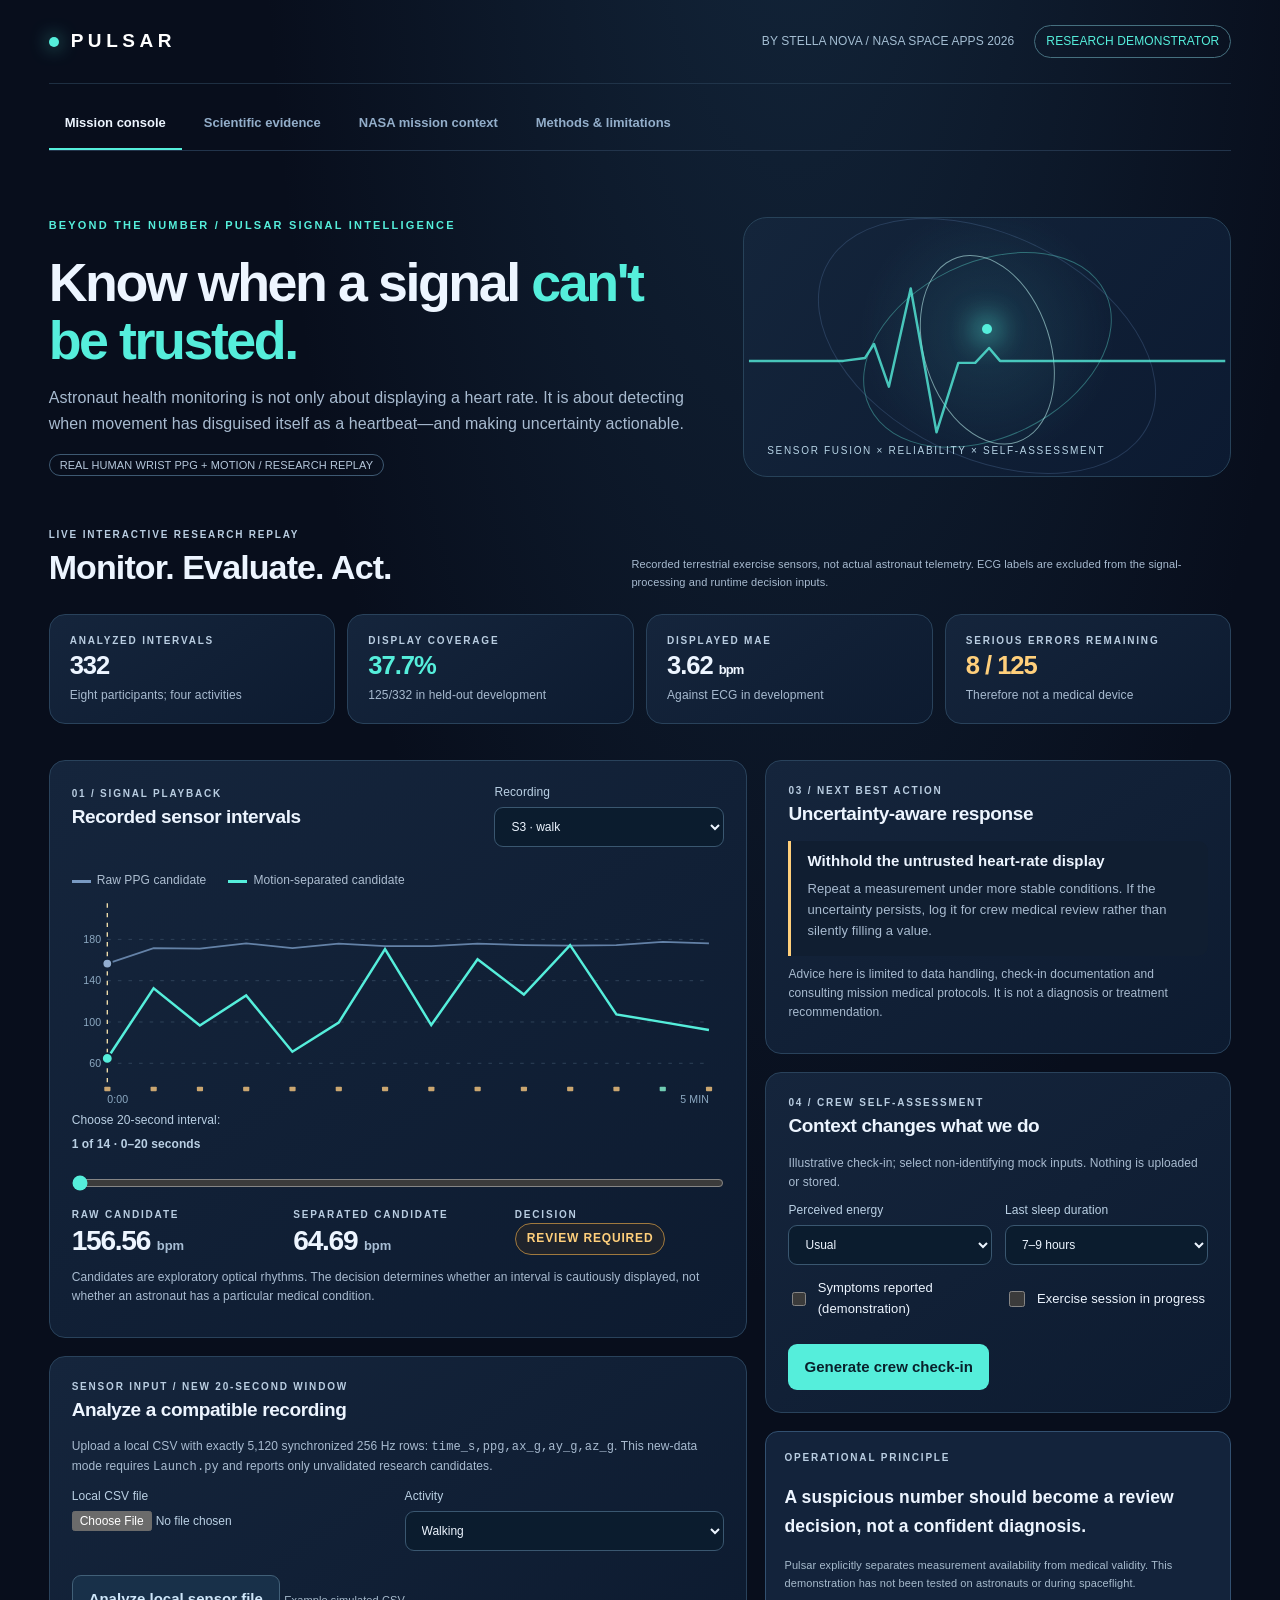
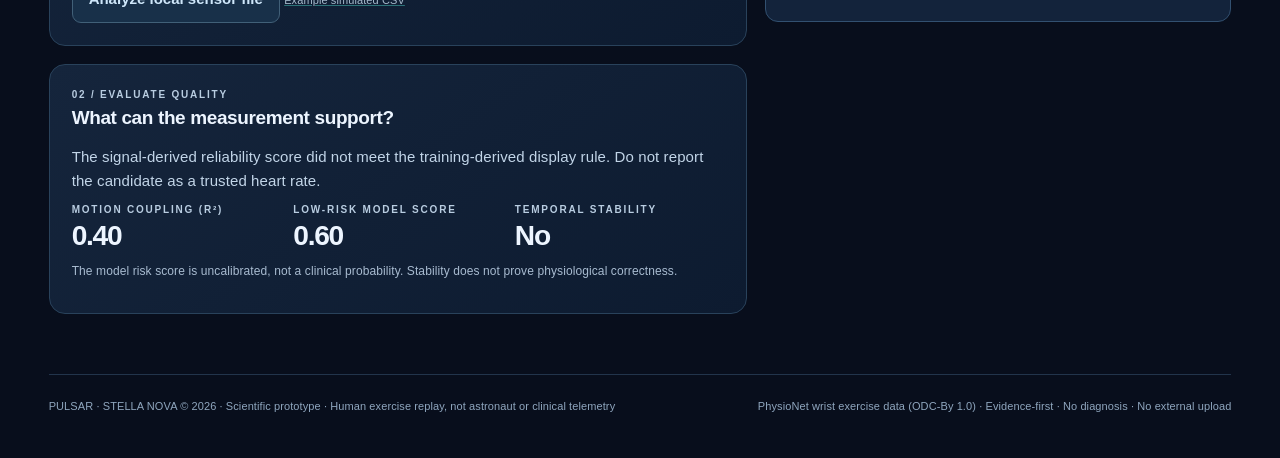
==== index.html @ bfdeefe5 "Add files via upload" ====
<!DOCTYPE html><html lang="en"><head><meta charset="UTF-8"><meta name="viewport" content="width=device-width,initial-scale=1.0"><meta name="color-scheme" content="dark"><title>Pulsar — Mission Health Intelligence</title><meta name="description" content="Pulsar: motion-aware astronaut health self-assessment research demonstration."><link rel="stylesheet" href="style.css"></head><body>
<div class="shell"><header class="topbar"><a href="#" class="logo" aria-label="Pulsar home"><i></i>PULSAR</a><div class="topmeta"><span>BY STELLA NOVA / NASA SPACE APPS 2026</span><span class="outline-tag">RESEARCH DEMONSTRATOR</span></div></header>
<nav class="nav" aria-label="Application sections"><button class="tab" data-tab="console" aria-selected="true">Mission console</button><button class="tab" data-tab="science" aria-selected="false">Scientific evidence</button><button class="tab" data-tab="nasa" aria-selected="false">NASA mission context</button><button class="tab" data-tab="method" aria-selected="false">Methods &amp; limitations</button></nav>
<section id="console" class="view"><div class="hero"><div><div class="eyebrow">BEYOND THE NUMBER / PULSAR SIGNAL INTELLIGENCE</div><h1>Know when a signal <em>can't be trusted.</em></h1><p>Astronaut health monitoring is not only about displaying a heart rate. It is about detecting when movement has disguised itself as a heartbeat—and making uncertainty actionable.</p><span class="pill">REAL HUMAN WRIST PPG + MOTION / RESEARCH REPLAY</span></div><div class="hero-art" aria-hidden="true"><div class="ring"></div><div class="ring r2"></div><div class="ring r3"></div><div class="dot"></div><svg class="pulse" viewBox="0 0 480 260"><path d="M0 144 H95 l22 -3 9 -14 15 43 22 -99 26 145 22 -70 17 0 14 -15 11 13 H480" fill="none" stroke="#55eedb" stroke-width="2.5" stroke-linejoin="round" opacity=".8"/></svg><span class="orbit-caption">SENSOR FUSION × RELIABILITY × SELF-ASSESSMENT</span></div></div>
<div class="headerline"><div><div class="caps">LIVE INTERACTIVE RESEARCH REPLAY</div><h2>Monitor. Evaluate. Act.</h2></div><p class="smallnote">Recorded terrestrial exercise sensors, not actual astronaut telemetry. ECG labels are excluded from the signal-processing and runtime decision inputs.</p></div>
<div class="stats" id="stats-console"><div class="metric"><div class="caps">Analyzed intervals</div><strong>332</strong><p>Eight participants; four activities</p></div><div class="metric"><div class="caps">Display coverage</div><strong class="accent">37.7%</strong><p>125/332 in held-out development</p></div><div class="metric"><div class="caps">Displayed MAE</div><strong>3.62 <small style="font-size:13px">bpm</small></strong><p>Against ECG in development</p></div><div class="metric"><div class="caps">Serious errors remaining</div><strong class="accent-yellow">8 / 125</strong><p>Therefore not a medical device</p></div></div>
<div class="two-col"><div><div class="card"><div class="toolbar"><div><div class="caps">01 / SIGNAL PLAYBACK</div><h3>Recorded sensor intervals</h3></div><label class="formrow">Recording<select id="recordSelect" aria-label="Select recorded activity"></select></label></div><div class="legend"><span><i class="swatch raw"></i>Raw PPG candidate</span><span><i class="swatch res"></i>Motion-separated candidate</span></div><div class="chartwrap"><svg id="timeChart" viewBox="0 0 740 250" role="img" aria-label="Raw and motion-separated candidate rates across time" class="chart"></svg></div><label class="formrow">Choose 20-second interval: <b id="windowLabel">—</b><input type="range" id="windowSlider" min="0" max="20" step="1" value="0"></label><div class="single"><div><div class="caps">Raw candidate</div><div class="value" id="rawVal">—</div></div><div><div class="caps">Separated candidate</div><div class="value" id="resVal">—</div></div><div><div class="caps">Decision</div><div id="signalState"><span class="state review">REVIEW</span></div></div></div><p class="tiny">Candidates are exploratory optical rhythms. The decision determines whether an interval is cautiously displayed, not whether an astronaut has a particular medical condition.</p></div>
<div class="card"><div class="caps">SENSOR INPUT / NEW 20-SECOND WINDOW</div><h3>Analyze a compatible recording</h3><p class="tiny">Upload a local CSV with exactly 5,120 synchronized 256 Hz rows: <code>time_s,ppg,ax_g,ay_g,az_g</code>. This new-data mode requires <code>Launch.py</code> and reports only unvalidated research candidates.</p><div class="checkgrid"><label class="formrow">Local CSV file<input id="csvFile" type="file" accept=".csv,text/csv" style="max-width:100%"></label><label class="formrow">Activity<select id="csvActivity"><option value="walk">Walking</option><option value="run">Running</option><option value="high_resistance_bike">High resistance cycling</option><option value="low_resistance_bike">Low resistance cycling</option></select></label></div><button class="btn secondary mt" id="csvRun">Analyze local sensor file</button> <a class="smallnote" href="Synthetic PPG.csv" download>Example simulated CSV</a><div class="response" id="csvResponse" aria-live="polite" hidden></div></div><div class="card"><div class="caps">02 / EVALUATE QUALITY</div><h3>What can the measurement support?</h3><p id="qualityText" class="status-desc">Select a recording.</p><div class="single"><div><div class="caps">Motion coupling (R²)</div><div class="value" id="couplingVal">—</div></div><div><div class="caps">Low-risk model score</div><div class="value" id="riskVal">—</div></div><div><div class="caps">Temporal stability</div><div class="value" id="stableVal">—</div></div></div><p class="tiny">The model risk score is uncalibrated, not a clinical probability. Stability does not prove physiological correctness.</p></div></div>
<div><div class="card"><div class="caps">03 / NEXT BEST ACTION</div><h3>Uncertainty-aware response</h3><div class="actionbox review" id="actionBox"><strong id="actionHeadline">Review the signal</strong><p id="actionText">Choose an interval to assess.</p></div><p class="tiny">Advice here is limited to data handling, check-in documentation and consulting mission medical protocols. It is not a diagnosis or treatment recommendation.</p></div><div class="card"><div class="caps">04 / CREW SELF-ASSESSMENT</div><h3>Context changes what we do</h3><p class="tiny">Illustrative check-in; select non-identifying mock inputs. Nothing is uploaded or stored.</p><div class="checkgrid"><label class="formrow">Perceived energy<select id="energy"><option value="Usual">Usual</option><option value="More tired than usual">More tired than usual</option><option value="Very fatigued">Very fatigued</option></select></label><label class="formrow">Last sleep duration<select id="sleep"><option value="7–9 hours">7–9 hours</option><option value="5–7 hours">5–7 hours</option><option value="Less than 5 hours">Less than 5 hours</option></select></label><label class="check"><input type="checkbox" id="symptom"> Symptoms reported (demonstration)</label><label class="check"><input type="checkbox" id="activityNote"> Exercise session in progress</label></div><button id="reportBtn" class="btn mt">Generate crew check-in</button><div id="report" class="response" aria-live="polite" hidden></div></div><div class="info-panel"><div class="caps">Operational principle</div><h3>A suspicious number should become a review decision, not a confident diagnosis.</h3><p class="smallnote">Pulsar explicitly separates measurement availability from medical validity. This demonstration has not been tested on astronauts or during spaceflight.</p></div></div></div>
</section>
<section id="science" class="view" hidden><div class="headerline"><div><div class="eyebrow">BEST USE OF SCIENCE / REPRODUCIBLE EVIDENCE</div><h2>Better estimation is not enough.</h2></div><p>Every figure below comes from the same previously examined 332-window development corpus. Subject-held-out risk scoring is stronger than window-random splits, but it is not a new external holdout.</p></div>
<div class="stats"><div class="metric"><div class="caps">Raw spectral MAE</div><strong>36.35 bpm</strong><p>329 available candidates</p></div><div class="metric"><div class="caps">Separated spectral MAE</div><strong>21.69 bpm</strong><p>329 available candidates</p></div><div class="metric"><div class="caps">Guarded display MAE</div><strong class="accent">3.62 bpm</strong><p>125 accepted in outer held-out scoring</p></div><div class="metric"><div class="caps">Guarded serious rate</div><strong class="accent-yellow">6.4%</strong><p>8 errors of 125 displayed — not zero</p></div></div>
<div class="two-col"><div class="card"><div class="caps">ERROR / COVERAGE TRADE-OFF</div><h3>What the system actually achieved</h3><div class="bars" id="summaryBars"></div><p class="smallnote mt">The guarded score combines a separated candidate with a participant-held-out risk classifier; display decisions use a threshold derived only from each outer training split. Rates must be interpreted together with availability.</p></div><div class="card"><div class="caps">A SCIENTIFICALLY INFORMATIVE FAILURE</div><h3>Running remains unresolved</h3><p>At running pace, only <strong>2/73</strong> windows are displayed and one of those still has a ≥15 bpm error. The prototype therefore cannot promise reliable exercise monitoring during vigorous movement.</p><div class="callout">This negative result is preserved rather than masked. It is a concrete target for future development, not a reason to imply that the existing gate has passed.</div></div></div>
<div class="card"><div class="toolbar"><div><div class="caps">SUBJECT-EXCLUDED EVALUATION</div><h3>Performance by activity</h3></div><span class="pill">332 ECG-eligible windows</span></div><div class="table-wrap"><table><thead><tr><th>Activity</th><th class="num">Windows</th><th class="num">Displayed</th><th class="num">Coverage</th><th class="num">MAE (bpm)</th><th class="num">Serious / Displayed</th></tr></thead><tbody id="activityRows"></tbody></table></div><p class="smallnote">Serious error means absolute error ≥15 bpm. MAE is conditional on the displayed subset; it is not the total-recording MAE.</p></div><div class="card"><div class="caps">KNOWN ORIGINAL GATE 4 REQUIREMENTS — NOT MET</div><h3>Do not confuse a strong research result with clinical readiness</h3><div class="pipeline"><div class="pipe"><b>GATE 4</b><h4>Coverage ≥40%</h4><p>Observed 37.7%</p></div><div class="pipe"><b>GATE 4</b><h4>MAE ≤5 bpm</h4><p>Observed 3.62 bpm</p></div><div class="pipe"><b>GATE 4</b><h4>Serious &lt;1%</h4><p>Observed 6.4%</p></div><div class="pipe"><b>GATE 4</b><h4>All activities ≥10%</h4><p>Running 2.7%</p></div><div class="pipe"><b>GATE 4</b><h4>Untouched validation</h4><p>Not performed</p></div></div></div>
</section>
<section id="nasa" class="view" hidden><div class="headerline"><div><div class="eyebrow">NASA / MISSION GROUNDED</div><h2>From a wrist signal to a spaceflight workflow.</h2></div><p>NASA documents how crew exercise sessions use heart rate alongside workload and activity information. Pulsar uses these published operational measurements to contextualize its exercise monitoring interface.</p></div>
<div class="two-col"><div class="card"><div class="caps">NASA OCHMO-TB-031 / ISS LONG-DURATION EXERCISE</div><h3>Published exercise reference</h3><p class="tiny">Source observations from ISS exercise programmes (April 2011–September 2017, 46 astronauts), summarized in NASA's October 2023 Exercise Overview technical brief, page 11.</p><label class="formrow mt">NASA apparatus reference<select id="nasaMode"><option value="cevis">CEVIS / cycle ergometer</option><option value="t2">T2 / treadmill</option></select></label><div class="nasa-stat"><div class="metric"><div class="caps">Avg heart rate</div><strong id="nasaAvg">135</strong><p>bpm (historical)</p></div><div class="metric"><div class="caps">Peak heart rate</div><strong id="nasaPeak">163</strong><p>bpm (historical)</p></div><div class="metric"><div class="caps">Typical duration</div><strong id="nasaDuration">26</strong><p>minutes (historical)</p></div></div><div class="caps">NASA case-reference comparison</div><div id="nasaBars" class="bars"></div><p class="smallnote">These are descriptive published exercise statistics—not safe heart-rate bands, individual astronaut targets, or clinical thresholds. The human wrist PPG development dataset is unrelated to this NASA source.</p><p class="cite"><a href="https://www.nasa.gov/wp-content/uploads/2023/12/ochmo-tb-031-exercise-overview.pdf" target="_blank" rel="noopener noreferrer">NASA OCHMO Exercise Overview, p. 11 ↗</a></p></div><div><div class="card"><div class="caps">MISSION-RELEVANT EVIDENCE</div><h3>Why self-monitoring requires context</h3><p>NASA identifies changes to aerobic capacity, skeletal muscle and bone during altered gravity. Exercise is one countermeasure, and NASA's documentation treats medical monitoring and individual fitness baselines as separate factors.</p><p>That motivates Pulsar's distinction between <strong>measured optical rhythm</strong>, <strong>reliability status</strong> and <strong>contextual crew report</strong>.</p><p class="cite"><a href="https://www.nasa.gov/missions/station/iss-research/astronaut-exercise/" target="_blank" rel="noopener noreferrer">NASA: Astronaut Exercise ↗</a></p></div><div class="card"><div class="caps">OPEN SCIENCE / FUTURE GENERALIZATION</div><h3>NASA OSDR</h3><p>NASA's Open Science Data Repository provides space-relevant biological, physiological and behavioral studies, including accessible human spaceflight data. It does <strong>not</strong> automatically supply paired astronaut wrist PPG, acceleration and ECG suitable for this model's evaluation.</p><p class="cite"><a href="https://science.nasa.gov/biological-physical/data/osdr/" target="_blank" rel="noopener noreferrer">NASA Open Science Data Repository ↗</a></p></div></div></div>
</section>
<section id="method" class="view" hidden><div class="headerline"><div><div class="eyebrow">TRACEABLE SCIENTIFIC METHOD</div><h2>How Pulsar reaches a decision.</h2></div><p>A direct chain from real sensors to a cautious display decision. ECG is used for retrospective scoring and training, never injected into a displayed interval's inputs.</p></div><div class="pipeline mb"><div class="pipe"><b>01 / MEASURE</b><h4>Wrist PPG + 3-axis ACC</h4><p>Synchronous 20-second 256-Hz segments.</p></div><div class="pipe"><b>02 / SEPARATE</b><h4>Motion prediction</h4><p>Blocked out-of-fold regression on acceleration-derived nonlinear features.</p></div><div class="pipe"><b>03 / PROPOSE</b><h4>Spectral candidates</h4><p>Compare uncorrected and motion-separated peaks with subwindow stability.</p></div><div class="pipe"><b>04 / EVALUATE</b><h4>Risk decision</h4><p>Participant-excluded trained model, training-derived cutoff.</p></div><div class="pipe"><b>05 / RESPOND</b><h4>Display / review</h4><p>Record a self-check; do not translate unreliable values into health claims.</p></div></div><div class="two-col"><div class="card"><div class="caps">EVALUATION METHOD</div><h3>Leakage-aware retrospective analysis</h3><p>Outer folds hold out one entire participant. Each training partition uses a separate inner leave-one-participant-out process to establish the predicted-risk acceptance cutoff at a nominal 35% candidate coverage. The outer participant contributes neither training labels nor cutoff selection.</p><p>The resulting predictions cover 329 eligible sensor windows from eight development participants. The comparison retains all 332 windows in the overall coverage denominator.</p><p>Participant-cluster bootstrap descriptive 95% intervals: coverage <b id="ciCover">—</b>, conditional MAE <b id="ciMae">—</b>, serious-error fraction <b id="ciSerious">—</b>.</p></div><div class="card"><div class="caps">NON-NEGOTIABLE LIMITS</div><h3>What these results do not show</h3><p>The cross-validated development study is not a preregistered untouched external test. Only eight participants were available, with correlated windows; uncertainty is substantial. The method can still accept serious errors or reject useful measurements.</p><p>The application is a research-data replay and self-assessment demonstration. It does not perform live astronaut telemetry capture, medical diagnosis, or clinical decision-making. Clinical or mission use would require entirely separate verification.</p><div class="callout">The original Gate 4 remains unmet. This hackathon release documents a narrower, achieved engineering outcome.</div></div></div><div class="card"><div class="caps">PROVENANCE</div><h3>Inputs and scientific sources</h3><p>Terrestrial development signals: <a href="https://physionet.org/content/wrist/1.0.0/" target="_blank" rel="noopener noreferrer">PhysioNet Wrist PPG During Exercise v1.0.0</a> (Jarchi &amp; Casson, 2017; DOI 10.13026/C2PQ1X), made available under the <a href="https://physionet.org/content/wrist/view-license/1.0.0/" target="_blank" rel="noopener noreferrer">Open Data Commons Attribution License 1.0</a>. ECG references are accessed only in the development scorer. See bundled evidence files and integrity hashes.</p><p>NASA reference: Office of the Chief Health &amp; Medical Officer, <em>NASA-STD-3001 Technical Brief, Exercise Overview</em> (OCHMO-TB-031, 2023), p. 11. Additional NASA astronaut exercise context and OSDR sources linked in the NASA context view.</p><p class="smallnote">Third-party dataset licenses and NASA Space Apps submission attribution requirements must be verified and fully cited in the final submission. No data from a reserved independent holdout was accessed for this release.</p></div></section>
<footer class="footer"><span>PULSAR · STELLA NOVA © 2026 · Scientific prototype · Human exercise replay, not astronaut or clinical telemetry</span><span>PhysioNet wrist exercise data (ODC-By 1.0) · Evidence-first · No diagnosis · No external upload</span></footer></div>
<script src="data.js"></script><script src="app.js"></script></body></html>
---- style.css ----
:root{--bg:#080e1c;--ink:#edf5ff;--muted:#a8bbd0;--line:#22344b;--panel:#101d31;--panel2:#12243a;--cyan:#55eedb;--blue:#6d9fff;--amber:#ffcf7b;--red:#ff8c8c;--green:#91e1bf;--space:clamp(16px,3.8vw,52px)}*{box-sizing:border-box}html{scroll-behavior:smooth}body{margin:0;background:radial-gradient(ellipse at 62% -16%,#244b6b66,transparent 48%),var(--bg);color:var(--ink);font:15px/1.6 -apple-system,BlinkMacSystemFont,'Segoe UI',sans-serif;letter-spacing:.1px}button,input,select{font:inherit}button,select,input{accent-color:var(--cyan)}button{cursor:pointer}button:focus-visible,select:focus-visible,input:focus-visible,a:focus-visible{outline:2px solid var(--cyan);outline-offset:4px}a{color:var(--cyan);text-decoration-color:#55eedb66}a:hover{text-decoration-color:var(--cyan)}.shell{max-width:1440px;margin:0 auto;padding:0 var(--space)}.topbar{height:84px;border-bottom:1px solid #294056aa;display:flex;align-items:center;justify-content:space-between;gap:24px}.logo{font-weight:800;letter-spacing:.24em;font-size:19px;color:white;text-decoration:none}.logo i{display:inline-block;width:10px;height:10px;border-radius:50%;background:var(--cyan);box-shadow:0 0 18px #55eedbba;margin-right:12px}.topmeta{display:flex;gap:20px;align-items:center}.label,.caps{font-size:10px;text-transform:uppercase;letter-spacing:.18em;font-weight:760;color:#b9cde1}.topmeta span{color:#a4bed3;font-size:12px}.outline-tag{padding:6px 11px;border-radius:50px;border:1px solid #46707f;color:var(--cyan)!important;white-space:nowrap}.nav{display:flex;gap:6px;flex-wrap:wrap;border-bottom:1px solid var(--line);margin:15px 0 34px}.tab{border:0;background:transparent;color:#93aeca;padding:14px 16px;border-bottom:2px solid transparent;font-weight:600;font-size:13px}.tab[aria-selected="true"]{border-color:var(--cyan);color:var(--ink)}section[hidden]{display:none!important}.hero{display:grid;grid-template-columns:1.15fr .85fr;gap:34px;align-items:center;padding:32px 0 50px}.eyebrow{color:var(--cyan);text-transform:uppercase;letter-spacing:.2em;font-size:11px;font-weight:850}.hero h1{font-size:clamp(36px,4.2vw,66px);line-height:1.08;letter-spacing:-.045em;margin:18px 0 16px;font-weight:760}.hero h1 em{font-style:normal;color:var(--cyan)}.hero p{max-width:650px;font-size:16px;color:var(--muted)}.hero-art{height:260px;position:relative;border:1px solid #274259;border-radius:24px;background:radial-gradient(circle at 50% 45%,#2b657655,transparent 45%),linear-gradient(130deg,#14253b,#0c1a31);overflow:hidden}.ring{position:absolute;inset:44px 23% 38px;border:1px solid #61e7d860;border-radius:50%;transform:rotate(-26deg)}.ring.r2{inset:16px 13% 18px;transform:rotate(26deg);border-color:#5576a155}.ring.r3{inset:68px 30% 63px;border-color:#c7fefa88;transform:rotate(72deg)}.pulse{width:100%;height:100%;position:absolute;inset:0}.orbit-caption{position:absolute;bottom:17px;left:23px;font-size:10px;letter-spacing:.17em;color:#b7d4e6}.dot{width:10px;height:10px;background:var(--cyan);border-radius:50%;box-shadow:0 0 28px 5px #55eedb;position:absolute;left:49%;top:41%}.headerline{display:flex;align-items:end;justify-content:space-between;gap:20px;margin-bottom:22px}.headerline h2{font-size:clamp(23px,2.7vw,34px);line-height:1.2;letter-spacing:-.026em;margin:4px 0}.headerline p{color:var(--muted);margin:0;max-width:600px}.stats{display:grid;grid-template-columns:repeat(4,1fr);gap:12px;margin:12px 0 36px}.metric,.card{background:linear-gradient(145deg,#15253c,#0d1b30);border:1px solid #29425b;border-radius:16px}.metric{padding:18px 20px}.metric strong{display:block;font-size:clamp(21px,2vw,32px);font-variant-numeric:tabular-nums;line-height:1.3;letter-spacing:-.04em}.metric p{color:var(--muted);font-size:12px;margin:4px 0 0}.accent{color:var(--cyan)}.accent-yellow{color:var(--amber)}.accent-red{color:var(--red)}.two-col{display:grid;grid-template-columns:1.5fr 1fr;gap:18px}.card{padding:22px;margin-bottom:18px;min-width:0}.card h3{font-size:19px;margin:0 0 12px;letter-spacing:-.02em}.card p{color:var(--muted);margin:9px 0}.toolbar{display:flex;align-items:center;gap:16px;justify-content:space-between;flex-wrap:wrap;margin:0 0 24px}select{background:#0b1c2e;border:1px solid #3a5770;border-radius:9px;padding:11px 12px;color:var(--ink);min-width:230px;max-width:100%}input[type=range]{width:100%;margin:16px 0;cursor:pointer}.smallnote{font-size:11px;color:#a7bbcd}.chartwrap{width:100%;overflow:hidden}.chart{width:100%;height:auto;display:block}.chart text{fill:#8ca8c1;font:12px -apple-system,Segoe UI,sans-serif}.chart .gridline{stroke:#31465d;stroke-dasharray:4 8}.chart .rawline{fill:none;stroke:#799ac3;stroke-width:2;opacity:.8}.chart .resline{fill:none;stroke:var(--cyan);stroke-width:2.8}.chart .point{stroke:#122136;stroke-width:2}.legend{display:flex;gap:22px;color:#aebfd2;font-size:12px}.swatch{display:inline-block;width:19px;height:3px;vertical-align:middle;margin-right:6px}.swatch.raw{background:#799ac3}.swatch.res{background:var(--cyan)}.single{display:grid;grid-template-columns:repeat(3,1fr);gap:12px}.value{font-size:clamp(23px,2.2vw,36px);font-weight:700;line-height:1.25;letter-spacing:-.045em}.value small{font-size:13px;letter-spacing:0;color:#a8bed5}.tiny{font-size:12px;color:var(--muted)}.state{font-size:12px;letter-spacing:.07em;font-weight:800;display:inline-flex;align-items:center;gap:7px;padding:5px 11px;border-radius:40px;border:1px solid #3d665f;background:#1d4b4344;color:var(--green)}.state.review{color:var(--amber);border-color:#a0793e;background:#4d371c44}.state.none{color:var(--red);border-color:#714447;background:#5b293244}.status-desc{font-size:15px;color:#c2d5e8!important}.actionbox{border-left:3px solid var(--cyan);padding:8px 16px;background:#101e31;border-radius:0 10px 10px 0}.actionbox.review{border-left-color:var(--amber)}.actionbox.none{border-left-color:var(--red)}.actionbox strong{font-size:15px}.actionbox p{font-size:13px;margin:6px 0}.btn{background:var(--cyan);color:#09202b;border:none;border-radius:9px;padding:11px 16px;font-weight:800}.btn.secondary{background:#183049;color:#cfe7fa;border:1px solid #416078}.btn:hover{filter:brightness(1.1)}.checkgrid{display:grid;grid-template-columns:1fr 1fr;gap:13px}.formrow{display:flex;flex-direction:column;gap:5px;font-size:12px;color:#bad0e4}.checkgrid select{min-width:auto;width:100%}.check{font-size:13px;display:flex;gap:9px;align-items:center}.check input{width:16px;height:16px}.response{padding:14px;border-radius:9px;background:#0c2833;border:1px solid #345967;white-space:pre-wrap;font-size:13px;color:#d5eeed;margin-top:14px}.response[hidden]{display:none}.info-panel{background:#13233b;border:1px solid #325070;border-radius:13px;padding:18px}.callout{border:1px solid #625338;background:#3c2c1650;border-radius:12px;padding:14px 16px;font-size:12px;color:#f7deb2}.pill{border:1px solid #3e5972;padding:4px 10px;border-radius:40px;color:#b5c7db;font-size:11px;white-space:nowrap}.bars{display:grid;gap:15px}.barrow{display:grid;grid-template-columns:190px 1fr 90px;align-items:center;gap:15px;font-size:12px;color:#bdcfe1}.bartrack{height:11px;background:#23344a;border-radius:8px;overflow:hidden}.barfill{height:100%;border-radius:8px;background:linear-gradient(90deg,#428bbf,var(--cyan))}.barfill.warn{background:linear-gradient(90deg,#d4a44a,#ffd07d)}table{width:100%;border-collapse:collapse;font-size:12px;overflow-x:auto}th{text-align:left;color:#95b3cc;font-weight:750;letter-spacing:.05em;text-transform:uppercase;font-size:10px}td,th{padding:12px 8px;border-bottom:1px solid #263b54}td.num{text-align:right;font-variant-numeric:tabular-nums}td bad{color:var(--red)}.table-wrap{overflow-x:auto}.nasa-stat{display:grid;grid-template-columns:repeat(3,1fr);gap:12px;margin:16px 0}.nasa-stat .metric{background:#0d2334}.nasa-stat strong{font-size:27px}.cite{font-size:12px;color:var(--muted)}.sourcecard{display:grid;grid-template-columns:1fr auto;gap:15px;align-items:center}.pipeline{display:grid;grid-template-columns:repeat(5,1fr);gap:9px}.pipe{border:1px solid #355069;background:#11243b;border-radius:12px;padding:15px}.pipe b{font-size:11px;color:var(--cyan)}.pipe h4{margin:8px 0 6px;font-size:13px}.pipe p{font-size:11px;margin:0}.footer{border-top:1px solid var(--line);margin-top:42px;padding:23px 0 45px;display:flex;align-items:center;justify-content:space-between;gap:20px;color:#8fa6be;font-size:11px}.muted{color:var(--muted)}.mt{margin-top:24px}.mb{margin-bottom:20px}.hide-mobile{}@media(max-width:960px){.hero,.two-col{grid-template-columns:1fr}.hero-art{height:180px}.stats{grid-template-columns:repeat(2,1fr)}.pipeline{grid-template-columns:repeat(3,1fr)}.topmeta span:first-child{display:none}}@media(max-width:600px){.topbar{height:68px}.nav{margin-bottom:16px}.tab{padding:10px 8px;font-size:12px}.hero{padding:12px 0 32px;gap:16px}.hero h1{font-size:35px}.hero-art{height:170px}.stats,.single,.nasa-stat{grid-template-columns:repeat(2,1fr)}.card{padding:17px}.pipeline{grid-template-columns:1fr 1fr}.barrow{grid-template-columns:105px 1fr 55px;gap:7px}.checkgrid{grid-template-columns:1fr}.footer{display:block}.hide-mobile{display:none}.topmeta .outline-tag{font-size:10px}.value{font-size:24px}}
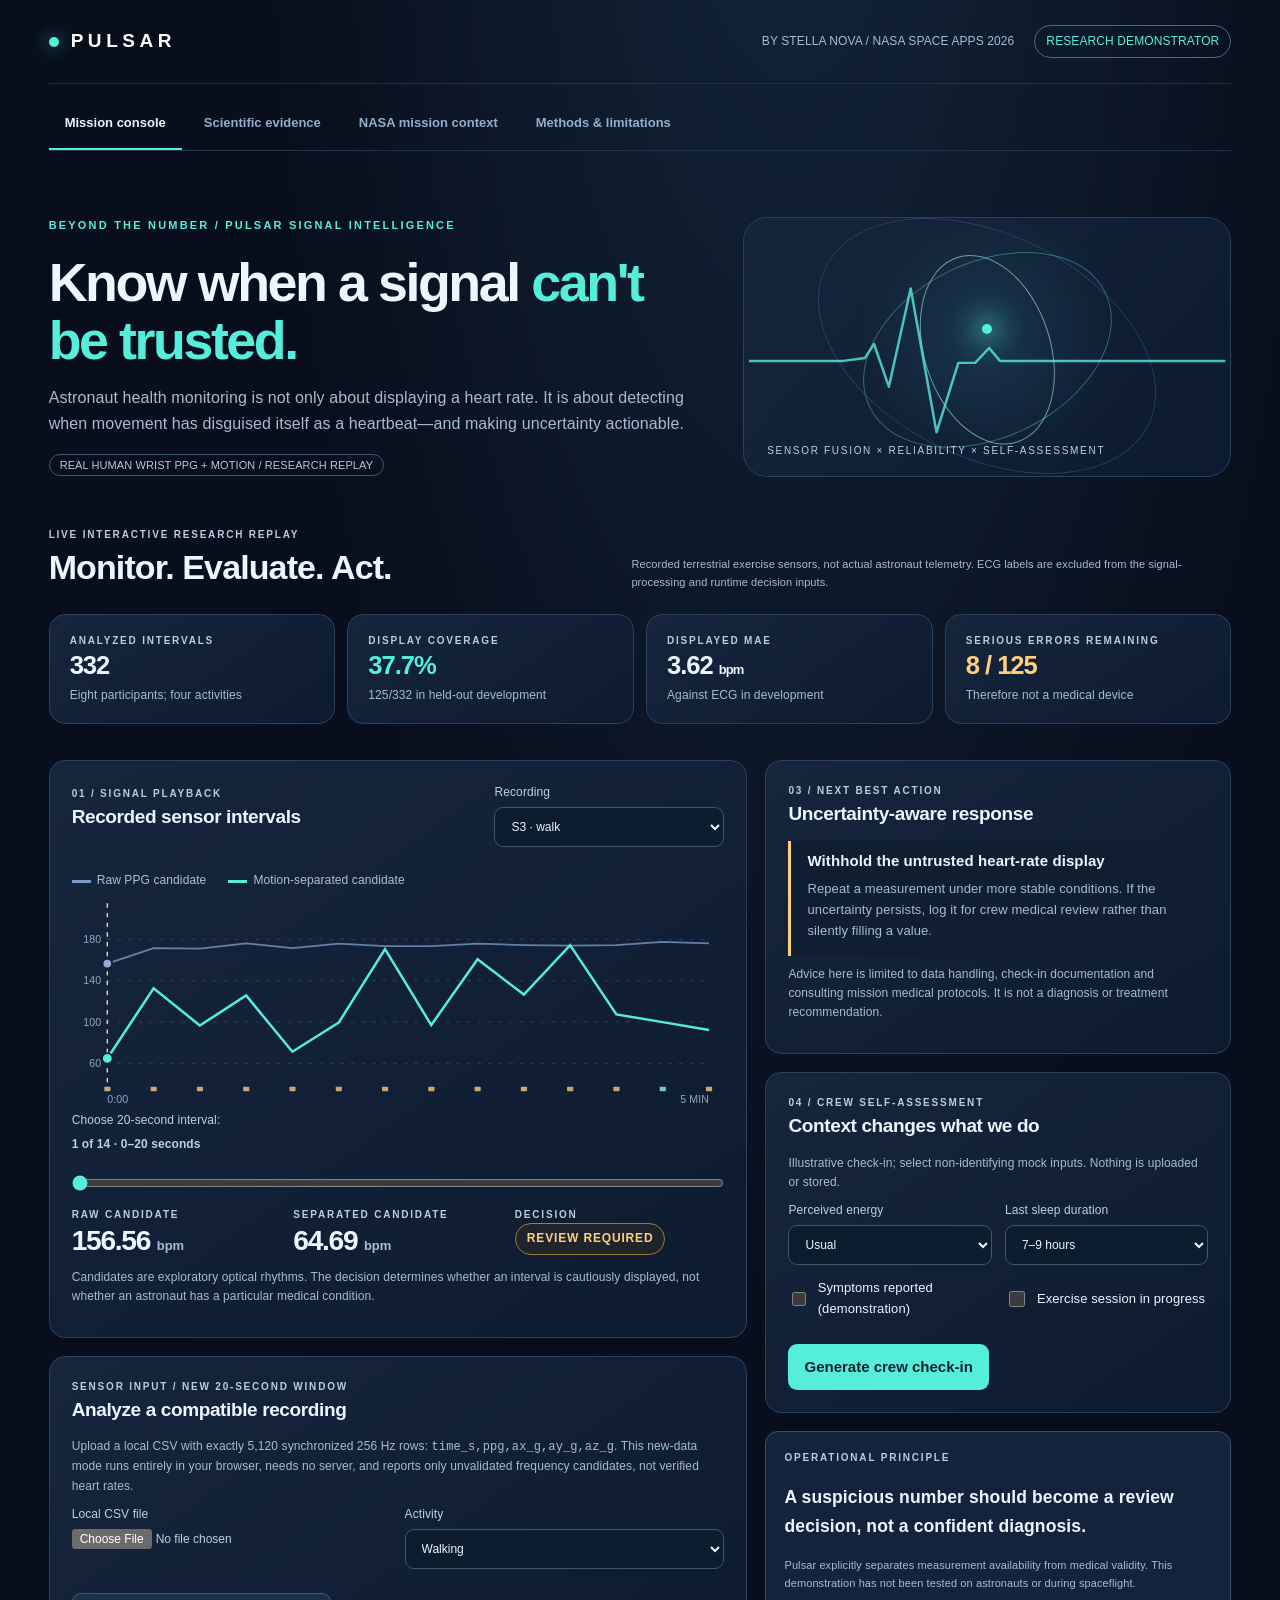
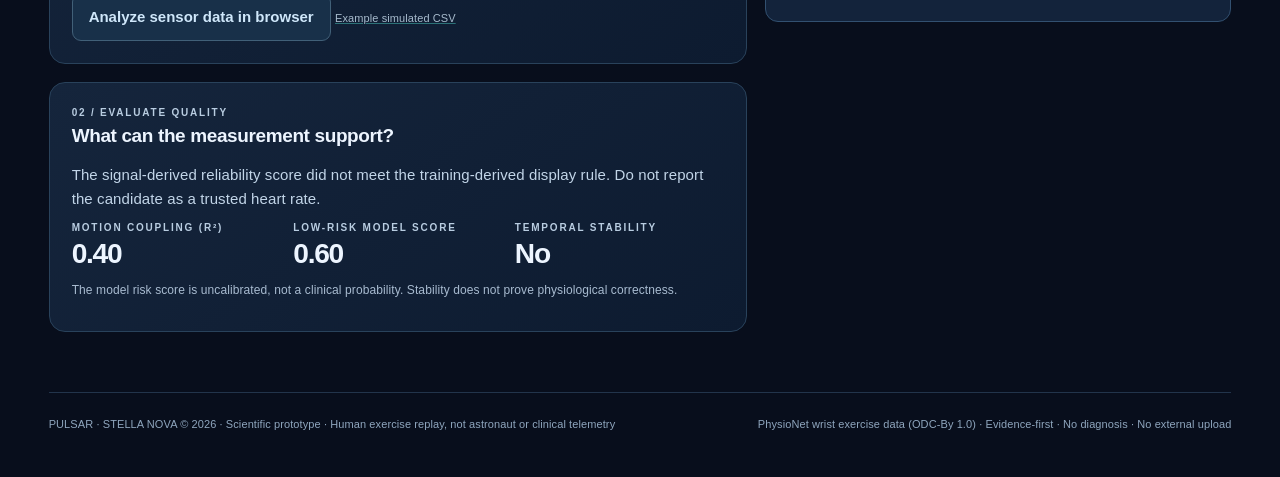
==== commit 3d4e8010: "Add files via upload" ====
--- a/index.html
+++ b/index.html
@@ -5,7 +5,7 @@
 <div class="headerline"><div><div class="caps">LIVE INTERACTIVE RESEARCH REPLAY</div><h2>Monitor. Evaluate. Act.</h2></div><p class="smallnote">Recorded terrestrial exercise sensors, not actual astronaut telemetry. ECG labels are excluded from the signal-processing and runtime decision inputs.</p></div>
 <div class="stats" id="stats-console"><div class="metric"><div class="caps">Analyzed intervals</div><strong>332</strong><p>Eight participants; four activities</p></div><div class="metric"><div class="caps">Display coverage</div><strong class="accent">37.7%</strong><p>125/332 in held-out development</p></div><div class="metric"><div class="caps">Displayed MAE</div><strong>3.62 <small style="font-size:13px">bpm</small></strong><p>Against ECG in development</p></div><div class="metric"><div class="caps">Serious errors remaining</div><strong class="accent-yellow">8 / 125</strong><p>Therefore not a medical device</p></div></div>
 <div class="two-col"><div><div class="card"><div class="toolbar"><div><div class="caps">01 / SIGNAL PLAYBACK</div><h3>Recorded sensor intervals</h3></div><label class="formrow">Recording<select id="recordSelect" aria-label="Select recorded activity"></select></label></div><div class="legend"><span><i class="swatch raw"></i>Raw PPG candidate</span><span><i class="swatch res"></i>Motion-separated candidate</span></div><div class="chartwrap"><svg id="timeChart" viewBox="0 0 740 250" role="img" aria-label="Raw and motion-separated candidate rates across time" class="chart"></svg></div><label class="formrow">Choose 20-second interval: <b id="windowLabel">—</b><input type="range" id="windowSlider" min="0" max="20" step="1" value="0"></label><div class="single"><div><div class="caps">Raw candidate</div><div class="value" id="rawVal">—</div></div><div><div class="caps">Separated candidate</div><div class="value" id="resVal">—</div></div><div><div class="caps">Decision</div><div id="signalState"><span class="state review">REVIEW</span></div></div></div><p class="tiny">Candidates are exploratory optical rhythms. The decision determines whether an interval is cautiously displayed, not whether an astronaut has a particular medical condition.</p></div>
-<div class="card"><div class="caps">SENSOR INPUT / NEW 20-SECOND WINDOW</div><h3>Analyze a compatible recording</h3><p class="tiny">Upload a local CSV with exactly 5,120 synchronized 256 Hz rows: <code>time_s,ppg,ax_g,ay_g,az_g</code>. This new-data mode requires <code>Launch.py</code> and reports only unvalidated research candidates.</p><div class="checkgrid"><label class="formrow">Local CSV file<input id="csvFile" type="file" accept=".csv,text/csv" style="max-width:100%"></label><label class="formrow">Activity<select id="csvActivity"><option value="walk">Walking</option><option value="run">Running</option><option value="high_resistance_bike">High resistance cycling</option><option value="low_resistance_bike">Low resistance cycling</option></select></label></div><button class="btn secondary mt" id="csvRun">Analyze local sensor file</button> <a class="smallnote" href="Synthetic PPG.csv" download>Example simulated CSV</a><div class="response" id="csvResponse" aria-live="polite" hidden></div></div><div class="card"><div class="caps">02 / EVALUATE QUALITY</div><h3>What can the measurement support?</h3><p id="qualityText" class="status-desc">Select a recording.</p><div class="single"><div><div class="caps">Motion coupling (R²)</div><div class="value" id="couplingVal">—</div></div><div><div class="caps">Low-risk model score</div><div class="value" id="riskVal">—</div></div><div><div class="caps">Temporal stability</div><div class="value" id="stableVal">—</div></div></div><p class="tiny">The model risk score is uncalibrated, not a clinical probability. Stability does not prove physiological correctness.</p></div></div>
+<div class="card"><div class="caps">SENSOR INPUT / NEW 20-SECOND WINDOW</div><h3>Analyze a compatible recording</h3><p class="tiny">Upload a local CSV with exactly 5,120 synchronized 256 Hz rows: <code>time_s,ppg,ax_g,ay_g,az_g</code>. This new-data mode runs entirely in your browser, needs no server, and reports only unvalidated frequency candidates, not verified heart rates.</p><div class="checkgrid"><label class="formrow">Local CSV file<input id="csvFile" type="file" accept=".csv,text/csv" style="max-width:100%"></label><label class="formrow">Activity<select id="csvActivity"><option value="walk">Walking</option><option value="run">Running</option><option value="high_resistance_bike">High resistance cycling</option><option value="low_resistance_bike">Low resistance cycling</option></select></label></div><button class="btn secondary mt" id="csvRun">Analyze sensor data in browser</button> <a class="smallnote" href="Synthetic PPG.csv" download>Example simulated CSV</a><div class="response" id="csvResponse" aria-live="polite" hidden></div></div><div class="card"><div class="caps">02 / EVALUATE QUALITY</div><h3>What can the measurement support?</h3><p id="qualityText" class="status-desc">Select a recording.</p><div class="single"><div><div class="caps">Motion coupling (R²)</div><div class="value" id="couplingVal">—</div></div><div><div class="caps">Low-risk model score</div><div class="value" id="riskVal">—</div></div><div><div class="caps">Temporal stability</div><div class="value" id="stableVal">—</div></div></div><p class="tiny">The model risk score is uncalibrated, not a clinical probability. Stability does not prove physiological correctness.</p></div></div>
 <div><div class="card"><div class="caps">03 / NEXT BEST ACTION</div><h3>Uncertainty-aware response</h3><div class="actionbox review" id="actionBox"><strong id="actionHeadline">Review the signal</strong><p id="actionText">Choose an interval to assess.</p></div><p class="tiny">Advice here is limited to data handling, check-in documentation and consulting mission medical protocols. It is not a diagnosis or treatment recommendation.</p></div><div class="card"><div class="caps">04 / CREW SELF-ASSESSMENT</div><h3>Context changes what we do</h3><p class="tiny">Illustrative check-in; select non-identifying mock inputs. Nothing is uploaded or stored.</p><div class="checkgrid"><label class="formrow">Perceived energy<select id="energy"><option value="Usual">Usual</option><option value="More tired than usual">More tired than usual</option><option value="Very fatigued">Very fatigued</option></select></label><label class="formrow">Last sleep duration<select id="sleep"><option value="7–9 hours">7–9 hours</option><option value="5–7 hours">5–7 hours</option><option value="Less than 5 hours">Less than 5 hours</option></select></label><label class="check"><input type="checkbox" id="symptom"> Symptoms reported (demonstration)</label><label class="check"><input type="checkbox" id="activityNote"> Exercise session in progress</label></div><button id="reportBtn" class="btn mt">Generate crew check-in</button><div id="report" class="response" aria-live="polite" hidden></div></div><div class="info-panel"><div class="caps">Operational principle</div><h3>A suspicious number should become a review decision, not a confident diagnosis.</h3><p class="smallnote">Pulsar explicitly separates measurement availability from medical validity. This demonstration has not been tested on astronauts or during spaceflight.</p></div></div></div>
 </section>
 <section id="science" class="view" hidden><div class="headerline"><div><div class="eyebrow">BEST USE OF SCIENCE / REPRODUCIBLE EVIDENCE</div><h2>Better estimation is not enough.</h2></div><p>Every figure below comes from the same previously examined 332-window development corpus. Subject-held-out risk scoring is stronger than window-random splits, but it is not a new external holdout.</p></div>
@@ -15,7 +15,7 @@
 </section>
 <section id="nasa" class="view" hidden><div class="headerline"><div><div class="eyebrow">NASA / MISSION GROUNDED</div><h2>From a wrist signal to a spaceflight workflow.</h2></div><p>NASA documents how crew exercise sessions use heart rate alongside workload and activity information. Pulsar uses these published operational measurements to contextualize its exercise monitoring interface.</p></div>
 <div class="two-col"><div class="card"><div class="caps">NASA OCHMO-TB-031 / ISS LONG-DURATION EXERCISE</div><h3>Published exercise reference</h3><p class="tiny">Source observations from ISS exercise programmes (April 2011–September 2017, 46 astronauts), summarized in NASA's October 2023 Exercise Overview technical brief, page 11.</p><label class="formrow mt">NASA apparatus reference<select id="nasaMode"><option value="cevis">CEVIS / cycle ergometer</option><option value="t2">T2 / treadmill</option></select></label><div class="nasa-stat"><div class="metric"><div class="caps">Avg heart rate</div><strong id="nasaAvg">135</strong><p>bpm (historical)</p></div><div class="metric"><div class="caps">Peak heart rate</div><strong id="nasaPeak">163</strong><p>bpm (historical)</p></div><div class="metric"><div class="caps">Typical duration</div><strong id="nasaDuration">26</strong><p>minutes (historical)</p></div></div><div class="caps">NASA case-reference comparison</div><div id="nasaBars" class="bars"></div><p class="smallnote">These are descriptive published exercise statistics—not safe heart-rate bands, individual astronaut targets, or clinical thresholds. The human wrist PPG development dataset is unrelated to this NASA source.</p><p class="cite"><a href="https://www.nasa.gov/wp-content/uploads/2023/12/ochmo-tb-031-exercise-overview.pdf" target="_blank" rel="noopener noreferrer">NASA OCHMO Exercise Overview, p. 11 ↗</a></p></div><div><div class="card"><div class="caps">MISSION-RELEVANT EVIDENCE</div><h3>Why self-monitoring requires context</h3><p>NASA identifies changes to aerobic capacity, skeletal muscle and bone during altered gravity. Exercise is one countermeasure, and NASA's documentation treats medical monitoring and individual fitness baselines as separate factors.</p><p>That motivates Pulsar's distinction between <strong>measured optical rhythm</strong>, <strong>reliability status</strong> and <strong>contextual crew report</strong>.</p><p class="cite"><a href="https://www.nasa.gov/missions/station/iss-research/astronaut-exercise/" target="_blank" rel="noopener noreferrer">NASA: Astronaut Exercise ↗</a></p></div><div class="card"><div class="caps">OPEN SCIENCE / FUTURE GENERALIZATION</div><h3>NASA OSDR</h3><p>NASA's Open Science Data Repository provides space-relevant biological, physiological and behavioral studies, including accessible human spaceflight data. It does <strong>not</strong> automatically supply paired astronaut wrist PPG, acceleration and ECG suitable for this model's evaluation.</p><p class="cite"><a href="https://science.nasa.gov/biological-physical/data/osdr/" target="_blank" rel="noopener noreferrer">NASA Open Science Data Repository ↗</a></p></div></div></div>
-</section>
+<div class="card" style="margin-top:24px"><div class="caps">2026 OFFICIAL CHALLENGE RESOURCE → DESIGN DECISION</div><h3>Why uncertainty must change crew actions</h3><p>NASA Human Research Program identifies altered gravity and distance from Earth among its five spaceflight hazards. Its cardiovascular-risk research explains why cardiovascular adaptation matters during prolonged missions. Pulsar maps these published concerns to an engineering response: make uncertain exercise sensor measurements explicit, withhold unsupported values, repeat or verify the reading, and document the result for established crew medical procedures.</p><div class="pipeline"><div class="pipe"><b>NASA HRP • HAZARD</b><h4>Altered gravity</h4><p>Changes to the cardiovascular system motivate careful measurement, not assumed Earth-like baselines.</p></div><div class="pipe"><b>NASA HRP • HAZARD</b><h4>Distance from Earth</h4><p>Delayed access to ground support increases the value of clear, uncertainty-aware self-assessment.</p></div><div class="pipe"><b>APPLICATION DESIGN</b><h4>Measure → assess → review</h4><p>Sensor-derived reliability flags prompt repeat/verification and a traceable crew check-in; never a diagnosis.</p></div></div><p class="smallnote">Design rationale, not NASA approval or operational guidance. These sources establish the *mission need*, not accuracy or medical thresholds for Pulsar. Official challenge sources: <a href="https://www.nasa.gov/hrp/hazards/" target="_blank" rel="noopener">Five Hazards</a> · <a href="https://www.nasa.gov/hrp/risks/" target="_blank" rel="noopener">Human Spaceflight Risks</a> · <a href="https://www.nasa.gov/hrp/ongoing-hrp-research/" target="_blank" rel="noopener">Ongoing HRP Research</a>.</p></div></section>
 <section id="method" class="view" hidden><div class="headerline"><div><div class="eyebrow">TRACEABLE SCIENTIFIC METHOD</div><h2>How Pulsar reaches a decision.</h2></div><p>A direct chain from real sensors to a cautious display decision. ECG is used for retrospective scoring and training, never injected into a displayed interval's inputs.</p></div><div class="pipeline mb"><div class="pipe"><b>01 / MEASURE</b><h4>Wrist PPG + 3-axis ACC</h4><p>Synchronous 20-second 256-Hz segments.</p></div><div class="pipe"><b>02 / SEPARATE</b><h4>Motion prediction</h4><p>Blocked out-of-fold regression on acceleration-derived nonlinear features.</p></div><div class="pipe"><b>03 / PROPOSE</b><h4>Spectral candidates</h4><p>Compare uncorrected and motion-separated peaks with subwindow stability.</p></div><div class="pipe"><b>04 / EVALUATE</b><h4>Risk decision</h4><p>Participant-excluded trained model, training-derived cutoff.</p></div><div class="pipe"><b>05 / RESPOND</b><h4>Display / review</h4><p>Record a self-check; do not translate unreliable values into health claims.</p></div></div><div class="two-col"><div class="card"><div class="caps">EVALUATION METHOD</div><h3>Leakage-aware retrospective analysis</h3><p>Outer folds hold out one entire participant. Each training partition uses a separate inner leave-one-participant-out process to establish the predicted-risk acceptance cutoff at a nominal 35% candidate coverage. The outer participant contributes neither training labels nor cutoff selection.</p><p>The resulting predictions cover 329 eligible sensor windows from eight development participants. The comparison retains all 332 windows in the overall coverage denominator.</p><p>Participant-cluster bootstrap descriptive 95% intervals: coverage <b id="ciCover">—</b>, conditional MAE <b id="ciMae">—</b>, serious-error fraction <b id="ciSerious">—</b>.</p></div><div class="card"><div class="caps">NON-NEGOTIABLE LIMITS</div><h3>What these results do not show</h3><p>The cross-validated development study is not a preregistered untouched external test. Only eight participants were available, with correlated windows; uncertainty is substantial. The method can still accept serious errors or reject useful measurements.</p><p>The application is a research-data replay and self-assessment demonstration. It does not perform live astronaut telemetry capture, medical diagnosis, or clinical decision-making. Clinical or mission use would require entirely separate verification.</p><div class="callout">The original Gate 4 remains unmet. This hackathon release documents a narrower, achieved engineering outcome.</div></div></div><div class="card"><div class="caps">PROVENANCE</div><h3>Inputs and scientific sources</h3><p>Terrestrial development signals: <a href="https://physionet.org/content/wrist/1.0.0/" target="_blank" rel="noopener noreferrer">PhysioNet Wrist PPG During Exercise v1.0.0</a> (Jarchi &amp; Casson, 2017; DOI 10.13026/C2PQ1X), made available under the <a href="https://physionet.org/content/wrist/view-license/1.0.0/" target="_blank" rel="noopener noreferrer">Open Data Commons Attribution License 1.0</a>. ECG references are accessed only in the development scorer. See bundled evidence files and integrity hashes.</p><p>NASA reference: Office of the Chief Health &amp; Medical Officer, <em>NASA-STD-3001 Technical Brief, Exercise Overview</em> (OCHMO-TB-031, 2023), p. 11. Additional NASA astronaut exercise context and OSDR sources linked in the NASA context view.</p><p class="smallnote">Third-party dataset licenses and NASA Space Apps submission attribution requirements must be verified and fully cited in the final submission. No data from a reserved independent holdout was accessed for this release.</p></div></section>
 <footer class="footer"><span>PULSAR · STELLA NOVA © 2026 · Scientific prototype · Human exercise replay, not astronaut or clinical telemetry</span><span>PhysioNet wrist exercise data (ODC-By 1.0) · Evidence-first · No diagnosis · No external upload</span></footer></div>
-<script src="data.js"></script><script src="app.js"></script></body></html>
+<script src="data.js"></script><script src="browser-signal.js"></script><script src="app.js"></script></body></html>
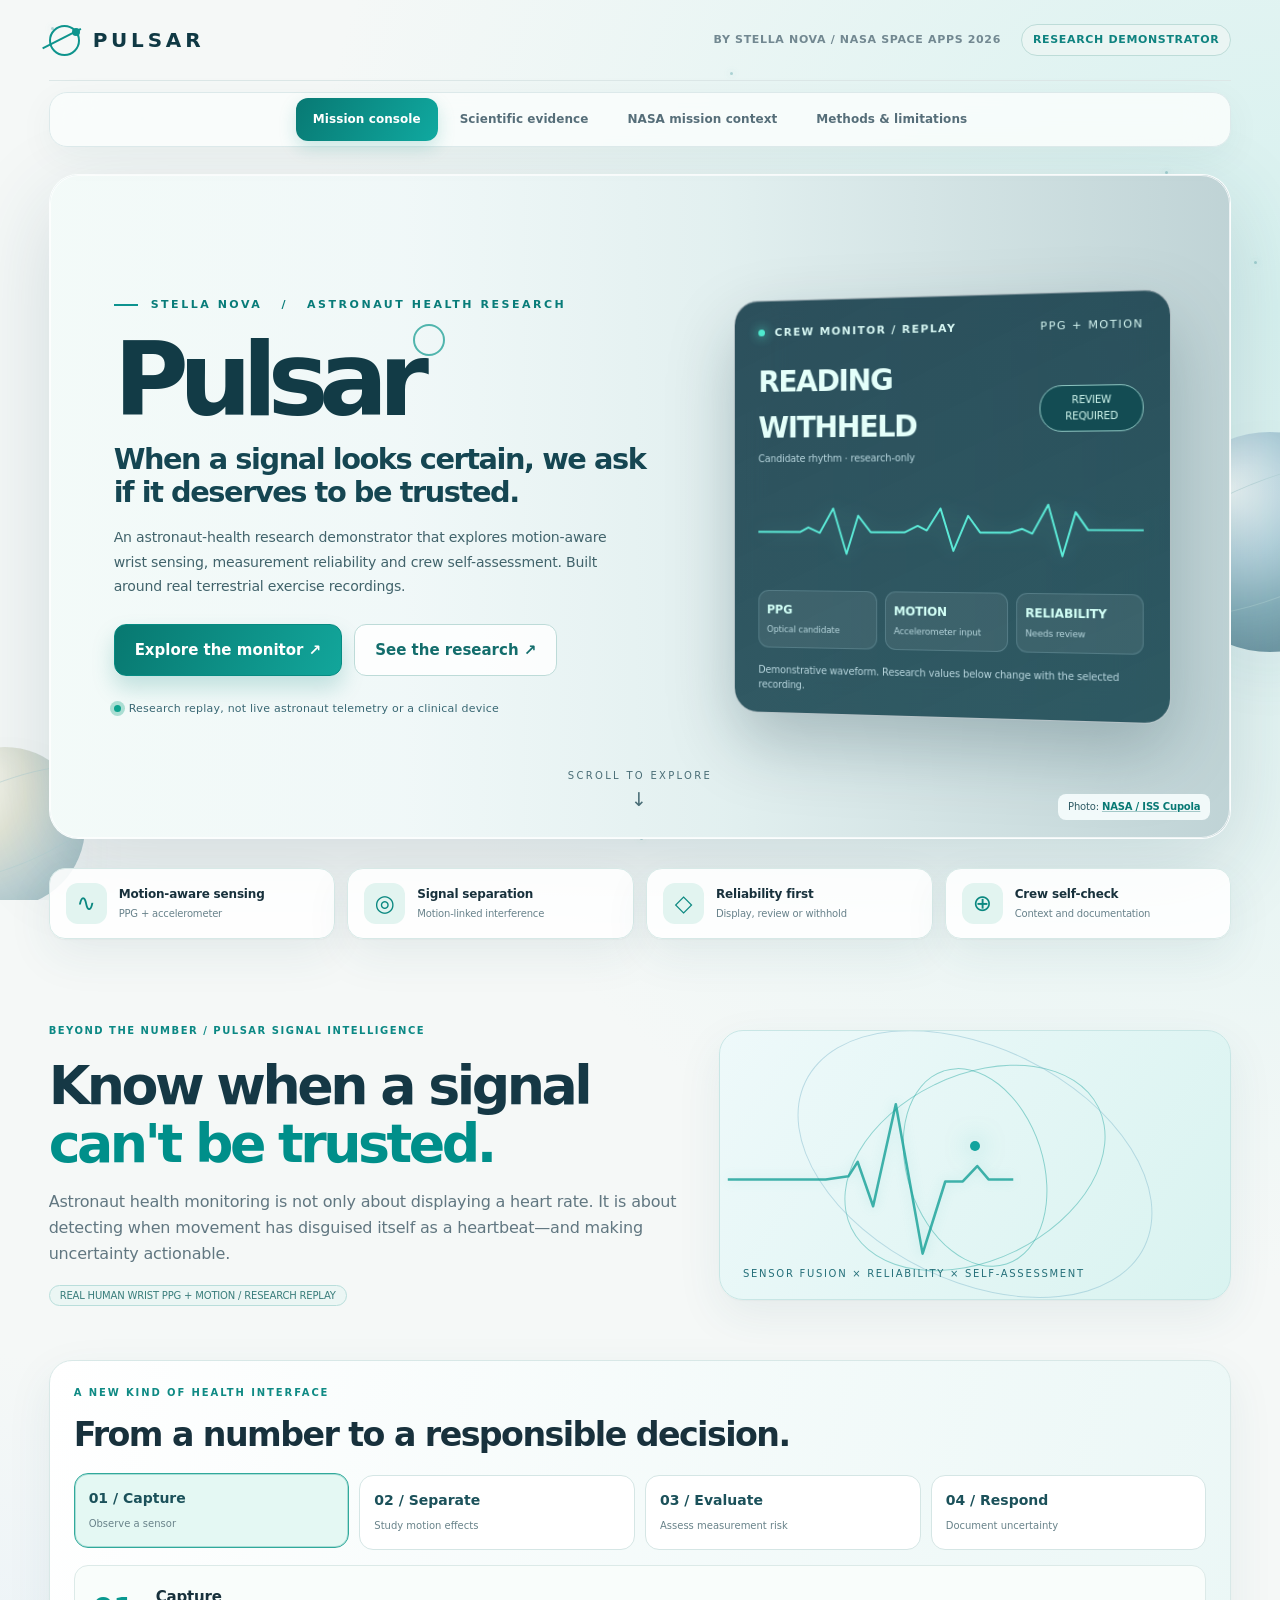
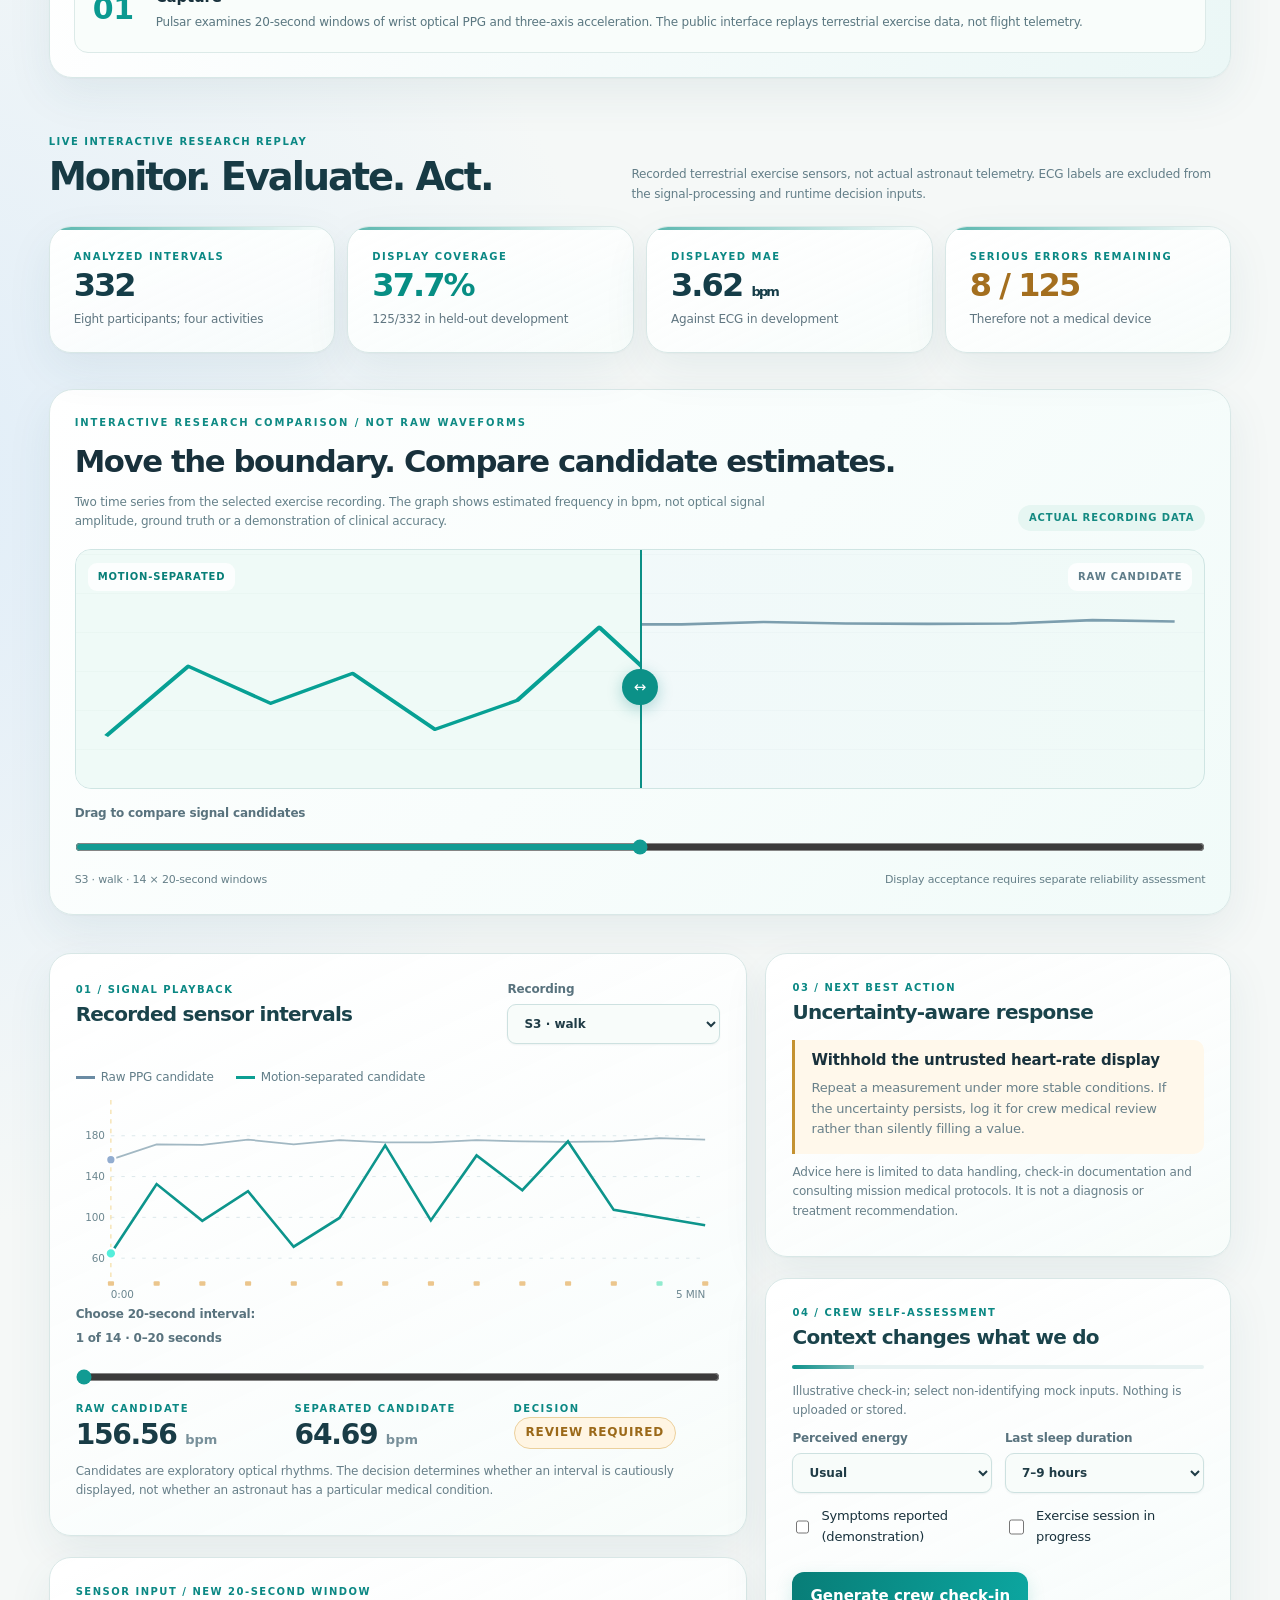
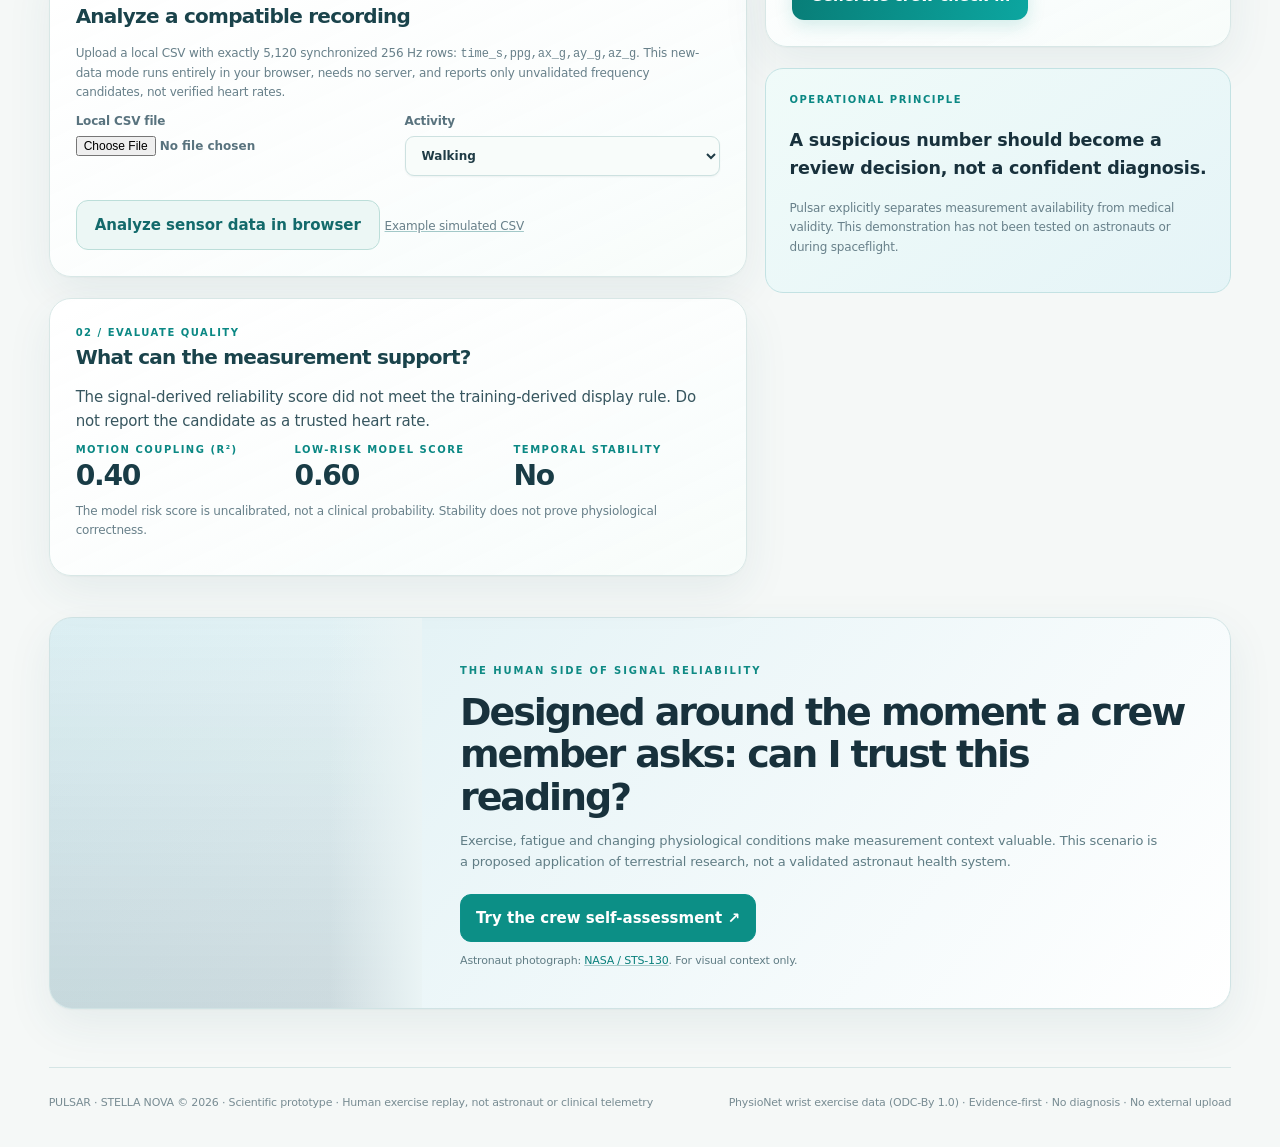
==== commit 6282f52e: "Update index.html" ====
--- a/index.html
+++ b/index.html
@@ -1,4 +1,4 @@
-<!DOCTYPE html><html lang="en"><head><meta charset="UTF-8"><meta name="viewport" content="width=device-width,initial-scale=1.0"><meta name="color-scheme" content="dark"><title>Pulsar — Mission Health Intelligence</title><meta name="description" content="Pulsar: motion-aware astronaut health self-assessment research demonstration."><link rel="stylesheet" href="style.css"></head><body>
+<!DOCTYPE html><html lang="en"><head><meta charset="UTF-8"><meta name="viewport" content="width=device-width,initial-scale=1.0"><meta name="color-scheme" content="light"><title>Pulsar — Mission Health Intelligence</title><meta name="description" content="Pulsar: motion-aware astronaut health self-assessment research demonstration."><link rel="stylesheet" href="style.css"><link rel="stylesheet" href="clinic.css"></head><body>
 <div class="shell"><header class="topbar"><a href="#" class="logo" aria-label="Pulsar home"><i></i>PULSAR</a><div class="topmeta"><span>BY STELLA NOVA / NASA SPACE APPS 2026</span><span class="outline-tag">RESEARCH DEMONSTRATOR</span></div></header>
 <nav class="nav" aria-label="Application sections"><button class="tab" data-tab="console" aria-selected="true">Mission console</button><button class="tab" data-tab="science" aria-selected="false">Scientific evidence</button><button class="tab" data-tab="nasa" aria-selected="false">NASA mission context</button><button class="tab" data-tab="method" aria-selected="false">Methods &amp; limitations</button></nav>
 <section id="console" class="view"><div class="hero"><div><div class="eyebrow">BEYOND THE NUMBER / PULSAR SIGNAL INTELLIGENCE</div><h1>Know when a signal <em>can't be trusted.</em></h1><p>Astronaut health monitoring is not only about displaying a heart rate. It is about detecting when movement has disguised itself as a heartbeat—and making uncertainty actionable.</p><span class="pill">REAL HUMAN WRIST PPG + MOTION / RESEARCH REPLAY</span></div><div class="hero-art" aria-hidden="true"><div class="ring"></div><div class="ring r2"></div><div class="ring r3"></div><div class="dot"></div><svg class="pulse" viewBox="0 0 480 260"><path d="M0 144 H95 l22 -3 9 -14 15 43 22 -99 26 145 22 -70 17 0 14 -15 11 13 H480" fill="none" stroke="#55eedb" stroke-width="2.5" stroke-linejoin="round" opacity=".8"/></svg><span class="orbit-caption">SENSOR FUSION × RELIABILITY × SELF-ASSESSMENT</span></div></div>
@@ -18,4 +18,4 @@
 <div class="card" style="margin-top:24px"><div class="caps">2026 OFFICIAL CHALLENGE RESOURCE → DESIGN DECISION</div><h3>Why uncertainty must change crew actions</h3><p>NASA Human Research Program identifies altered gravity and distance from Earth among its five spaceflight hazards. Its cardiovascular-risk research explains why cardiovascular adaptation matters during prolonged missions. Pulsar maps these published concerns to an engineering response: make uncertain exercise sensor measurements explicit, withhold unsupported values, repeat or verify the reading, and document the result for established crew medical procedures.</p><div class="pipeline"><div class="pipe"><b>NASA HRP • HAZARD</b><h4>Altered gravity</h4><p>Changes to the cardiovascular system motivate careful measurement, not assumed Earth-like baselines.</p></div><div class="pipe"><b>NASA HRP • HAZARD</b><h4>Distance from Earth</h4><p>Delayed access to ground support increases the value of clear, uncertainty-aware self-assessment.</p></div><div class="pipe"><b>APPLICATION DESIGN</b><h4>Measure → assess → review</h4><p>Sensor-derived reliability flags prompt repeat/verification and a traceable crew check-in; never a diagnosis.</p></div></div><p class="smallnote">Design rationale, not NASA approval or operational guidance. These sources establish the *mission need*, not accuracy or medical thresholds for Pulsar. Official challenge sources: <a href="https://www.nasa.gov/hrp/hazards/" target="_blank" rel="noopener">Five Hazards</a> · <a href="https://www.nasa.gov/hrp/risks/" target="_blank" rel="noopener">Human Spaceflight Risks</a> · <a href="https://www.nasa.gov/hrp/ongoing-hrp-research/" target="_blank" rel="noopener">Ongoing HRP Research</a>.</p></div></section>
 <section id="method" class="view" hidden><div class="headerline"><div><div class="eyebrow">TRACEABLE SCIENTIFIC METHOD</div><h2>How Pulsar reaches a decision.</h2></div><p>A direct chain from real sensors to a cautious display decision. ECG is used for retrospective scoring and training, never injected into a displayed interval's inputs.</p></div><div class="pipeline mb"><div class="pipe"><b>01 / MEASURE</b><h4>Wrist PPG + 3-axis ACC</h4><p>Synchronous 20-second 256-Hz segments.</p></div><div class="pipe"><b>02 / SEPARATE</b><h4>Motion prediction</h4><p>Blocked out-of-fold regression on acceleration-derived nonlinear features.</p></div><div class="pipe"><b>03 / PROPOSE</b><h4>Spectral candidates</h4><p>Compare uncorrected and motion-separated peaks with subwindow stability.</p></div><div class="pipe"><b>04 / EVALUATE</b><h4>Risk decision</h4><p>Participant-excluded trained model, training-derived cutoff.</p></div><div class="pipe"><b>05 / RESPOND</b><h4>Display / review</h4><p>Record a self-check; do not translate unreliable values into health claims.</p></div></div><div class="two-col"><div class="card"><div class="caps">EVALUATION METHOD</div><h3>Leakage-aware retrospective analysis</h3><p>Outer folds hold out one entire participant. Each training partition uses a separate inner leave-one-participant-out process to establish the predicted-risk acceptance cutoff at a nominal 35% candidate coverage. The outer participant contributes neither training labels nor cutoff selection.</p><p>The resulting predictions cover 329 eligible sensor windows from eight development participants. The comparison retains all 332 windows in the overall coverage denominator.</p><p>Participant-cluster bootstrap descriptive 95% intervals: coverage <b id="ciCover">—</b>, conditional MAE <b id="ciMae">—</b>, serious-error fraction <b id="ciSerious">—</b>.</p></div><div class="card"><div class="caps">NON-NEGOTIABLE LIMITS</div><h3>What these results do not show</h3><p>The cross-validated development study is not a preregistered untouched external test. Only eight participants were available, with correlated windows; uncertainty is substantial. The method can still accept serious errors or reject useful measurements.</p><p>The application is a research-data replay and self-assessment demonstration. It does not perform live astronaut telemetry capture, medical diagnosis, or clinical decision-making. Clinical or mission use would require entirely separate verification.</p><div class="callout">The original Gate 4 remains unmet. This hackathon release documents a narrower, achieved engineering outcome.</div></div></div><div class="card"><div class="caps">PROVENANCE</div><h3>Inputs and scientific sources</h3><p>Terrestrial development signals: <a href="https://physionet.org/content/wrist/1.0.0/" target="_blank" rel="noopener noreferrer">PhysioNet Wrist PPG During Exercise v1.0.0</a> (Jarchi &amp; Casson, 2017; DOI 10.13026/C2PQ1X), made available under the <a href="https://physionet.org/content/wrist/view-license/1.0.0/" target="_blank" rel="noopener noreferrer">Open Data Commons Attribution License 1.0</a>. ECG references are accessed only in the development scorer. See bundled evidence files and integrity hashes.</p><p>NASA reference: Office of the Chief Health &amp; Medical Officer, <em>NASA-STD-3001 Technical Brief, Exercise Overview</em> (OCHMO-TB-031, 2023), p. 11. Additional NASA astronaut exercise context and OSDR sources linked in the NASA context view.</p><p class="smallnote">Third-party dataset licenses and NASA Space Apps submission attribution requirements must be verified and fully cited in the final submission. No data from a reserved independent holdout was accessed for this release.</p></div></section>
 <footer class="footer"><span>PULSAR · STELLA NOVA © 2026 · Scientific prototype · Human exercise replay, not astronaut or clinical telemetry</span><span>PhysioNet wrist exercise data (ODC-By 1.0) · Evidence-first · No diagnosis · No external upload</span></footer></div>
-<script src="data.js"></script><script src="browser-signal.js"></script><script src="app.js"></script></body></html>
+<script src="data.js"></script><script src="browser-signal.js"></script><script src="app.js"></script><script src="clinic.js"></script></body></html>
--- a/clinic.css
+++ b/clinic.css
@@ -0,0 +1,180 @@
+/* Pulsar / Orbital Clinic — presentation layer. Scientific source code is unchanged. */
+:root {
+  color-scheme:light;
+  --bg:#f5f8f7; --ink:#18313c; --muted:#617781; --line:#d7e4e5;
+  --panel:rgba(255,255,255,.90); --panel2:#eef7f5; --cyan:#168c8a;
+  --blue:#668fab; --amber:#aa7625; --red:#b64e59; --green:#167d69;
+  --teal:#0c928c; --glass:rgba(255,255,255,.77);
+  --shadow:0 16px 46px rgba(39,84,99,.08), 0 1px 2px rgba(31,70,78,.04);
+}
+html {scroll-padding-top:110px}
+body {font-family:'Avenir Next','Nunito Sans','Segoe UI',system-ui,-apple-system,sans-serif;color:var(--ink);
+  background:radial-gradient(circle at 100% 7%,#d7f1ef 0,transparent 23%),
+  radial-gradient(circle at -9% 48%,#e0edf8 0,transparent 28%),#f5f8f7;
+  letter-spacing:-.012em;overflow-x:hidden}
+body::before {content:'';pointer-events:none;position:fixed;z-index:-1;inset:0;opacity:.19;
+  background-image:radial-gradient(#6eacaa .5px,transparent .6px);background-size:28px 28px;mask-image:linear-gradient(to bottom,transparent 10%,#000 55%,transparent 96%)}
+a {color:#087f7b;text-decoration-color:#a3c8c8}a:hover {color:#075e61;text-decoration-color:currentColor}
+a:focus-visible,button:focus-visible,input:focus-visible,select:focus-visible,summary:focus-visible {outline:3px solid #0e928b;outline-offset:4px}
+.shell {max-width:1510px}
+.topbar {position:relative;z-index:20;height:81px;border-color:#dce7e7}
+.logo {color:#103944;font-weight:850;letter-spacing:.19em;font-size:20px;display:flex;align-items:center}
+.logo i {width:31px;height:31px;border:2px solid #0e948d;background:transparent;border-radius:50%;box-shadow:none;position:relative;margin-right:13px}
+.logo i::before {content:'';position:absolute;width:43px;height:12px;border-top:2px solid #0e948d;transform:rotate(-27deg);left:-8px;top:10px}
+.logo i::after {content:'';position:absolute;width:8px;height:8px;background:#0e948d;border-radius:100%;left:21px;top:1px}
+.topmeta span {color:#728891;font-size:11px;font-weight:700;letter-spacing:.06em}
+.topmeta .outline-tag {border-color:#bddcd8;color:#0f8380!important;background:#eaf5f3}
+.nav {position:sticky;top:0;z-index:50;border:1px solid #dce9ea;background:rgba(250,253,252,.87);
+  backdrop-filter:blur(20px);-webkit-backdrop-filter:blur(20px);border-radius:18px;box-shadow:0 10px 35px rgba(23,73,85,.05);
+  margin:11px 0 27px;padding:5px;display:flex;justify-content:center;gap:5px}
+.tab {border:0;border-radius:12px;padding:12px 17px;color:#566e79;font-size:12px;letter-spacing:.005em;transition:color .25s,background .25s,transform .25s}
+.tab:hover {background:#e9f5f2;color:#0f7976;transform:translateY(-1px)}
+.tab[aria-selected='true'] {background:linear-gradient(120deg,#087973,#10a9a0);color:#fff;border:0;box-shadow:0 7px 17px #18968d36}
+section[hidden] {display:none!important}
+.eyebrow,.caps {color:#0b8884;font-weight:820;letter-spacing:.15em;font-size:10px}
+.hero {padding:50px 0 38px;grid-template-columns:1fr .8fr;gap:30px}
+.hero h1 {color:#153845;font-size:clamp(34px,4.2vw,64px);max-width:770px;font-weight:800;letter-spacing:-.065em}
+.hero h1 em {color:#008f8a}
+.hero p {color:var(--muted);font-size:16px}
+.hero-art {background:linear-gradient(125deg,#eef9fa,#d9f3f0);border-color:#c8e6e5;box-shadow:var(--shadow);height:270px}
+.ring {border-color:#2aa8a376}.ring.r2{border-color:#80b9cb77}.ring.r3{border-color:#23a89f77}
+.pulse {filter:drop-shadow(0 0 6px #21acaa3d)}.pulse path {stroke:#159f97;stroke-dasharray:580;stroke-dashoffset:580;animation:pulseDraw 4.5s cubic-bezier(.2,.6,.3,1) 1s both}
+.dot {background:#11a49e;box-shadow:0 0 23px #10a49988}.orbit-caption{color:#246f79}
+@keyframes pulseDraw {to{stroke-dashoffset:0}}
+.headerline {padding-top:16px}.headerline h2{color:#173a44;font-size:clamp(26px,3vw,40px);font-weight:820;letter-spacing:-.055em}.headerline p{color:#637e88}
+.metric,.card {border:1px solid #d8e7e6;border-radius:22px;background:linear-gradient(155deg,rgba(255,255,255,.97),rgba(248,252,251,.88));box-shadow:var(--shadow);color:var(--ink)}
+.metric {padding:22px 24px;position:relative;overflow:hidden;transition:transform .35s,box-shadow .35s}
+.metric::before {content:'';position:absolute;left:0;right:0;top:0;height:3px;background:linear-gradient(90deg,#12988c,transparent);opacity:.7}
+.metric:hover,.card:hover{box-shadow:0 20px 60px rgba(39,84,99,.11)}.metric:hover{transform:translateY(-4px)}
+.metric strong {color:#153d48;font-weight:830;font-size:clamp(25px,2.5vw,38px);letter-spacing:-.06em}
+.metric p,.card p {color:#607681}.metric p {font-size:12px}.accent{color:#078e84!important}.accent-yellow{color:#a46f1f!important}.accent-red{color:#b74e5d!important}
+.card {padding:26px;margin-bottom:21px;transition:box-shadow .3s,border-color .3s}
+.card:hover {border-color:#bbd9d8}
+.card h3{font-size:20px;color:#1a434b;letter-spacing:-.037em;font-weight:780}
+.card p,.tiny,.smallnote {color:#68808a}.status-desc{color:#37565f!important}
+.toolbar{gap:12px}.legend{color:#627e89}.swatch.raw{background:#6a8ba3}.swatch.res{background:#0b9e92}
+select {color:#203c46;background:#f8fcfa;border:1px solid #cde1e0;min-width:0;max-width:100%;box-shadow:0 1px 2px #0b3f4510}
+.formrow{color:#59737e;font-weight:650}input[type=range]{accent-color:#129b93}
+.chart text {fill:#6c8790;font-family:'Avenir Next',system-ui,sans-serif}.chart .gridline{stroke:#d7e5e9}
+.chart .rawline{stroke:#8ba7b4}.chart .resline{stroke:#0d958c;stroke-width:3}
+.chart .point{stroke:white;stroke-width:2.5}
+.value {color:#193c46;font-weight:770}.value small{color:#78909a}
+.state {background:#e6f7f0;color:#087b63;border-color:#a8d7cb}.state.review{background:#fff5e3;color:#9b6919;border-color:#ebd09c}.state.none{background:#fff0f1;color:#b04b56;border-color:#e9bec1}
+.actionbox{border-left-color:#0a9b8f;background:#ecfaf6}.actionbox.review{border-left-color:#c49231;background:#fff8eb}.actionbox.none{border-left-color:#b64e59;background:#fff0f1}
+.btn {background:linear-gradient(100deg,#087d77,#0ca6a0);color:#fff;border-radius:12px;box-shadow:0 6px 17px #149a8d2b;transition:transform .25s,filter .25s,box-shadow .25s;padding:12px 18px}
+.btn:hover{transform:translateY(-2px);filter:brightness(1.05);box-shadow:0 13px 24px #149a8d30}
+.btn.secondary{background:#ecf7f5;border:1px solid #bcded9;color:#136a6b;box-shadow:none}
+.response {background:#f0faf7;border:1px solid #cae6e2;color:#2a6161;border-radius:13px}
+.info-panel{background:linear-gradient(145deg,#f0fbf9,#e5f4f7);border:1px solid #c3e2e3;border-radius:18px;padding:23px}
+.callout{background:#fff7e9;border:1px solid #ead9ba;color:#865f1f;border-radius:14px;padding:17px}
+.pill{background:#ebf6f4;border:1px solid #b9dedb;color:#397d7b;font-size:10px;white-space:normal}
+.bartrack{background:#e7f1f0}.barfill{background:linear-gradient(90deg,#7daab9,#10998b)}.barfill.warn{background:linear-gradient(90deg,#b7bd97,#e4ad55)}
+.barrow{color:#58727c}.smallnote{font-size:12px}.sourcecard{background:#f7fbfb;border-color:#dce9e8}
+th{color:#67808c}td,th{border-color:#dfebea}.nasa-stat .metric{background:#f6fbfa}
+.pipeline .pipe,.pipe{background:#f7fbfa;border-color:#dce9e8;color:#3b5d65;border-radius:15px}
+.pipe h4,.pipe b{color:#1e6164}.pipe p{color:#657f87}
+.footer{color:#788c93;border-top:1px solid #d5e5e5;margin-top:58px;padding:26px 0 36px;gap:15px}
+.footer span{font-size:11px}
+/* Cinematic entrance */
+.launch-stage {isolation:isolate;position:relative;min-height:min(665px,76vh);border-radius:29px;overflow:hidden;display:grid;grid-template-columns:1fr .9fr;align-items:center;
+ background:#d9ebec url('https://svs.gsfc.nasa.gov/webapps/planet-pen/Images/Cupola/ISS-43_Earth_view_from_the_cupola_onboard_the_ISS.jpg') center 38%/cover no-repeat;
+ box-shadow:0 26px 90px rgba(24,69,84,.16);border:1px solid rgba(255,255,255,.9);
+ margin:13px 0 45px;padding:clamp(30px,5vw,68px);gap:22px}
+.launch-stage::before{content:'';position:absolute;inset:0;background:linear-gradient(90deg,rgba(244,251,249,.97) 0%,rgba(244,250,250,.86) 30%,rgba(242,248,246,.36) 57%,rgba(6,39,52,.12) 100%);z-index:-1}
+.launch-stage::after {content:'';pointer-events:none;position:absolute;inset:0;border:1px solid rgba(255,255,255,.7);border-radius:inherit;z-index:4}
+.launch-copy {max-width:680px;position:relative;z-index:3;animation:launchIn 1.1s both}
+.launch-kicker{font-size:11px;letter-spacing:.23em;text-transform:uppercase;font-weight:850;color:#087c79;display:flex;align-items:center;gap:13px}
+.launch-kicker::before{content:'';width:24px;height:2px;background:#0d938f}
+.launch-copy h1{font-size:clamp(65px,8vw,128px);font-weight:820;letter-spacing:-.094em;line-height:.96;margin:18px 0 13px;color:#123b46}
+.launch-copy h1 span{position:relative}.launch-copy h1 span:after{content:'';position:absolute;width:28px;height:28px;border:2px solid #0d988d;border-radius:50%;right:-26px;top:4px;opacity:.7;animation:spinOrbit 12s linear infinite}
+.launch-copy h2{font-size:clamp(23px,2.25vw,34px);max-width:540px;font-weight:750;letter-spacing:-.05em;line-height:1.15;margin:10px 0 16px;color:#154652}
+.launch-copy p{color:#41636b;font-size:clamp(13px,1.1vw,16px);max-width:520px;margin:0 0 25px;line-height:1.75}
+.launch-ctas{display:flex;gap:12px;flex-wrap:wrap}.launch-ctas button{padding:13px 20px;border-radius:12px;font-weight:750;cursor:pointer}
+.launch-ctas .primary{background:linear-gradient(115deg,#087870,#12a69b);color:#fff;border:1px solid #078b82;box-shadow:0 12px 22px #07877d37}
+.launch-ctas .secondary{background:rgba(255,255,255,.82);color:#136d6c;border:1px solid #bddbd8}
+.launch-ctas button:hover{transform:translateY(-2px);box-shadow:0 10px 20px #084f4b20}
+.launch-disclaimer{display:flex;gap:8px;align-items:center;margin-top:24px;font-size:11px;letter-spacing:.02em;color:#396773}
+.launch-disclaimer:before{content:'';width:7px;height:7px;border-radius:50%;background:#0da38e;box-shadow:0 0 0 4px #abded3}
+.launch-monitor{position:relative;z-index:3;justify-self:end;width:min(100%,440px);padding:24px 25px 21px;
+ border:1px solid rgba(255,255,255,.65);background:linear-gradient(155deg,rgba(17,56,70,.87),rgba(12,61,72,.82));
+ -webkit-backdrop-filter:blur(24px);backdrop-filter:blur(24px);box-shadow:0 30px 70px rgba(7,45,57,.25),inset 0 1px #ffffff42;
+ border-radius:25px;color:#e4fffa;transform:perspective(900px) rotateY(-7deg);transition:transform .45s}
+.launch-monitor:hover{transform:perspective(900px) rotateY(0) translateY(-6px)}
+.launch-monitor-title{display:flex;justify-content:space-between;align-items:center;gap:10px;font-size:11px;text-transform:uppercase;letter-spacing:.13em;color:#d6f6f2}
+.monitor-light{display:inline-block;width:7px;height:7px;border-radius:50%;background:#4fe9ce;margin-right:5px;box-shadow:0 0 11px #4fe9ce}
+.launch-monitor .research-note{font-size:10px;color:#b8d6de;line-height:1.5}
+.monitor-head{display:flex;align-items:center;justify-content:space-between;margin:18px 0 0;gap:14px}
+.monitor-head strong{font-size:clamp(24px,2.3vw,33px);letter-spacing:-.05em}
+.monitor-head .status{font-size:10px;border:1px solid #8bc3bf;border-radius:22px;background:#134c53;padding:6px 9px;max-width:150px;text-align:center;color:#d4faf1}
+.monitor-trace{width:100%;height:auto;margin:12px 0 5px;filter:drop-shadow(0 0 10px #68efdd35)}
+.monitor-trace path{fill:none;stroke:#5cebd8;stroke-width:2.1;stroke-linecap:round;stroke-linejoin:round;stroke-dasharray:870;animation:trace 4s linear infinite}
+@keyframes trace{to{stroke-dashoffset:-870}}
+.monitor-grid{display:grid;grid-template-columns:repeat(3,1fr);gap:8px}.monitor-grid div{padding:10px 8px;border:1px solid #8bb9c04b;border-radius:11px;background:#ffffff12}
+.monitor-grid b{display:block;color:#d2fff6;font-size:12px}.monitor-grid span{display:block;font-size:9px;color:#b5d4db;margin-top:3px}
+.launch-scroll{position:absolute;z-index:4;bottom:24px;left:50%;transform:translateX(-50%);font-size:10px;letter-spacing:.23em;color:#496d76;text-transform:uppercase;white-space:nowrap}
+.launch-scroll:after{content:'↓';display:block;text-align:center;font-size:19px;animation:driftDown 2s ease-in-out infinite}
+@keyframes driftDown{50%{transform:translateY(7px)}}
+@keyframes launchIn {from{opacity:0;transform:translateY(25px)}to{opacity:1;transform:translateY(0)}}
+@keyframes spinOrbit{to{transform:rotate(360deg)}}
+/* Floating orbital ambient design behind content */
+.orbital-layer {position:fixed;inset:0;z-index:-1;pointer-events:none;overflow:hidden;opacity:.64}
+.orbital-sphere{position:absolute;border-radius:50%;aspect-ratio:1;transform:translate3d(0,var(--scroll-drift,0px),0);will-change:transform;box-shadow:inset -22px -18px 50px #22577d25,0 26px 65px #527a8c15}
+.orbital-sphere.a{top:48%;right:-100px;width:220px;background:radial-gradient(circle at 31% 26%,#fefefe 0,#9cbfd0 32%,#558a9c 56%,#1e5365 86%)}
+.orbital-sphere.b{top:83%;left:-75px;width:160px;background:radial-gradient(circle at 25% 20%,#fffdf5,#d6d8c3 36%,#a8c2c4 67%,#83acb1 90%)}
+.orbital-sphere.a::before,.orbital-sphere.b::before{content:'';position:absolute;border:1px solid #8eb8bc8c;border-radius:50%;width:145%;height:52%;top:22%;left:-22%;transform:rotate(-22deg)}
+.orbital-particle{position:absolute;width:3px;height:3px;background:#489a9e;box-shadow:0 0 9px #61acb0;border-radius:50%;animation:floatStar var(--period,6s) ease-in-out infinite alternate;opacity:.6}
+@keyframes floatStar {to{transform:translateY(-20px) translateX(6px);opacity:1}}
+/* Features, story and interactions */
+.clinic-feature-rail{display:grid;grid-template-columns:repeat(4,1fr);gap:12px;margin:-16px 0 34px;position:relative;z-index:3}
+.clinic-feature{display:flex;align-items:center;gap:12px;padding:14px 16px;background:rgba(255,255,255,.88);border:1px solid #d7e9e7;border-radius:16px;box-shadow:var(--shadow)}
+.clinic-feature .glyph{flex:none;display:grid;place-items:center;font-size:23px;width:41px;height:41px;background:#e2f4f0;border-radius:12px;color:#0b8880}
+.clinic-feature b{display:block;font-size:12px;letter-spacing:-.015em}.clinic-feature small{display:block;font-size:10px;color:#68828b;margin-top:2px}
+.clinic-section-heading{font-size:10px;color:#0f8a84;text-transform:uppercase;letter-spacing:.19em;font-weight:850}
+.clinic-journey {position:relative;margin:16px 0 40px;border:1px solid #d8e8e7;border-radius:23px;background:linear-gradient(105deg,#fff,#ebf7f6);box-shadow:var(--shadow);padding:24px}
+.clinic-journey h2{font-size:clamp(23px,2.6vw,34px);letter-spacing:-.047em;margin:7px 0 14px}
+.journey-steps{display:grid;grid-template-columns:repeat(4,1fr);gap:10px}
+.journey-step{border:1px solid #d5e6e5;border-radius:14px;background:#fff;text-align:left;padding:13px 14px;color:#456d73;cursor:pointer;transition:all .23s}
+.journey-step strong{display:block;font-size:14px;color:#1b515a}.journey-step span{font-size:10px;color:#69838a}
+.journey-step[aria-pressed='true']{border-color:#31a99b;background:#e4f8f3;box-shadow:inset 0 0 0 1px #31a99b55;transform:translateY(-2px)}
+.journey-result{min-height:88px;margin-top:15px;padding:14px 18px;border-radius:14px;background:#f9fdfb;border:1px solid #dceae8;display:grid;grid-template-columns:48px 1fr;gap:15px;align-items:center}
+.journey-result .journey-icon{font-size:30px;color:#0a9990;font-weight:800}
+.journey-result h3{font-size:15px;margin:0 0 4px}.journey-result p{font-size:12px;margin:0;line-height:1.6;color:#5a7780}
+.clinic-compare{border:1px solid #d9e8e7;background:linear-gradient(135deg,#fff,#f1fbf9);border-radius:24px;padding:25px;margin:10px 0 38px;box-shadow:var(--shadow)}
+.clinic-compare-header{display:flex;gap:18px;justify-content:space-between;align-items:end;flex-wrap:wrap}
+.clinic-compare h2{margin:6px 0 7px;font-size:clamp(23px,2.4vw,31px);letter-spacing:-.045em}.clinic-compare p{margin:0;color:#65818a;font-size:12px;max-width:720px}
+.compare-stage{position:relative;height:240px;margin-top:18px;border-radius:16px;overflow:hidden;border:1px solid #cfe5e3;background:repeating-linear-gradient(0deg,transparent,transparent 38px,#e8f2f3 39px),linear-gradient(90deg,#f4f8fd,#effaf7)}
+.compare-stage svg{position:absolute;inset:0;width:100%;height:100%;display:block}
+.compare-stage .raw-path{fill:none;stroke:#7c9eae;stroke-width:2.6;stroke-linejoin:round}.compare-stage .sep-path{fill:none;stroke:#07a094;stroke-width:3.2;stroke-linejoin:round}
+.compare-overlay{position:absolute;inset:0;clip-path:inset(0 50% 0 0);background:repeating-linear-gradient(0deg,transparent,transparent 38px,#e6f3ef 39px),#effaf7}
+.compare-divider{position:absolute;top:0;bottom:0;left:50%;width:2px;background:#0b8f86;pointer-events:none}.compare-divider:after{content:'↔';position:absolute;left:-18px;top:50%;border-radius:50%;height:36px;width:36px;display:grid;place-items:center;background:#0c9188;color:white;box-shadow:0 4px 15px #0b85864d}
+.compare-label{position:absolute;top:13px;z-index:2;font-size:10px;letter-spacing:.08em;font-weight:800;background:#ffffffd9;padding:6px 10px;border-radius:9px}.compare-label.left{left:12px;color:#087f78}.compare-label.right{right:12px;color:#5e7c89}
+.compare-slider{width:100%;accent-color:#0d9a90;margin:17px 0 8px}.compare-caption{display:flex;gap:12px;justify-content:space-between;color:#657f88;font-size:11px}
+.clinic-card-mark{display:inline-flex;align-items:center;gap:7px;padding:5px 11px;border-radius:20px;background:#e6f6f2;color:#158a82;font-size:10px;font-weight:850;letter-spacing:.09em}
+.clinic-astronaut{display:grid;grid-template-columns:minmax(190px,.46fr) 1fr;border:1px solid #d0e3e4;min-height:250px;overflow:hidden;border-radius:23px;background:linear-gradient(130deg,#dceff3,#fff);margin:20px 0 32px;box-shadow:var(--shadow)}
+.clinic-astronaut .portrait{background:linear-gradient(transparent,#092c3a22),url('https://svs.gsfc.nasa.gov/webapps/planet-pen/Images/Cupola/STS-130_EVA3_Nicholas_Patrick_1.jpg') center 34%/cover no-repeat;min-height:250px;position:relative}
+.clinic-astronaut .portrait:after{content:'';position:absolute;inset:0;background:linear-gradient(90deg,transparent 75%,#eaf4f5 100%)}
+.clinic-astronaut .story{padding:clamp(23px,3vw,42px);align-self:center}.clinic-astronaut h2{font-size:clamp(24px,3vw,38px);line-height:1.12;letter-spacing:-.055em;margin:10px 0}.clinic-astronaut p{color:#607d85;font-size:13px;max-width:700px}
+.clinic-astronaut button{border:1px solid #0d918a;background:#0c8f86;color:#fff;border-radius:11px;padding:11px 15px;margin-top:8px;font-weight:750}
+.clinic-evidence {display:grid;grid-template-columns:repeat(3,1fr);gap:14px;margin:10px 0 28px}
+.clinic-evidence details{background:#fff;border:1px solid #d5e7e5;border-radius:17px;box-shadow:var(--shadow);padding:18px;align-self:start}
+.clinic-evidence summary{cursor:pointer;font-size:14px;color:#244b54;font-weight:800;list-style:none}
+.clinic-evidence summary:after{content:'+';float:right;font-size:19px;font-weight:400;color:#099a90}
+.clinic-evidence details[open] summary:after{content:'−'}
+.clinic-evidence p{font-size:12px;color:#627b85;line-height:1.7}
+.clinic-evidence small{color:#178780;font-size:10px;letter-spacing:.06em}
+.clinic-tooltip{position:fixed;pointer-events:none;z-index:200;max-width:235px;padding:12px 14px;background:#173e49f5;color:#e7fffb;box-shadow:0 10px 30px #10354340;border-radius:12px;font-size:11px;line-height:1.6;transform:translate(12px,-50%)}
+.clinic-tooltip strong{font-size:13px}.clinic-tooltip span{color:#a4dad1}
+.clinic-reveal {transition:opacity .7s,transform .7s;opacity:0;transform:translateY(19px)}.clinic-reveal.in-view{opacity:1;transform:none}
+.clinic-crew-progress{height:4px;background:#e7f2f2;border-radius:6px;overflow:hidden;margin:11px 0 13px}.clinic-crew-progress i{display:block;height:100%;width:0;background:linear-gradient(90deg,#0d928b,#76b8b7);transition:width .4s}
+/* Accessibility, small screens, motion preferences */
+@media(max-width:1050px){.launch-stage{grid-template-columns:1fr;min-height:680px;align-content:center;padding:35px;background-position:58% center}.launch-monitor{justify-self:start;width:min(520px,100%);transform:none}.launch-monitor:hover{transform:translateY(-3px)}.launch-copy{max-width:650px}.launch-copy h1{font-size:75px}.launch-stage::before{background:linear-gradient(90deg,#f4fbf9ee,#f4fbf9bd 55%,#eef8f7a1)}.clinic-feature-rail{grid-template-columns:repeat(2,1fr)}}
+@media(max-width:720px){.shell{padding:0 15px}.topbar{height:auto;padding:18px 0}.topmeta{display:none}.nav{top:0;flex-wrap:nowrap;justify-content:flex-start;overflow-x:auto;margin-top:8px;scrollbar-width:thin}.tab{white-space:nowrap;padding:10px 13px}.launch-stage{margin:10px 0 26px;min-height:650px;padding:25px;border-radius:21px;gap:12px;background-position:56% center}.launch-copy h1{font-size:clamp(55px,13vw,82px)}.launch-copy h2{font-size:24px}.launch-copy p{font-size:13px}.launch-kicker{font-size:9px}.launch-monitor{padding:16px;border-radius:18px}.monitor-grid{gap:5px}.monitor-grid div{padding:7px}.launch-scroll{display:none}.clinic-feature-rail{gap:8px;margin:0 0 22px}.clinic-feature{padding:10px;gap:8px}.clinic-feature .glyph{font-size:17px;width:30px;height:30px}.clinic-feature b{font-size:10px}.clinic-feature small{font-size:9px}.hero{grid-template-columns:1fr;padding:25px 0}.hero-art{height:190px}.stats{grid-template-columns:repeat(2,minmax(0,1fr));gap:10px}.metric{padding:15px}.card{padding:18px}.two-col{grid-template-columns:1fr}.single{gap:8px}.barrow{grid-template-columns:110px 1fr 73px;gap:7px;font-size:10px}.checkgrid{grid-template-columns:1fr}.journey-steps{grid-template-columns:repeat(2,1fr)}.clinic-compare{padding:17px}.compare-stage{height:190px}.clinic-evidence{grid-template-columns:1fr}.clinic-astronaut{grid-template-columns:1fr}.clinic-astronaut .portrait{min-height:220px;background-position:center 43%}.clinic-astronaut .portrait:after{background:linear-gradient(0deg,#eaf4f5,transparent 40%)}.clinic-astronaut .story{padding:23px}.headerline{display:block}.headerline p{margin-top:10px}.orbital-sphere.a{width:125px;right:-78px}.orbital-sphere.b{width:95px;left:-55px}}
+@media(max-width:380px){.launch-ctas button{width:100%}.launch-stage{min-height:745px}.launch-monitor-title{font-size:9px}.monitor-head strong{font-size:20px}}
+@media(prefers-reduced-motion:reduce){html{scroll-behavior:auto!important}*,*::before,*::after{animation:none!important;transition-duration:0s!important;scroll-behavior:auto!important}.clinic-reveal{opacity:1!important;transform:none!important}.orbital-sphere{will-change:auto}}
+/* Keep atmospheric objects above the page background but behind the interface. */
+.orbital-layer{z-index:0}.shell{position:relative;z-index:1}
+
+.launch-source{position:absolute;z-index:4;bottom:18px;right:20px;background:#f9ffffd9;border-radius:8px;padding:5px 10px;font-size:10px;color:#305b65}
+.launch-source a{color:#087974;font-weight:700}
+.clinic-astronaut .source-credit{font-size:11px;margin-top:10px;color:#617d85}
+@media(max-width:720px){.launch-source{right:10px;bottom:10px;font-size:9px;max-width:55%;line-height:1.2}}
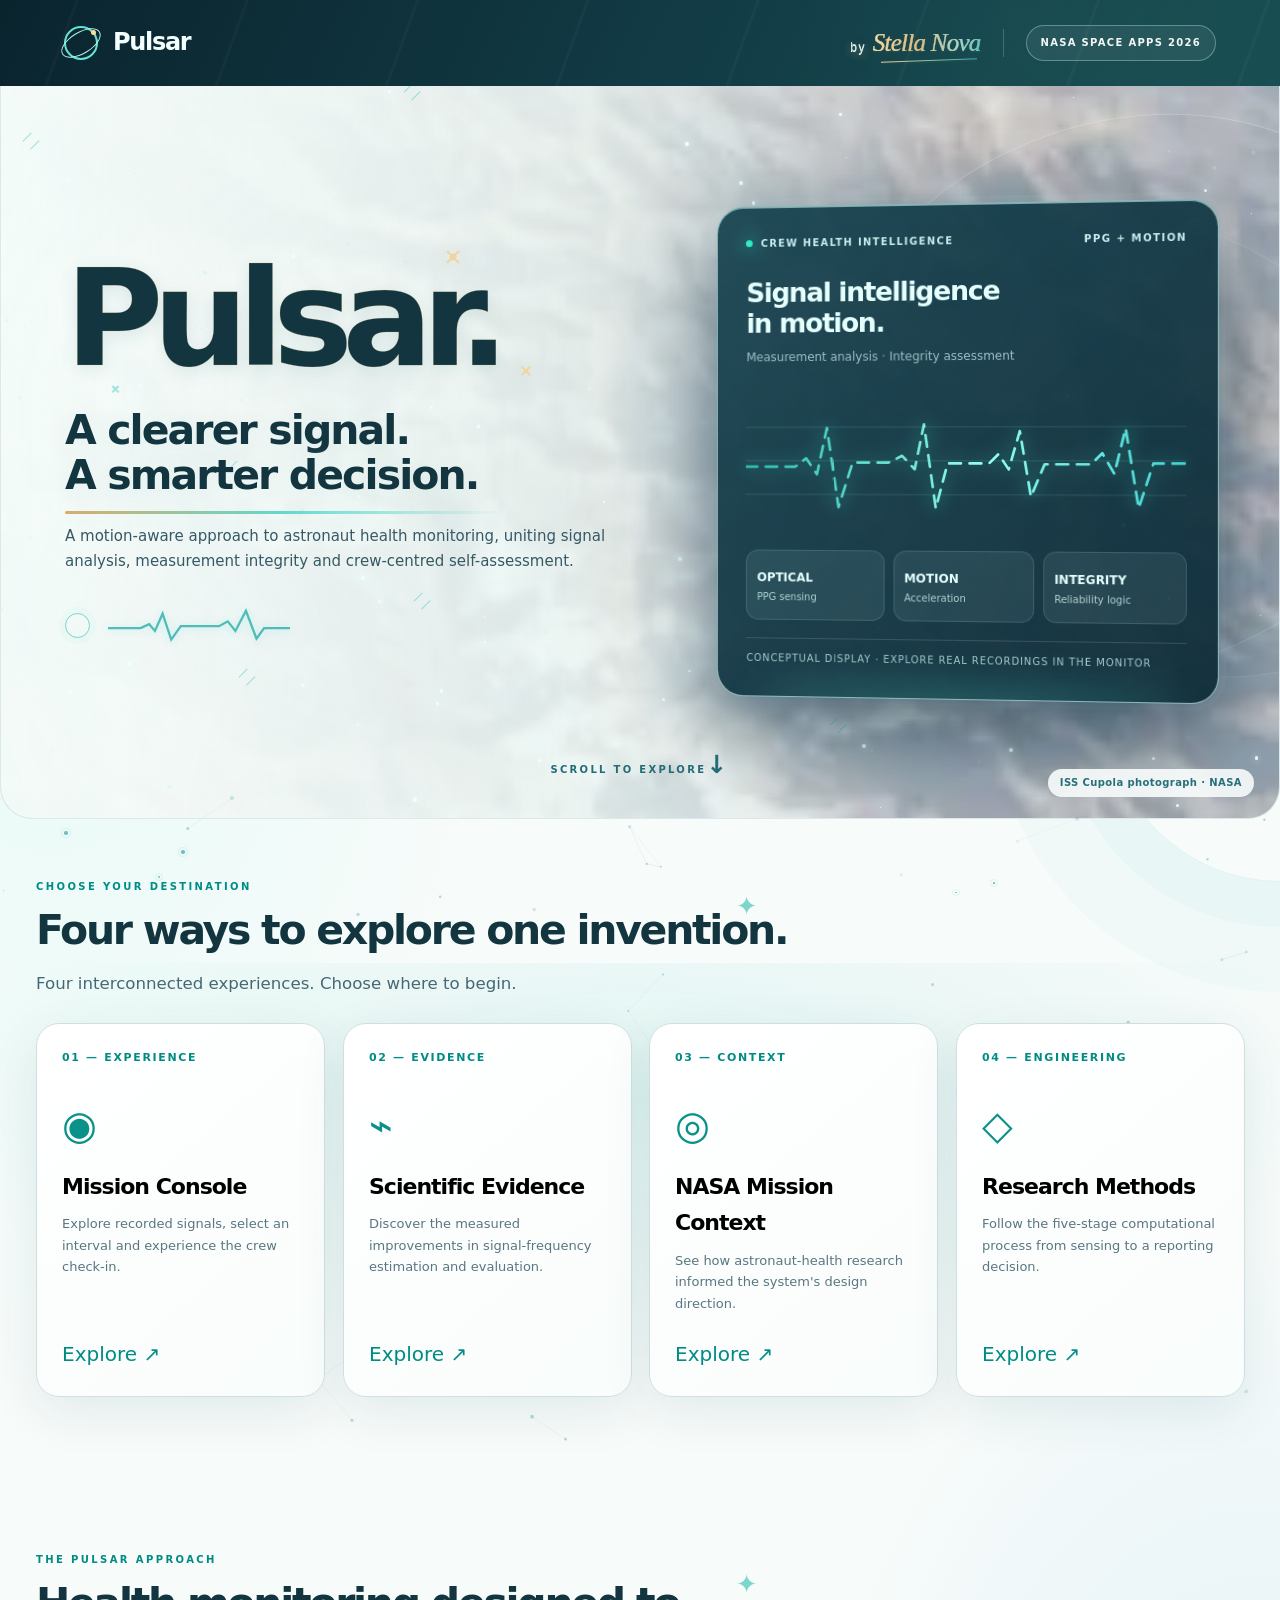
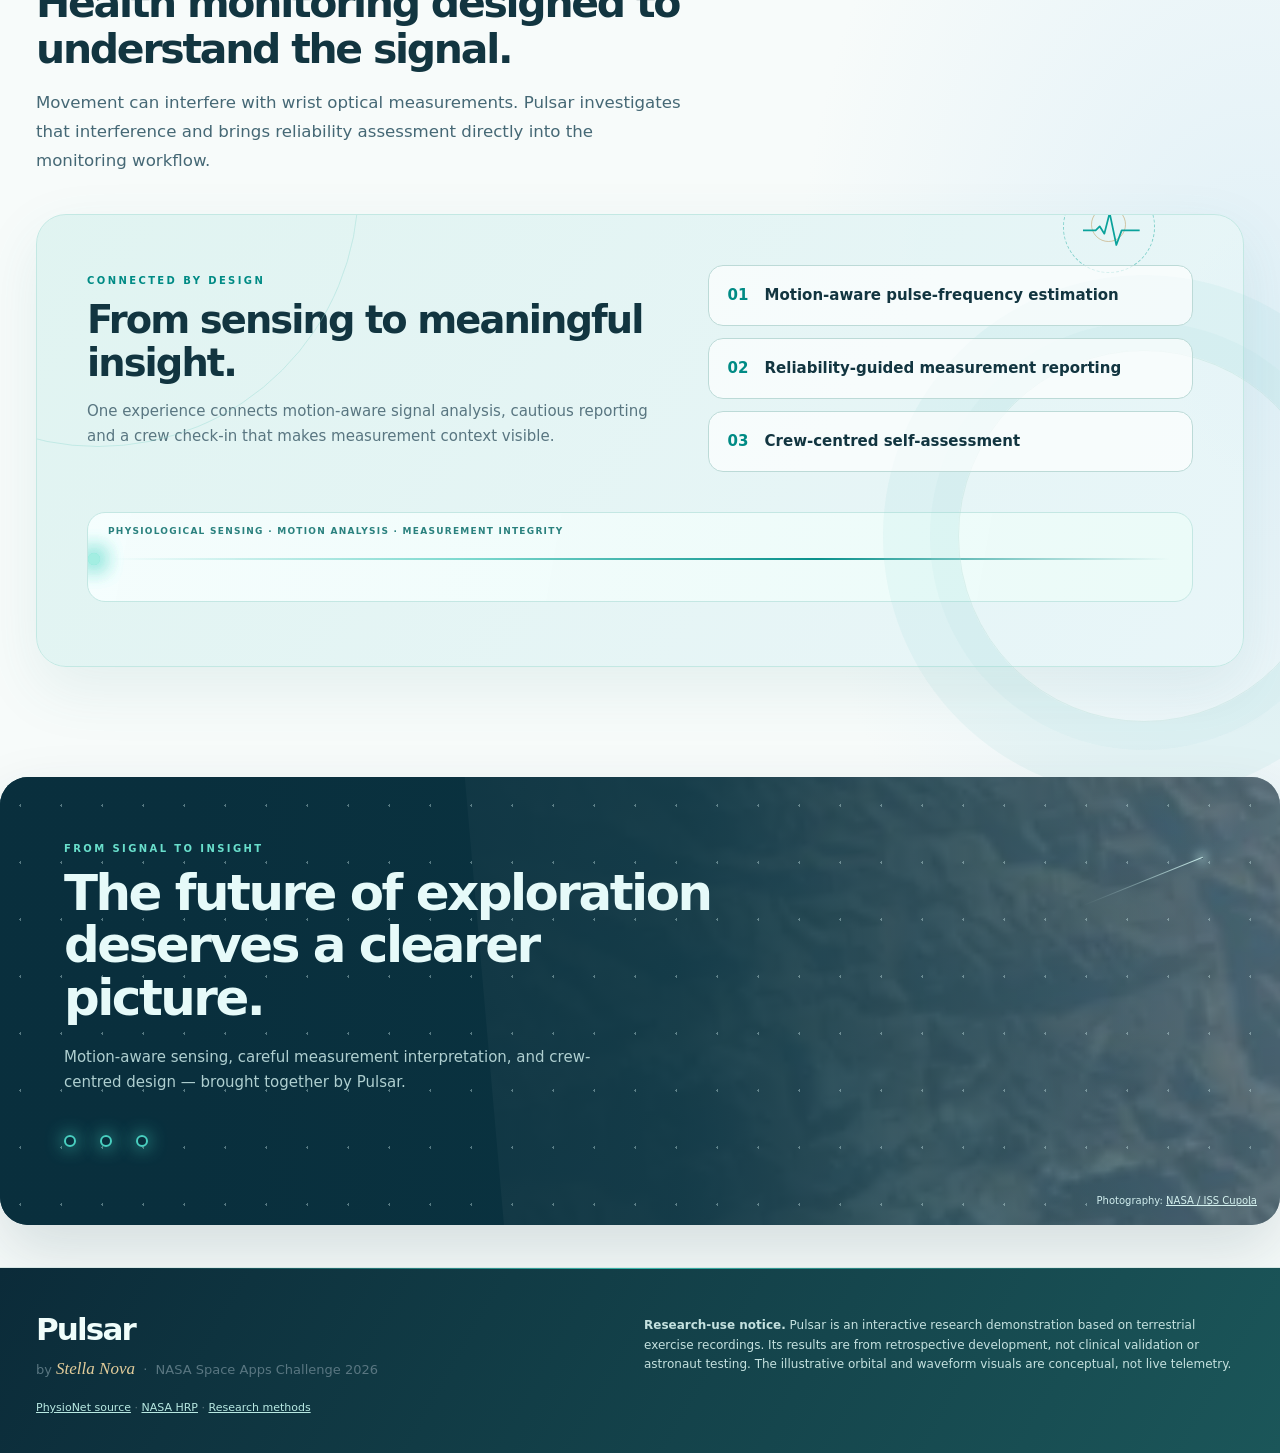
==== commit c02aab9e: "Add files via upload" ====
--- a/index.html
+++ b/index.html
@@ -1,21 +1,1269 @@
-<!DOCTYPE html><html lang="en"><head><meta charset="UTF-8"><meta name="viewport" content="width=device-width,initial-scale=1.0"><meta name="color-scheme" content="light"><title>Pulsar — Mission Health Intelligence</title><meta name="description" content="Pulsar: motion-aware astronaut health self-assessment research demonstration."><link rel="stylesheet" href="style.css"><link rel="stylesheet" href="clinic.css"></head><body>
-<div class="shell"><header class="topbar"><a href="#" class="logo" aria-label="Pulsar home"><i></i>PULSAR</a><div class="topmeta"><span>BY STELLA NOVA / NASA SPACE APPS 2026</span><span class="outline-tag">RESEARCH DEMONSTRATOR</span></div></header>
-<nav class="nav" aria-label="Application sections"><button class="tab" data-tab="console" aria-selected="true">Mission console</button><button class="tab" data-tab="science" aria-selected="false">Scientific evidence</button><button class="tab" data-tab="nasa" aria-selected="false">NASA mission context</button><button class="tab" data-tab="method" aria-selected="false">Methods &amp; limitations</button></nav>
-<section id="console" class="view"><div class="hero"><div><div class="eyebrow">BEYOND THE NUMBER / PULSAR SIGNAL INTELLIGENCE</div><h1>Know when a signal <em>can't be trusted.</em></h1><p>Astronaut health monitoring is not only about displaying a heart rate. It is about detecting when movement has disguised itself as a heartbeat—and making uncertainty actionable.</p><span class="pill">REAL HUMAN WRIST PPG + MOTION / RESEARCH REPLAY</span></div><div class="hero-art" aria-hidden="true"><div class="ring"></div><div class="ring r2"></div><div class="ring r3"></div><div class="dot"></div><svg class="pulse" viewBox="0 0 480 260"><path d="M0 144 H95 l22 -3 9 -14 15 43 22 -99 26 145 22 -70 17 0 14 -15 11 13 H480" fill="none" stroke="#55eedb" stroke-width="2.5" stroke-linejoin="round" opacity=".8"/></svg><span class="orbit-caption">SENSOR FUSION × RELIABILITY × SELF-ASSESSMENT</span></div></div>
-<div class="headerline"><div><div class="caps">LIVE INTERACTIVE RESEARCH REPLAY</div><h2>Monitor. Evaluate. Act.</h2></div><p class="smallnote">Recorded terrestrial exercise sensors, not actual astronaut telemetry. ECG labels are excluded from the signal-processing and runtime decision inputs.</p></div>
-<div class="stats" id="stats-console"><div class="metric"><div class="caps">Analyzed intervals</div><strong>332</strong><p>Eight participants; four activities</p></div><div class="metric"><div class="caps">Display coverage</div><strong class="accent">37.7%</strong><p>125/332 in held-out development</p></div><div class="metric"><div class="caps">Displayed MAE</div><strong>3.62 <small style="font-size:13px">bpm</small></strong><p>Against ECG in development</p></div><div class="metric"><div class="caps">Serious errors remaining</div><strong class="accent-yellow">8 / 125</strong><p>Therefore not a medical device</p></div></div>
-<div class="two-col"><div><div class="card"><div class="toolbar"><div><div class="caps">01 / SIGNAL PLAYBACK</div><h3>Recorded sensor intervals</h3></div><label class="formrow">Recording<select id="recordSelect" aria-label="Select recorded activity"></select></label></div><div class="legend"><span><i class="swatch raw"></i>Raw PPG candidate</span><span><i class="swatch res"></i>Motion-separated candidate</span></div><div class="chartwrap"><svg id="timeChart" viewBox="0 0 740 250" role="img" aria-label="Raw and motion-separated candidate rates across time" class="chart"></svg></div><label class="formrow">Choose 20-second interval: <b id="windowLabel">—</b><input type="range" id="windowSlider" min="0" max="20" step="1" value="0"></label><div class="single"><div><div class="caps">Raw candidate</div><div class="value" id="rawVal">—</div></div><div><div class="caps">Separated candidate</div><div class="value" id="resVal">—</div></div><div><div class="caps">Decision</div><div id="signalState"><span class="state review">REVIEW</span></div></div></div><p class="tiny">Candidates are exploratory optical rhythms. The decision determines whether an interval is cautiously displayed, not whether an astronaut has a particular medical condition.</p></div>
-<div class="card"><div class="caps">SENSOR INPUT / NEW 20-SECOND WINDOW</div><h3>Analyze a compatible recording</h3><p class="tiny">Upload a local CSV with exactly 5,120 synchronized 256 Hz rows: <code>time_s,ppg,ax_g,ay_g,az_g</code>. This new-data mode runs entirely in your browser, needs no server, and reports only unvalidated frequency candidates, not verified heart rates.</p><div class="checkgrid"><label class="formrow">Local CSV file<input id="csvFile" type="file" accept=".csv,text/csv" style="max-width:100%"></label><label class="formrow">Activity<select id="csvActivity"><option value="walk">Walking</option><option value="run">Running</option><option value="high_resistance_bike">High resistance cycling</option><option value="low_resistance_bike">Low resistance cycling</option></select></label></div><button class="btn secondary mt" id="csvRun">Analyze sensor data in browser</button> <a class="smallnote" href="Synthetic PPG.csv" download>Example simulated CSV</a><div class="response" id="csvResponse" aria-live="polite" hidden></div></div><div class="card"><div class="caps">02 / EVALUATE QUALITY</div><h3>What can the measurement support?</h3><p id="qualityText" class="status-desc">Select a recording.</p><div class="single"><div><div class="caps">Motion coupling (R²)</div><div class="value" id="couplingVal">—</div></div><div><div class="caps">Low-risk model score</div><div class="value" id="riskVal">—</div></div><div><div class="caps">Temporal stability</div><div class="value" id="stableVal">—</div></div></div><p class="tiny">The model risk score is uncalibrated, not a clinical probability. Stability does not prove physiological correctness.</p></div></div>
-<div><div class="card"><div class="caps">03 / NEXT BEST ACTION</div><h3>Uncertainty-aware response</h3><div class="actionbox review" id="actionBox"><strong id="actionHeadline">Review the signal</strong><p id="actionText">Choose an interval to assess.</p></div><p class="tiny">Advice here is limited to data handling, check-in documentation and consulting mission medical protocols. It is not a diagnosis or treatment recommendation.</p></div><div class="card"><div class="caps">04 / CREW SELF-ASSESSMENT</div><h3>Context changes what we do</h3><p class="tiny">Illustrative check-in; select non-identifying mock inputs. Nothing is uploaded or stored.</p><div class="checkgrid"><label class="formrow">Perceived energy<select id="energy"><option value="Usual">Usual</option><option value="More tired than usual">More tired than usual</option><option value="Very fatigued">Very fatigued</option></select></label><label class="formrow">Last sleep duration<select id="sleep"><option value="7–9 hours">7–9 hours</option><option value="5–7 hours">5–7 hours</option><option value="Less than 5 hours">Less than 5 hours</option></select></label><label class="check"><input type="checkbox" id="symptom"> Symptoms reported (demonstration)</label><label class="check"><input type="checkbox" id="activityNote"> Exercise session in progress</label></div><button id="reportBtn" class="btn mt">Generate crew check-in</button><div id="report" class="response" aria-live="polite" hidden></div></div><div class="info-panel"><div class="caps">Operational principle</div><h3>A suspicious number should become a review decision, not a confident diagnosis.</h3><p class="smallnote">Pulsar explicitly separates measurement availability from medical validity. This demonstration has not been tested on astronauts or during spaceflight.</p></div></div></div>
+<!DOCTYPE html>
+<!DOCTYPE html>
+
+<html lang="en">
+<head>
+<meta charset="utf-8"/><meta content="width=device-width, initial-scale=1" name="viewport"/>
+<meta content="light" name="color-scheme"/><meta content="Pulsar — motion-aware health monitoring, measurement integrity and crew-centred self-assessment for space exploration." name="description"/>
+<title>Pulsar</title>
+<style>
+:root{--ink:#123540;--muted:#597681;--teal:#008b85;--teal2:#20c3af;--sea:#e4f7f4;--line:rgba(26,93,101,.16);--cream:#f8fbfa;--glass:rgba(255,255,255,.84);--shadow:0 22px 76px rgba(11,54,71,.12);color-scheme:light}
+*{box-sizing:border-box}html{scroll-behavior:smooth}body{margin:0;font:15px/1.65 'Avenir Next',Avenir,'Segoe UI',system-ui,-apple-system,sans-serif;color:var(--ink);background:#f6faf9;overflow-x:hidden}button,select,input{font:inherit}button{cursor:pointer}button:focus-visible,a:focus-visible,input:focus-visible,select:focus-visible,summary:focus-visible{outline:3px solid #1dc1b0;outline-offset:4px}a{color:var(--teal)}.display{font-family:'Avenir Next',Avenir,'Segoe UI',system-ui,sans-serif;letter-spacing:-.06em}.eyebrow{font:800 10px/1.5 'Segoe UI',system-ui,sans-serif;letter-spacing:.24em;text-transform:uppercase;color:var(--teal)}.label{font-size:11px;font-weight:750;letter-spacing:.13em;text-transform:uppercase}.subtle{color:var(--muted)}.super{font-size:clamp(48px,6vw,106px);line-height:.99;font-weight:800;margin:0}.big{font-size:clamp(34px,4vw,66px);line-height:1.09;font-weight:760;margin:0;letter-spacing:-.056em}.lead{font-size:clamp(15px,1.3vw,20px);line-height:1.72;color:#456875;max-width:650px}.shell{max-width:1490px;margin:auto;padding:0 clamp(18px,4.5vw,72px)}.topbar{height:80px;position:relative;z-index:5;display:flex;align-items:center;justify-content:space-between;gap:15px}.brand{display:flex;align-items:center;gap:15px;text-decoration:none;color:var(--ink);font-weight:850;font-size:22px;letter-spacing:-.055em}.brandmark{width:34px;height:34px;border:2px solid #008f89;border-radius:50%;display:inline-flex;align-items:center;justify-content:center;position:relative}.brandmark:before{content:'';position:absolute;width:42px;height:20px;border:1.5px solid var(--teal);border-radius:50%;transform:rotate(-31deg)}.brandmark:after{content:'';height:5px;width:5px;background:var(--teal);position:absolute;right:0;top:2px;border-radius:50%}.byline{font:italic 22px Georgia,serif;color:#116f6f;letter-spacing:-.02em;white-space:nowrap}.event{border:1px solid var(--line);border-radius:30px;padding:9px 14px;font-size:10px;font-weight:800;letter-spacing:.12em;text-transform:uppercase;background:#ffffff99;white-space:nowrap}.backhome{border:1px solid var(--line);background:#fff;border-radius:50px;padding:9px 16px;font-weight:750;color:var(--ink)}.topright{display:flex;align-items:center;gap:16px}.topright .byline{border-right:1px solid var(--line);padding-right:16px}
+#home{display:block}.hero{min-height:690px;height:calc(100svh - 80px);max-height:940px;position:relative;isolation:isolate;border:1px solid #dce9e8;overflow:hidden;border-radius:34px;background:linear-gradient(104deg,#f4faf8 3%,#e7f4f5 44%,#a8d8df 100%);box-shadow:0 30px 80px #1b6b7712}.hero:before{content:'';position:absolute;inset:0;z-index:-1;pointer-events:none;background:radial-gradient(ellipse at 3% 13%,#fff 0%,#fff9 30%,transparent 69%),linear-gradient(95deg,#f6fbf9 4%,#ffffffcf 43%,transparent 76%)}.hero-grid{height:100%;display:grid;grid-template-columns:1.1fr .9fr;gap:3%;align-items:center;padding:clamp(24px,5vw,88px);position:relative;z-index:2}.hero-copy{max-width:650px;align-self:center;padding-bottom:40px}.hero-copy h1{font-size:clamp(80px,10vw,174px);line-height:.9;margin:20px 0 28px;letter-spacing:-.09em;font-weight:850}.hero-copy h2{font-size:clamp(31px,3.15vw,58px);font-weight:780;line-height:1.11;letter-spacing:-.055em;margin:0}.hero-copy p{max-width:570px;font-size:clamp(15px,1.13vw,19px);line-height:1.7;color:#365965;margin:25px 0}.hero-caption{display:flex;gap:18px;align-items:center;font-size:10px;font-weight:700;letter-spacing:.14em;text-transform:uppercase;color:#116f73}.hero-caption span:first-child{width:31px;height:2px;background:#0a9a90}.actions{display:flex;flex-wrap:wrap;gap:13px;margin-top:28px}.btn{border:0;border-radius:15px;padding:15px 22px;background:linear-gradient(115deg,#048781,#16a99d);color:white;font-weight:800;box-shadow:0 13px 26px #008b8533;transition:transform .25s ease,box-shadow .25s ease}.btn:hover{transform:translateY(-3px);box-shadow:0 18px 33px #008b8548}.btn.secondary{background:#fffc;color:#146169;border:1px solid #b8dedc;box-shadow:none}.hero-footer{position:absolute;bottom:24px;left:50%;transform:translateX(-50%);z-index:3;text-align:center;font-size:10px;letter-spacing:.23em;font-weight:800;color:#236c77}.hero-footer span{display:block;font-size:25px;animation:bob 2s ease-in-out infinite}.orbital-visual{position:absolute;right:-12%;top:-20%;width:68%;height:135%;z-index:-1;pointer-events:none;transform:translate3d(0,calc(var(--scroll,0)*-.08px),0)}.planet{position:absolute;right:0%;top:10%;width:92%;aspect-ratio:1;border-radius:50%;background:radial-gradient(circle at 22% 27%,#f5ffffaf 0%,transparent 28%),radial-gradient(circle at 35% 37%,#aadad9 0%,#538da3 24%,#225568 46%,#103846 65%,#051d2a 79%);box-shadow:inset -65px -27px 60px #061a26db,inset 12px 4px 26px #fff8,0 0 0 13px #c7f3f356,0 0 0 32px #c7f3f321,0 0 140px #279dbe65;animation:planetfloat 12s ease-in-out infinite;overflow:hidden}.planet:after{content:'';position:absolute;inset:-10%;border-radius:50%;background:repeating-conic-gradient(from 15deg at 36% 30%,transparent 0deg 28deg,#94dedb26 30deg 42deg,transparent 48deg 87deg);filter:blur(18px);animation:slowspin 65s linear infinite}.continent{position:absolute;z-index:2;filter:blur(4px);background:linear-gradient(120deg,#bedfcb88,#397d7280);transform:rotate(-22deg);border-radius:48% 32% 55% 21%;box-shadow:0 0 16px #b5ffef59}.continent.one{width:35%;height:29%;top:29%;left:21%;clip-path:polygon(0 14%,37% 0,65% 16%,85% 41%,65% 62%,52% 90%,30% 81%,14% 55%)}.continent.two{width:26%;height:36%;top:47%;left:57%;clip-path:polygon(35% 0%,90% 20%,67% 45%,81% 82%,42% 100%,12% 56%,0% 24%)}.orbital-ring{position:absolute;right:-5%;top:14%;height:67%;width:112%;border:1.5px solid #eeffff79;border-radius:50%;transform:rotate(-24deg);animation:orbitalmove 18s ease-in-out infinite}.orbital-ring.second{transform:rotate(26deg) scale(.88);border-color:#6fbcba96;animation-delay:-9s}.satellite{position:absolute;top:36%;right:4%;width:8px;height:8px;background:#fff;border-radius:50%;box-shadow:0 0 0 8px #fff2,0 0 28px #fff;animation:bob 4s ease-in-out infinite}.stars{position:absolute;inset:0;z-index:1;pointer-events:none}.star{position:absolute;border-radius:50%;background:#eeffff;box-shadow:0 0 9px #fff;animation:twinkle var(--dur) ease-in-out infinite;animation-delay:var(--delay)}.spark{position:absolute;width:12px;height:12px;transform:rotate(45deg);border-left:1px solid #6fd4cc;border-right:1px solid #6fd4cc;opacity:.7;animation:float 10s ease-in-out infinite}
+.monitor{position:relative;z-index:3;background:linear-gradient(140deg,#103e4be8,#0c2936ef);color:#e5fffe;border:1px solid #91d9d5a8;border-radius:27px;padding:clamp(20px,2.3vw,34px);box-shadow:0 30px 80px #002b4260,inset 0 1px 0 #c9ffff54;transform:perspective(1000px) rotateY(-4deg);animation:monitorfloat 7s ease-in-out infinite}.monitor-head{display:flex;justify-content:space-between;gap:10px;align-items:center;color:#c8eded;font-size:10px;font-weight:800;letter-spacing:.14em}.online{height:7px;width:7px;border-radius:50%;background:#32e9c9;display:inline-block;box-shadow:0 0 17px #19ffcf;margin-right:8px}.monitor h3{font-size:clamp(26px,2.1vw,41px);letter-spacing:-.048em;line-height:1.14;margin:26px 0 10px}.monitor p{color:#9ebfc6;font-size:12px;margin:0}.ecg{display:block;width:100%;height:140px;margin:26px 0 18px;filter:drop-shadow(0 0 9px #34f8ce90)}.ecg polyline{stroke-dasharray:14 10;animation:dash 12s linear infinite}.monitor-stats{display:grid;grid-template-columns:repeat(3,1fr);gap:9px}.monitor-stats>div{border:1px solid #87b9c13b;background:#cfffff14;border-radius:13px;padding:14px 10px}.monitor-stats b{font-size:12px}.monitor-stats small{display:block;font-size:10px;color:#b1d2d3}.monitor-bottom{margin-top:18px;padding-top:12px;border-top:1px solid #ffffff24;font-size:10px;color:#a3cacb;letter-spacing:.09em}
+.home-section{padding:110px 0}.section-head{max-width:820px;margin-bottom:39px}.section-head h2{font-size:clamp(31px,3.2vw,55px);line-height:1.12;letter-spacing:-.055em;margin:14px 0}.chapter-grid{display:grid;grid-template-columns:repeat(4,minmax(0,1fr));gap:18px}.chapter{min-height:310px;display:flex;flex-direction:column;align-items:flex-start;text-align:left;border:1px solid #cfdfdf;border-radius:23px;padding:25px;background:#fff;box-shadow:0 13px 44px #2e74730e;transition:transform .3s ease,box-shadow .3s ease;position:relative;overflow:hidden}.chapter:hover{transform:translateY(-8px);box-shadow:0 22px 55px #116c7f27}.chapter:before{content:'';position:absolute;right:-43px;top:-60px;width:150px;height:150px;border-radius:50%;border:18px solid #cbf3ee80}.chapter-num{color:var(--teal);letter-spacing:.15em;font-size:11px;font-weight:800}.chapter-icon{font-size:40px;color:#0a918a;margin:25px 0 11px}.chapter h3{margin:0 0 8px;font-size:22px;letter-spacing:-.045em}.chapter p{font-size:13px;color:var(--muted);margin:0}.chapter .arrow{font-size:20px;color:var(--teal);margin-top:auto;padding-top:24px}.feature-band{background:linear-gradient(120deg,#dff7f2,#edf7f9);border-radius:30px;padding:50px;display:grid;grid-template-columns:1.2fr 1fr;align-items:center;gap:40px}.feature-band h2{font-size:clamp(32px,3vw,52px);letter-spacing:-.05em;line-height:1.12;margin:10px 0}.feature-lines{display:grid;gap:12px}.feature-line{padding:17px 18px;border:1px solid #bcdad7;border-radius:15px;background:#ffffffa9;font-weight:730}.feature-line span{color:var(--teal);padding-right:11px}
+#subpages{display:none}body.has-page #home{display:none}body.has-page #subpages{display:block}.pagehead{position:relative;isolation:isolate;overflow:hidden;border-radius:28px;min-height:300px;background:#0f3845;color:#f2ffff;padding:clamp(30px,5vw,70px);display:flex;align-items:center}.pagehead:after{content:'';pointer-events:none;position:absolute;z-index:-1;right:-8%;top:-55%;width:50%;aspect-ratio:1;border-radius:50%;background:radial-gradient(circle at 34% 34%,#89d6d6,#235d70 45%,#0a2c38 73%);box-shadow:0 0 0 30px #d1ffff17,0 0 0 70px #d1ffff0a;animation:planetfloat 10s ease-in-out infinite}.pagehead.science{background:linear-gradient(110deg,#0f4e51,#157c79)}.pagehead.science:after{background:repeating-radial-gradient(circle at center,#85e5cb20 0 2px,transparent 3px 44px);width:60%;top:-30%;right:-10%;box-shadow:none}.pagehead.nasa{background:linear-gradient(120deg,#0e2d42,#174c6a)}.pagehead.method{background:linear-gradient(110deg,#193d4a,#5a8e88)}.pagehead .inner{max-width:850px}.pagehead .eyebrow{color:#8fe9db}.pagehead h1{font-size:clamp(42px,5.7vw,78px);line-height:1.05;letter-spacing:-.065em;margin:12px 0 16px}.pagehead p{font-size:17px;color:#d0e4e9;max-width:630px}.page-switch{display:flex;flex-wrap:wrap;gap:9px;padding:24px 0 40px}.page-switch button{border:1px solid #d0e1e2;border-radius:30px;padding:9px 16px;background:#fff;color:#1d5760;font-size:12px;font-weight:800}.page-switch button.active{background:#087f80;color:#fff;border-color:#087f80}.pane{display:none;padding-bottom:100px}body[data-page="console"] #page-console,body[data-page="science"] #page-science,body[data-page="nasa"] #page-nasa,body[data-page="method"] #page-method{display:block}.pane-title{font-size:clamp(25px,2.4vw,39px);letter-spacing:-.047em;line-height:1.17;margin:0 0 9px}.grid4{display:grid;grid-template-columns:repeat(4,minmax(0,1fr));gap:12px;margin:18px 0 38px}.stat{padding:23px;border-radius:19px;border:1px solid #dbe8e7;background:white;box-shadow:0 12px 35px #1a67790d}.stat .number{font-size:clamp(24px,2.5vw,40px);letter-spacing:-.06em;font-weight:800;margin:5px 0}.stat p{font-size:12px;color:var(--muted);margin:0}.stat .label{font-size:10px;color:#32747d}.layout2{display:grid;grid-template-columns:1.5fr 1fr;gap:20px}.card{border:1px solid #dce8e8;background:#fff;border-radius:22px;padding:clamp(20px,2.3vw,33px);box-shadow:0 12px 38px #1b67780e;margin-bottom:20px}.card h3{font-size:22px;letter-spacing:-.04em;margin:0 0 10px}.card h4{font-size:15px;margin:12px 0}.card p{color:#54717a;font-size:14px}.caption{font-size:11px;color:#607d84}.small{font-size:12px;color:var(--muted)}.control{display:block;color:#35626c;font-size:11px;font-weight:800;margin-bottom:9px}.control select,.control input{display:block;margin:9px 0 0;width:100%;background:#f5faf9;border:1px solid #c6dada;border-radius:12px;padding:12px;color:#1a4550;max-width:100%}.control input[type=range]{padding:0;accent-color:var(--teal)}.data-screen{border:1px solid #d6e7e5;border-radius:14px;padding:14px;background:linear-gradient(180deg,#fcfffe,#ecf7f7);overflow:hidden}.data-screen svg{width:100%;height:auto;display:block;cursor:crosshair;touch-action:pan-y}.data-screen line{stroke:#d6e3e3;stroke-width:1}.data-screen .rawpath{fill:none;stroke:#7695a8;stroke-width:2.5}.data-screen .seppath{fill:none;stroke:#0aaca0;stroke-width:3}.data-screen .focus{stroke:#d48c43;stroke-dasharray:5 5}.data-screen text{font-size:10px;fill:#66838b}.legend{display:flex;gap:22px;flex-wrap:wrap;font-size:12px;color:#51767e;margin:5px 0 15px}.key{display:inline-block;height:3px;width:22px;vertical-align:middle;margin-right:6px}.key.raw{background:#7695a8}.key.sep{background:#0aaca0}.numbers{display:grid;grid-template-columns:repeat(3,minmax(0,1fr));gap:12px;margin:20px 0}.measurement{border:1px solid #dce8e7;border-radius:13px;padding:15px;background:#f7fcfb}.measurement .v{font-size:clamp(21px,2vw,31px);letter-spacing:-.05em;font-weight:780;min-height:44px}.measurement .t{font-size:10px;color:#547982;font-weight:750;letter-spacing:.05em}.signal-status{color:#087f80;font-weight:800}.checkgrid{display:grid;grid-template-columns:1fr 1fr;gap:12px}.check{display:flex;align-items:center;gap:9px;font-size:12px}.check input{accent-color:var(--teal)}.response{white-space:pre-wrap;background:#eff9f7;border-radius:12px;border:1px solid #d3e9e6;padding:16px;color:#20545c;font-size:12px;line-height:1.7}.response[hidden]{display:none}.barrow{display:grid;grid-template-columns:minmax(160px,1.3fr) minmax(90px,2fr) 80px;align-items:center;gap:14px;margin:19px 0;font-size:12px}.track{height:14px;background:#e9f1f1;border-radius:20px;overflow:hidden}.fill{height:100%;background:linear-gradient(90deg,#0b898a,#38c6b1);border-radius:20px;transition:width .7s}.method-grid{display:grid;grid-template-columns:repeat(5,1fr);gap:12px}.method-item{border:1px solid #d7e7e4;background:#fff;border-radius:18px;padding:20px;min-height:215px}.method-item .num{color:#0c918a;font-weight:850}.method-item h3{font-size:17px;letter-spacing:-.03em}.method-item p{font-size:12px;color:var(--muted)}.refs{display:grid;gap:15px}.refcard{border:1px solid #d7e7e7;border-radius:15px;background:#fff;padding:18px}.refcard b{display:block;margin-bottom:6px}.source-note{border-left:3px solid #15a49a;padding-left:16px;color:#547681;font-size:13px}.details{border:1px solid #d9e8e7;background:#fff;border-radius:14px;padding:16px;margin-top:20px}.details summary{cursor:pointer;font-weight:770;color:#206a71}.details table{width:100%;border-collapse:collapse;margin-top:18px;font-size:12px}.details td,.details th{border-bottom:1px solid #e4edeb;text-align:left;padding:12px 8px}.sitefooter{border-top:1px solid #d7e7e5;margin-top:80px;padding:35px 0 48px}.footflex{display:flex;justify-content:space-between;gap:22px;align-items:start}.footname{font-size:31px;font-weight:850;letter-spacing:-.06em}.footline{font-size:13px;color:var(--muted)}.research-notice{max-width:600px;font-size:12px;color:#648087}.credit{font-size:11px;margin-top:16px;color:#607a80}.reveal{opacity:0;transform:translateY(26px);transition:opacity .9s,transform .9s}.reveal.visible{opacity:1;transform:none}
+@keyframes twinkle{0%,100%{opacity:.15;transform:scale(.6)}50%{opacity:.92;transform:scale(1.35)}}@keyframes planetfloat{0%,100%{transform:translate3d(0,0,0) rotate(-4deg)}50%{transform:translate3d(-15px,18px,0) rotate(3deg)}}@keyframes monitorfloat{0%,100%{transform:perspective(1000px) rotateY(-4deg) translateY(0)}50%{transform:perspective(1000px) rotateY(-2deg) translateY(-12px)}}@keyframes float{0%,100%{transform:translateY(0) rotate(45deg)}50%{transform:translateY(18px) rotate(58deg)}}@keyframes dash{to{stroke-dashoffset:-600}}@keyframes orbitalmove{0%,100%{translate:0 0}50%{translate:-15px 20px}}@keyframes slowspin{to{transform:rotate(360deg)}}@keyframes bob{0%,100%{translate:0 0}50%{translate:0 9px}}
+@media(max-width:1100px){.hero-grid{grid-template-columns:1fr 1fr}.monitor{padding:18px}.chapter-grid{grid-template-columns:repeat(2,minmax(0,1fr))}.grid4{grid-template-columns:repeat(2,minmax(0,1fr))}.method-grid{grid-template-columns:repeat(3,minmax(0,1fr))}.monitor-stats{gap:5px}}
+@media(max-width:740px){.topbar{height:72px}.topright{gap:7px}.byline{font-size:17px}.event{font-size:8px;padding:8px 9px}.topright .byline{padding-right:8px}.hero{border-radius:20px;height:auto;min-height:900px;max-height:none}.hero-grid{display:block;padding:45px 22px 55px}.hero-copy{padding:0}.hero-copy h1{font-size:clamp(75px,17vw,125px);margin:16px 0 26px}.hero-copy h2{font-size:clamp(30px,7vw,45px)}.hero-copy p{font-size:14px}.orbital-visual{width:120%;right:-67%;top:6%;height:94%;opacity:.5}.monitor{margin-top:40px;transform:none;animation:none}.monitor h3{font-size:27px}.ecg{height:100px;margin:13px 0}.monitor-stats b{font-size:10px}.monitor-stats small{font-size:9px}.home-section{padding:65px 0}.feature-band{grid-template-columns:1fr;padding:25px}.chapter{min-height:230px}.chapter-grid{gap:10px}.chapter h3{font-size:18px}.chapter p{font-size:12px}.layout2{grid-template-columns:1fr}.grid4{grid-template-columns:repeat(2,minmax(0,1fr));gap:9px}.stat{padding:16px}.stat .number{font-size:26px}.pagehead{min-height:250px}.pagehead:after{opacity:.55}.method-grid{grid-template-columns:repeat(2,minmax(0,1fr))}.numbers{gap:5px}.measurement{padding:10px}.measurement .v{font-size:19px}.checkgrid{grid-template-columns:1fr}.footflex{display:block}.research-notice{margin-top:14px}.barrow{grid-template-columns:110px 1fr 67px;gap:7px;font-size:10px}}
+@media(max-width:420px){.topright .byline{display:none}.hero{min-height:870px}.chapter-grid{grid-template-columns:1fr}.chapter{min-height:190px}.chapter-icon{margin:8px 0}.method-grid{grid-template-columns:1fr 1fr}.method-item{min-height:190px;padding:12px}.pagehead h1{font-size:40px}.brand{font-size:20px}.event{font-size:8px}.monitor-stats>div{padding:8px 6px}.numbers{grid-template-columns:1fr 1fr}.measurement:last-child{grid-column:span 2}}
+@media(prefers-reduced-motion:reduce){*,*:before,*:after{animation:none!important;transition:none!important;scroll-behavior:auto!important}.reveal{opacity:1!important;transform:none!important}.orbital-visual{transform:none!important}}
+
+/* ── Pulsar cinematic photographic refinement — standalone preview ── */
+:root{--gold:#a9803d;--gold-light:#ead5a0;--gold-shadow:#6c4c22;--moon:#d9eff3}
+body{background:radial-gradient(ellipse at 4% 12%,#e5fbf7 0,transparent 27%),radial-gradient(ellipse at 98% 64%,#e0f0f7 0,transparent 26%),#f7fbfa}
+body:before{content:'';position:fixed;inset:0;pointer-events:none;z-index:0;opacity:.18;background-image:radial-gradient(circle at 1px 1px,#568f96 1px,transparent 1px);background-size:38px 38px;mask-image:linear-gradient(to bottom,transparent,#000 50%,transparent 96%)}
+body>*{position:relative}body .shell{position:relative;z-index:2}
+/* Elegant handwritten wordmark with restrained champagne-gold hairline. */
+.topbar{height:88px;position:relative}
+.byline{font-family:'Apple Chancery','URW Chancery L','Palatino Linotype','Book Antiqua',Georgia,serif;font-size:clamp(22px,2.1vw,31px);font-style:italic;letter-spacing:-.06em;color:#795221;white-space:nowrap;display:inline-flex;align-items:baseline;gap:6px;text-shadow:0 1px 0 #fff,0 3px 8px #e1c68b82}
+.byline em{font-weight:600;font-style:italic;color:#987037;-webkit-text-stroke:.45px #d4ad68;text-shadow:.7px .7px 0 #fff,1.5px 2px 1px #f7e1b0,0 8px 19px #a9864c44;position:relative}
+.byline em:after{content:'';position:absolute;bottom:-6px;left:8%;right:3%;height:1.5px;background:linear-gradient(90deg,transparent,#c5a46c,#f0d59b,transparent);transform:rotate(-2deg)}
+.event{border-color:#decda8;background:linear-gradient(135deg,#fffcf1,#f9f4eb,#fff);color:#775b36;box-shadow:0 4px 18px #cfb67f1e;letter-spacing:.16em}
+/* Preserve the actual ISS photograph as the cinematic anchor. */
+.hero{height:calc(88svh - 88px);min-height:620px;max-height:880px;box-shadow:0 30px 78px rgba(18,80,94,.15);background:#dceff0}
+.hero-photography{position:absolute;inset:-4%;z-index:-2;background-image:linear-gradient(90deg,rgba(244,250,248,.20),rgba(240,248,246,.04)),url('https://svs.gsfc.nasa.gov/webapps/planet-pen/Images/Cupola/ISS-43_Earth_view_from_the_cupola_onboard_the_ISS.jpg'),url('[data-uri]');background-repeat:no-repeat;background-position:center 48%;background-size:cover;transform:scale(1.08) translate3d(0,calc(var(--scroll,0)*-.025px),0);animation:photoBreathe 25s ease-in-out infinite alternate;filter:saturate(.9)}
+.hero:before{z-index:-1;background:linear-gradient(95deg,rgba(250,254,252,.98) 0%,rgba(244,252,250,.88) 29%,rgba(238,249,248,.66) 47%,rgba(6,34,49,.08) 100%)}
+.hero:after{content:'';pointer-events:none;position:absolute;inset:0;z-index:1;border-radius:inherit;background:radial-gradient(ellipse at 48% 44%,transparent 15%,rgba(255,255,255,.08) 85%)}
+.hero-grid{z-index:2;grid-template-columns:1.08fr .92fr;gap:5%}.hero-copy{padding-bottom:10px}
+.hero-copy h1{font-size:clamp(100px,10.5vw,186px);text-shadow:0 6px 18px #eefaf58c}
+.hero-copy h2{font-size:clamp(32px,3.2vw,61px)}
+.hero-copy p{max-width:550px}.hero-caption{color:#0b736f}
+.hero .actions{display:none}
+.orbital-visual{z-index:1;right:-6%;opacity:.5;top:-30%;transform:translate3d(0,calc(var(--scroll,0)*-.035px),0)}
+.orbital-visual .planet,.orbital-visual .continent{display:none}
+.orbital-ring{height:55%;width:78%;right:16%;top:26%;border:1px solid #d0fffbb3;box-shadow:0 0 20px #b8fff950}
+.orbital-ring.second{right:11%;top:33%;height:50%;width:84%;border-color:#aee9d98a}
+.hero-photocredit{position:absolute;bottom:21px;right:25px;z-index:4;font-size:10px;letter-spacing:.04em;padding:6px 12px;border-radius:100px;background:#fcffffdc;backdrop-filter:blur(12px)}
+.hero-photocredit a{color:#257079;text-decoration:none;font-weight:650}
+.hero .monitor{border:1px solid #c0eeeab0;box-shadow:0 32px 90px #082b43ad,inset 0 1px 0 #d8ffff88,0 0 0 7px rgba(222,255,250,.07)}
+.monitor:before{content:'';pointer-events:none;position:absolute;inset:-1px;border-radius:inherit;background:linear-gradient(115deg,rgba(196,255,251,.29),transparent 23%,transparent 76%,rgba(131,223,221,.14));opacity:.75}
+.monitor:after{content:'';position:absolute;left:8%;right:8%;bottom:-18px;height:22px;background:#4ad9cb70;filter:blur(22px);border-radius:50%;z-index:-1;animation:softglow 6s ease-in-out infinite}
+.monitor-stats>div{transition:transform .3s ease,box-shadow .3s ease,border-color .3s ease}
+.monitor-stats>div:hover{transform:translateY(-6px);border-color:#d1fffb88;box-shadow:0 8px 25px #29bfb240}
+.stars .star{box-shadow:0 0 6px #dfffff,0 0 24px #6de8d4aa;animation-name:twinkle,starwander;animation-duration:var(--dur),calc(var(--dur)*4)}
+.stars .spark{animation-name:float,spinbright;animation-duration:10s,13s}
+/* Destination launchpad: encountered soon after one scroll. */
+#explore{padding:60px 0 75px;position:relative}
+#explore .section-head{margin-bottom:24px}
+#explore:before{content:'';position:absolute;left:-8%;right:-8%;top:22%;height:430px;z-index:-1;background:radial-gradient(ellipse at 50% 30%,#aee9e24f,transparent 67%)}
+.chapter{background:linear-gradient(140deg,#fff,#f9fdfc);min-height:292px;transform-style:preserve-3d;will-change:transform;box-shadow:0 15px 50px rgba(12,71,80,.09);isolation:isolate}
+.chapter:before{transition:transform .6s ease,opacity .6s ease}
+.chapter:after{content:'';pointer-events:none;position:absolute;inset:0;border-radius:inherit;background:radial-gradient(300px circle at var(--mx,50%) var(--my,50%),rgba(54,193,180,.13),transparent 64%);opacity:0;transition:opacity .35s}
+.chapter:hover:before{transform:rotate(30deg) scale(1.2)}.chapter:hover:after{opacity:1}
+.chapter-icon{transition:transform .5s cubic-bezier(.2,1.3,.3,1),text-shadow .4s}.chapter:hover .chapter-icon{transform:scale(1.32) rotate(-14deg);text-shadow:0 0 25px #64d8d1}
+.chapter h3{transition:color .25s}.chapter:hover h3{color:#088680}
+.home-section:not(#explore){padding:80px 0 55px;position:relative}
+.home-section:not(#explore):after{content:'';pointer-events:none;position:absolute;right:-50px;bottom:0;width:370px;height:370px;border:1px solid #b1dcd45e;border-radius:50%;box-shadow:0 0 0 28px #a1d7d51c,0 0 0 75px #82c9c91a;animation:orbitdrift 13s linear infinite}
+.feature-band{background:linear-gradient(125deg,#def3f0ee,#e8f5f8ee);border:1px solid #c3e8e3;box-shadow:0 22px 60px #3a8d8e1a;position:relative;overflow:hidden}
+.feature-band:after{content:'';pointer-events:none;position:absolute;width:520px;height:520px;border:1px solid #8ed7ce60;border-radius:50%;left:-200px;top:-290px;animation:orbitdrift 24s linear infinite}
+.feature-lines{position:relative;z-index:1}
+.feature-line,.method-item,.measurement,.refcard,.card{transition:transform .35s ease,box-shadow .35s ease,border-color .35s ease}
+.feature-line:hover,.method-item:hover,.refcard:hover,.card:hover{transform:translateY(-5px);box-shadow:0 16px 42px rgba(23,106,119,.12);border-color:#83d5cc}
+.feature-line span{display:inline-block;transition:transform .3s}.feature-line:hover span{transform:translateX(5px)}
+.research-visual-divider{position:relative;height:90px;margin:0 0 14px;grid-column:1/-1;border-radius:18px;border:1px solid #c4e7e3;background:linear-gradient(100deg,#f8ffffd8,#ebfbf8);overflow:hidden}
+.orbital-wave{position:absolute;top:45px;left:2%;right:2%;height:2px;background:linear-gradient(90deg,transparent,#4ccabcb4,#0a918c,transparent);animation:scanline 4s ease-in-out infinite}
+.orbit-light{position:absolute;top:40px;width:12px;height:12px;border-radius:50%;box-shadow:0 0 22px #1bc9b4;background:#a3eee2;animation:lightTravel 10s linear infinite}.orbit-light.two{animation-delay:-3s}.orbit-light.three{animation-delay:-6s}
+.divider-caption{position:absolute;top:11px;left:20px;color:#2a817e;font-size:9px;font-weight:800;letter-spacing:.14em}
+/* Photographic chapter covers stay distinct and recognisably NASA source material. */
+.pagehead{min-height:370px;box-shadow:0 24px 64px #133f481e;background:#143b4a!important}
+.pagehead:before{content:'';inset:-6%;position:absolute;z-index:-2;background-size:cover;background-position:right 48%;animation:photoBreathe 24s ease-in-out infinite alternate;transform:translate3d(0,calc(var(--scroll,0)*-.013px),0)}
+.pagehead:after{content:'';position:absolute;inset:0;right:0;top:0;width:auto;height:auto;aspect-ratio:auto;border-radius:0;box-shadow:none;animation:none;pointer-events:none;z-index:-1;background:linear-gradient(90deg,rgba(10,45,59,.98) 0%,rgba(13,54,67,.88) 46%,rgba(12,40,55,.3) 100%),radial-gradient(circle at 80% 30%,#b1e4ef33,transparent 45%)}
+.pagehead.console:before{background-image:url('https://svs.gsfc.nasa.gov/webapps/planet-pen/Images/Cupola/STS-130_EVA3_Nicholas_Patrick_1.jpg'),url('[data-uri]')}
+.pagehead.science:before{background-image:url('https://assets.science.nasa.gov/dynamicimage/assets/science/missions/hubble/stars/young-stars/Hubble_GAL-305.20%2B00.21_V4flat_FINAL1.jpg?crop=faces%2Cfocalpoint&fit=crop&h=690&w=768'),url('[data-uri]')}
+.pagehead.nasa:before{background-image:url('https://svs.gsfc.nasa.gov/webapps/planet-pen/Images/Cupola/ISS-43_Earth_view_from_the_cupola_onboard_the_ISS.jpg'),url('[data-uri]')}
+.pagehead.method:before{background-image:url('https://svs.gsfc.nasa.gov/webapps/planet-pen/Images/Cupola/ISS-43_Earth_view_from_the_cupola_onboard_the_ISS.jpg'),url('[data-uri]');background-position:75% 28%}
+.pagehead.science:after{background:linear-gradient(90deg,rgba(5,40,52,.99),rgba(9,65,82,.76) 48%,rgba(0,37,57,.25))}
+.pagehead.nasa:after{background:linear-gradient(90deg,rgba(7,42,64,.98),rgba(11,57,77,.76) 48%,rgba(5,45,70,.28))}
+.pagehead.method:after{background:linear-gradient(90deg,rgba(24,53,60,.98),rgba(31,85,90,.78) 53%,rgba(24,74,88,.25))}
+.pagehead .inner{max-width:770px;z-index:2;position:relative;animation:pageRise .8s cubic-bezier(.2,.9,.25,1) both}
+.pagehead h1{text-shadow:0 12px 30px #0007}
+.pagehead .eyebrow{color:#9df0e4}
+.pagehead .btn.secondary:hover{border-color:#b9efe1}
+.pagehead .inner:after{content:'';position:absolute;top:-15px;right:-85px;width:70px;height:70px;border:1px solid #a8e8db62;border-radius:50%;box-shadow:0 0 0 25px #c3ffff12;animation:orbitdrift 18s linear infinite}
+.page-switch{position:relative;z-index:5;gap:10px}
+.page-switch [data-go]{transition:transform .28s ease,box-shadow .28s ease}
+.page-switch [data-go]:hover{transform:translateY(-3px);box-shadow:0 9px 23px #1ba8a81c}
+.photographic-feature{margin:5px 0 35px;border:1px solid #c8e5e6;border-radius:23px;overflow:hidden;display:grid;grid-template-columns:1.05fr .95fr;min-height:290px;background:linear-gradient(130deg,#fff,#edf7f8);box-shadow:0 15px 48px #2f7b8514;isolation:isolate}
+.photographic-feature-image{min-height:280px;position:relative;background-position:center;background-size:cover;transition:transform 1.4s cubic-bezier(.2,.7,.2,1),filter .6s}
+.photographic-feature:hover .photographic-feature-image{transform:scale(1.045);filter:saturate(1.15)}
+.photographic-feature-image:after{content:'';position:absolute;inset:0;background:linear-gradient(90deg,transparent 70%,rgba(234,248,247,.5))}
+.photographic-feature-copy{padding:clamp(24px,4vw,52px);display:flex;flex-direction:column;justify-content:center;gap:9px;position:relative}
+.photographic-feature-copy:after{content:'✧';font-size:85px;color:#82cfc738;position:absolute;right:30px;top:10px;animation:twinkle 6s ease-in-out infinite}
+.photographic-feature-copy h3{font-size:clamp(27px,2.9vw,46px);line-height:1.05;letter-spacing:-.055em;margin:0}
+.photographic-feature-copy p{line-height:1.7;color:#55747a;max-width:560px;margin:4px 0}
+.photographic-feature-copy a{font-size:11px;text-decoration:none;font-weight:750;letter-spacing:.07em;margin-top:9px}
+.console-photo .photographic-feature-image{background-image:linear-gradient(90deg,transparent,#0f2f3a22),url('https://svs.gsfc.nasa.gov/webapps/planet-pen/Images/Cupola/STS-130_EVA3_Nicholas_Patrick_1.jpg'),url('[data-uri]');background-position:50% 45%}
+.science-photo .photographic-feature-image{background-image:url('https://assets.science.nasa.gov/dynamicimage/assets/science/missions/hubble/stars/young-stars/Hubble_GAL-305.20%2B00.21_V4flat_FINAL1.jpg?crop=faces%2Cfocalpoint&fit=crop&h=690&w=768'),url('[data-uri]');background-position:50% 40%}
+.nasa-photo .photographic-feature-image,.method-photo .photographic-feature-image{background-image:url('https://svs.gsfc.nasa.gov/webapps/planet-pen/Images/Cupola/ISS-43_Earth_view_from_the_cupola_onboard_the_ISS.jpg'),url('[data-uri]');background-position:55% 52%}
+/* Interactive data sections: alive without altering measurements. */
+#page-console .card:has(#actionHeadline){background:linear-gradient(135deg,#fff,#eefaf7);border:1px solid #b3e1d8;position:relative;overflow:hidden}
+#page-console .card:has(#actionHeadline):before{content:'';position:absolute;right:-50px;top:-56px;width:180px;height:180px;border:2px solid #8fd7c756;border-radius:50%;box-shadow:0 0 0 20px #b0eee825;animation:orbitdrift 16s linear infinite}
+#page-console .card:has(#reportBtn){background:linear-gradient(140deg,#e7f8f3,#fff 65%);border:1px solid #91d8d0;box-shadow:0 18px 48px #107d7e26;position:relative;overflow:hidden}
+#page-console .card:has(#reportBtn):before{content:'✦';font-size:110px;position:absolute;right:-14px;top:-37px;color:#95d9ce4a;pointer-events:none;animation:glint 8s ease-in-out infinite}
+#page-console .card:has(#reportBtn):after{content:'';position:absolute;left:0;right:0;top:0;height:3px;background:linear-gradient(90deg,transparent,#14a9a0,#dfc78e,transparent);background-size:200% 100%;animation:scanline 6s linear infinite}
+.data-screen{border-radius:17px;border:1px solid #c3e4e6;box-shadow:inset 0 0 24px #0fb6a10b;background:linear-gradient(145deg,#f5fcfc,#fff)}
+#timeChart path{transition:stroke-dashoffset .9s ease,stroke-width .3s ease}
+#timeChart:hover .seppath{stroke-width:4}
+.measurement:hover{transform:translateY(-3px);box-shadow:0 8px 25px #29a99a12}
+.method-item{position:relative;overflow:hidden}.method-item:before{content:'';position:absolute;top:0;left:-115%;width:70%;height:100%;background:linear-gradient(100deg,transparent,#aef4e126,transparent);transform:skewX(-20deg);transition:left .65s}.method-item:hover:before{left:160%}
+.method-item .num{transition:transform .4s ease}.method-item:hover .num{transform:translateY(-5px) scale(1.15)}
+#page-science .stat{position:relative;overflow:hidden}.stat:after{content:'';position:absolute;left:0;bottom:0;width:100%;height:2px;background:linear-gradient(90deg,transparent,#11afa6,transparent);transform:scaleX(0);transform-origin:left;transition:transform .7s}.stat:hover:after{transform:scaleX(1)}
+/* Glowing stars and depth over otherwise quiet lower sections. */
+.ambient-stars{position:fixed;inset:0;z-index:1;pointer-events:none;overflow:hidden;opacity:.64}.ambient-star{position:absolute;background:#289e9f;border-radius:50%;box-shadow:0 0 10px #24b9c660;animation:stardrift var(--speed,14s) ease-in-out infinite alternate;animation-delay:var(--delay,0s)}
+.ambient-star:after{content:'';position:absolute;inset:-3px;border:1px solid #a1dbd45c;border-radius:50%;animation:twinkle 4s infinite}
+.light-meteor{position:absolute;top:18%;right:6%;width:2px;height:2px;pointer-events:none;transform:rotate(-22deg);box-shadow:0 0 12px 3px #d9ffff;animation:shootAcross 10s ease-in-out infinite}
+.light-meteor:after{content:'';position:absolute;width:130px;height:1px;right:0;top:0;background:linear-gradient(90deg,transparent,#ddfffb)}
+.ambient-ribbon{position:fixed;right:-175px;bottom:2%;z-index:1;pointer-events:none;width:350px;height:350px;border:1px solid #60c7c228;border-radius:50%;box-shadow:0 0 0 45px #85d2d015,0 0 0 110px #a2e4e514;animation:orbitdrift 33s linear infinite}
+.closing-constellation{position:relative;isolation:isolate;min-height:385px;background:linear-gradient(105deg,#0a3545,#092d3a);border-radius:28px;overflow:hidden;color:#e6faf9;padding:clamp(32px,5vw,75px);margin-top:55px;box-shadow:0 28px 64px #133c4b26}
+.closing-content{max-width:680px;position:relative;z-index:3}.closing-content h2{font-size:clamp(33px,3.9vw,58px);line-height:1.06;letter-spacing:-.05em;margin:11px 0 20px}.closing-content p{color:#afcfd0;font-size:15px;line-height:1.65;max-width:550px}.closing-constellation .eyebrow{color:#69dfcc}
+.closing-photo{position:absolute;right:-6%;top:-50%;bottom:-50%;width:68%;opacity:.45;background:url('https://svs.gsfc.nasa.gov/webapps/planet-pen/Images/Cupola/ISS-43_Earth_view_from_the_cupola_onboard_the_ISS.jpg'),url('[data-uri]') center/cover no-repeat;transform:rotate(-5deg);animation:photoBreathe 30s ease-in-out infinite alternate}
+.closing-constellation:after{content:'';position:absolute;inset:0;z-index:2;background:linear-gradient(90deg,#092f3dfc 15%,#0a3340d9 53%,transparent 100%);pointer-events:none}
+.closing-stars{position:absolute;inset:0;z-index:3;pointer-events:none;background-image:radial-gradient(#e1fffe 1px,transparent 1px);background-size:41px 57px;opacity:.35;animation:starScroll 20s linear infinite}
+.closing-credit{position:absolute;z-index:4;right:23px;bottom:15px;color:#d0eded;font-size:10px}.closing-credit a{color:#d4f1ef}
+.closing-orbit{height:40px;display:flex;align-items:center;gap:24px;margin-top:26px}.closing-orbit span{width:12px;height:12px;border:2px solid #49cfc0;border-radius:50%;box-shadow:0 0 18px #44d6c0;animation:bob 3s ease-in-out infinite}.closing-orbit span:nth-child(2){animation-delay:.5s}.closing-orbit span:nth-child(3){animation-delay:1s}
+.sitefooter{padding-top:32px;position:relative}.sitefooter:before{content:'';pointer-events:none;position:absolute;left:10%;right:10%;top:0;height:1px;background:linear-gradient(90deg,transparent,#39b6ab,transparent)}
+.footline em{font-family:'Apple Chancery','Palatino Linotype',Georgia,serif;color:#a78043;font-style:italic;font-size:17px}
+/* Motion system: visible in full mode, still in reduced-motion. */
+@keyframes photoBreathe{from{transform:scale(1.02) translate3d(0,0,0)}to{transform:scale(1.10) translate3d(-13px,7px,0)}}
+@keyframes starwander{from{translate:0 0}to{translate:8px -13px}}
+@keyframes spinbright{from{filter:brightness(1)}50%{filter:brightness(2.2)}to{filter:brightness(1)}}
+@keyframes orbitdrift{from{rotate:0deg}to{rotate:360deg}}
+@keyframes softglow{50%{opacity:.34;transform:scaleX(.8)}}
+@keyframes scanline{from{background-position:200% 0;opacity:.45}50%{opacity:1}to{background-position:-200% 0;opacity:.45}}
+@keyframes lightTravel{0%{left:-2%}100%{left:105%}}
+@keyframes pageRise{from{opacity:0;transform:translateY(22px)}to{opacity:1;transform:translateY(0)}}
+@keyframes glint{50%{opacity:.35;transform:translateY(16px) rotate(10deg)}}
+@keyframes stardrift{from{transform:translate3d(-7px,7px,0);opacity:.2}to{transform:translate3d(10px,-21px,0);opacity:.85}}
+@keyframes shootAcross{0%,80%,100%{opacity:0;translate:0 0}83%{opacity:.9}90%{opacity:0;translate:-240px 120px}}
+@keyframes starScroll{from{background-position:0 0}to{background-position:50px 90px}}
+/* Responsive / accessible. */
+@media(max-width:1000px){.hero{height:auto;min-height:740px}.hero-grid{grid-template-columns:1fr;align-content:center;padding:48px 35px 66px}.hero-copy{padding-bottom:15px}.hero-copy h1{font-size:clamp(80px,14vw,140px)}.hero-copy h2{max-width:550px}.monitor{max-width:680px}.hero-photography{background-position:65% center}.photographic-feature{grid-template-columns:1fr 1fr}}
+@media(max-width:700px){.topbar{height:auto;min-height:84px}.topright{gap:8px}.byline{font-size:20px}.topright .byline{padding-right:9px}.event{font-size:8px;padding:8px}.brand{font-size:21px}.brandmark{width:29px;height:29px}
+.hero{min-height:770px;border-radius:22px}.hero-grid{padding:36px 23px 80px;gap:15px}.hero-copy h1{font-size:clamp(78px,19vw,130px)}.hero-copy h2{font-size:clamp(29px,6.6vw,48px)}.hero-copy p{font-size:14px;line-height:1.56;max-width:440px;margin:16px 0}.hero-photography{background-position:59% center;opacity:.75}.hero:before{background:linear-gradient(100deg,#faffffed,#f1faf9be 70%,#e9f5f44c)}.hero .monitor{padding:18px;transform:none}.monitor h3{font-size:25px;margin:16px 0 8px}.ecg{height:87px;margin:12px 0}.monitor-stats>div{padding:10px 6px}.monitor-stats b{font-size:9px}.monitor-stats small{font-size:9px}.monitor-head{font-size:8px}.hero-photocredit{bottom:8px;right:10px;font-size:9px}.hero-footer{bottom:20px;left:24px;transform:none;font-size:9px}
+#explore{padding:43px 0}.chapter{min-height:200px}.home-section:not(#explore){padding:42px 0}.feature-band{padding:23px}.photographic-feature{grid-template-columns:1fr}.photographic-feature-image{min-height:220px}.photographic-feature-copy{padding:25px}.photographic-feature-copy h3{font-size:31px}.pagehead{min-height:305px;padding:29px}.pagehead .inner:after{display:none}.closing-constellation{margin-top:30px;min-height:350px;padding:32px}.closing-photo{opacity:.27;width:100%}.closing-constellation:after{background:linear-gradient(90deg,#0b3340fc,#0b3340a1 100%)}.closing-credit{font-size:9px}.ambient-ribbon{width:190px;height:190px;right:-110px}}
+@media(max-width:410px){.byline{font-size:16px}.event{font-size:7px}.hero{min-height:710px}.hero-copy h1{font-size:77px}.hero-copy h2{font-size:29px}.hero-caption{gap:8px;flex-wrap:wrap;font-size:8px}.monitor h3{font-size:23px}.hero .monitor{border-radius:19px}.hero-photocredit{font-size:8px}.photographic-feature-copy h3{font-size:29px}}
+@media(prefers-reduced-motion:reduce){*,*:before,*:after{animation-duration:.01ms!important;animation-iteration-count:1!important;transition-duration:.01ms!important;scroll-behavior:auto!important;transform:none!important}.hero-photography,.pagehead:before,.closing-photo{transform:none!important}.reveal{opacity:1!important;translate:none!important}.ambient-stars{display:none!important}}
+
+.feature-band>.feature-lines{grid-column:2;grid-row:1}.feature-band>.research-visual-divider{grid-column:1/-1;grid-row:2}
+html {overflow-x:clip}
+@media(max-width:700px){.feature-band>.feature-lines,.feature-band>.research-visual-divider{grid-column:1;grid-row:auto}.ambient-ribbon{display:none}.orbital-visual{display:none}.topright .byline{display:inline-flex!important;font-size:15px;border-right:0;padding-right:0}.topbar{gap:5px}.topright{gap:6px}.brand{font-size:17px}.brandmark{width:24px;height:24px;margin-right:1px}.event{padding:6px 8px}.closing-photo{right:0;width:100%}}
+@media(max-width:410px){.topright .byline{font-size:13px}.event{font-size:6px;letter-spacing:.04em}.topbar{gap:2px}}
+
+</style><style>
+/* PULSAR PREVIEW — POLISHED ORBITAL CLINIC */
+:root{--gold:#d9b978;--gold-deep:#b99b62;--mint:#30c5bc}
+.shell{max-width:1700px;padding:0 clamp(10px,1.65vw,28px)}
+.topbar{height:86px;margin:0 0 0;background:linear-gradient(115deg,#0a242e 0%,#123b45 53%,#194f52 100%);padding:0 clamp(18px,3vw,48px);border-radius:0 0 22px 22px;color:#e8fbfa;box-shadow:0 12px 28px #0e485b18;position:relative;overflow:hidden}
+.topbar:before{content:'';position:absolute;inset:0;pointer-events:none;background:radial-gradient(circle at 80% 30%,#69c7c518,transparent 24%),repeating-linear-gradient(110deg,transparent 0 70px,#fff1 72px 73px,transparent 75px 160px);opacity:.45}
+.topbar .brand{color:#f3fffe;z-index:1;font-size:24px}
+.topbar .brandmark{border-color:#63e3d7}.topbar .brandmark:before{border-color:#b0f5e9}.topbar .brandmark:after{background:#ffde92}
+.topright{z-index:1;gap:22px}.topright .byline{display:flex;align-items:baseline;gap:7px;border-right:1px solid #96d2cb4a;padding-right:22px;font-style:normal}
+.by-small{font:500 12px/1.2 'Avenir Next','Segoe UI',sans-serif!important;letter-spacing:.12em;color:#c5e2e0;text-transform:lowercase}
+.byline em{font-family: 'Palatino Linotype','Book Antiqua',Georgia,serif;font-size:clamp(18px,2vw,25px)!important;letter-spacing:-.03em;font-weight:500!important;font-style:italic!important;background:linear-gradient(98deg,#f1dca5 0%,#dfbb7a 42%,#9ddad5 78%,#45c4be 100%);background-clip:text;-webkit-background-clip:text;color:transparent!important;-webkit-text-stroke:.18px #f6ebbd!important;text-shadow:none!important;filter:drop-shadow(0 1px 1px #c4a05a22)}
+.byline em:after{background:linear-gradient(90deg,#e9ce97,#2db3ac)!important;bottom:-4px!important;height:1px!important}
+.topbar .event{background:#f7fbfa10;color:#f1f7f7;border-color:#a8d9d570;box-shadow:none;font-size:10px;letter-spacing:.13em}
+.hero{border-radius:0 0 30px 30px;border-top:0;height:calc(91svh - 86px);min-height:645px;max-height:920px;box-shadow:0 30px 65px #07515b26}
+.hero-photography{inset:0!important;background-position: 56% center!important;background-size:cover!important;will-change:transform;transform:scale(1.065) translateY(calc(var(--hero-scroll,0px) * .5));animation:heroDrift 24s ease-in-out infinite alternate}
+@keyframes heroDrift{from{filter:saturate(1.02) brightness(1.03)}to{filter:saturate(1.19) brightness(1.07)}}
+.hero:before{z-index:0!important;background:linear-gradient(92deg,#f2fbf8fb 0%,#f2fbf8dc 24%,#eaf6f3b7 45%,#102b3613 72%)!important}
+.hero-grid{position:relative}.hero-copy{max-width:650px}.hero .hero-copy h1{filter:drop-shadow(0 5px 15px #ffffff70)}
+.hero-caption{color:#08777a}.hero-caption span:nth-child(3){color:#4a6572}
+.orbital-visual{opacity:.32;mix-blend-mode:screen;z-index:0;width:65%;right:-24%}
+.orbit-dawn{position:absolute;inset:0;z-index:0;pointer-events:none;mix-blend-mode:screen;background:radial-gradient(circle at 72% 70%,rgba(255,228,170,.6),transparent 42%);opacity:var(--dawn,.18);transition:opacity .25s linear}
+.stardust-layer{position:absolute;inset:0;z-index:1;pointer-events:none}.stardust-layer canvas{display:block;width:100%;height:100%}
+.hero-medical-accent{display:flex;align-items:center;gap:18px;color:#0ea39e;width:225px;opacity:.70;margin-top:32px}.hero-medical-accent svg{width:190px;filter:drop-shadow(0 1px 4px #2fcfc76a)}.med-ring{width:25px;height:25px;flex:0 0 auto;border:1px solid #4ebdb7;border-radius:50%;box-shadow:0 0 0 6px #b4f0e833;animation:medPulse 3s ease-in-out infinite}
+@keyframes medPulse{50%{box-shadow:0 0 0 11px #b4f0e800;transform:scale(1.07)}}
+/* Signatures, subtle orbit motif and faint signal language. */
+.section-head{position:relative}.section-sparkle{position:absolute;right:12%;top:5%;color:#3cc1b2a6;font-size:26px;animation:floatSig 6s ease-in-out infinite}
+.section-pulse{display:block;position:absolute;right:0;bottom:0;width:100px;height:35px;opacity:.23;pointer-events:none;background:linear-gradient(90deg,transparent,#1fbcb3,transparent);clip-path:polygon(0 48%,25% 48%,32% 35%,42% 64%,50% 1%,58% 96%,67% 48%,100% 48%,100% 52%,66% 52%,58% 100%,49% 20%,42% 75%,31% 46%,26% 52%,0 52%);animation:signalFlash 4s ease-in-out infinite}
+@keyframes signalFlash{50%{opacity:.53;transform:translateX(-9px)}}
+@keyframes floatSig{50%{transform:translate3d(0,-12px,0) rotate(18deg);opacity:.5}}
+.orbital-signature{width:100px;height:100px;position:absolute;right:7%;top:-38px;pointer-events:none;color:#0aa29b}
+.orbital-signature .sig-circle{position:absolute;inset:4px;border-radius:50%;border:1px dashed #16a99d7a;animation:orbitSpin 23s linear infinite}
+.orbital-signature .sig-circle:before{content:'';position:absolute;top:15%;right:5%;width:8px;height:8px;background:#d9b978;border-radius:50%}
+.orbital-signature .sig-dot{position:absolute;width:35px;height:35px;border:1px solid #c4a874a3;left:32px;top:30px;border-radius:50%}.orbital-signature svg{position:absolute;inset:22px;width:60px;height:60px}
+@keyframes orbitSpin{to{transform:rotate(360deg)}}
+.feature-band{position:relative}
+/* Signature reflective cards. */
+.chapter,.method-item,.measurement,.card,.refcard,.feature-line,.studio-object{position:relative;overflow:hidden;isolation:isolate;transition:transform .34s cubic-bezier(.2,.7,.2,1),box-shadow .35s,border-color .3s}
+.chapter:before,.method-item:before,.measurement:before,.card:before,.studio-object:before{content:'';position:absolute;inset:-100% auto -100% -70%;width:36%;pointer-events:none;transform:skewX(-20deg) translateX(-150%);background:linear-gradient(90deg,transparent,rgba(255,255,255,.72),transparent);opacity:0;transition:transform .85s ease,opacity .4s;z-index:2}
+.chapter:hover:before,.chapter:focus-visible:before,.method-item:hover:before,.method-item:focus-visible:before,.measurement:hover:before,.card:hover:before,.studio-object:hover:before{transform:skewX(-20deg) translateX(500%);opacity:.65}
+.method-item:hover,.method-item:focus-visible,.measurement:hover,.studio-object:hover{transform:translateY(-5px);box-shadow:0 18px 44px #096f8220;border-color:#66cfc6}
+/* Fix the formerly unbalanced sensor/NASA metrics: no image in their numeric grid. */
+.numbers{grid-template-columns:repeat(3,minmax(0,1fr))!important;align-items:stretch;gap:12px!important}
+.numbers>.measurement{min-height:126px;padding:clamp(14px,1.5vw,23px)!important}
+.numbers .v{font-size:clamp(21px,2.15vw,34px)!important;min-height:0!important;overflow-wrap:anywhere;line-height:1.17!important}
+.numbers .t{margin-bottom:16px;font-size:10px!important}
+.photographic-feature{margin:26px 0 34px!important;min-height:290px!important;grid-template-columns:1.08fr .92fr!important}
+.photographic-feature-copy{padding:clamp(20px,3.2vw,42px)!important}.photographic-feature-copy h3{font-size:clamp(26px,2.3vw,38px)!important;line-height:1.15!important}.photographic-feature-copy p{font-size:clamp(13px,1vw,16px);line-height:1.7!important}
+/* Banner photography, unique for each destination. Images linked to their respective genuine NASA sources. */
+.pagehead{min-height:370px;position:relative;overflow:hidden;background-size:cover;background-position:center!important;isolation:isolate}
+.pagehead:before{content:'';position:absolute;inset:0;background:linear-gradient(90deg,#092b3af0 0%,#0b3343d5 47%,#12394830 92%);z-index:-1;pointer-events:none}
+.pagehead:after{opacity:.18;mix-blend-mode:screen;right:-7%;width:24%;top:-10%}
+.pagehead.console{background-image:url('https://svs.gsfc.nasa.gov/webapps/planet-pen/Images/Cupola/STS-130_EVA3_Nicholas_Patrick_1.jpg'),linear-gradient(140deg,#163c57,#4d8794)}
+.pagehead.science{background-image:url('https://assets.science.nasa.gov/dynamicimage/assets/science/missions/hubble/stars/young-stars/Hubble_GAL-305.20%2B00.21_V4flat_FINAL1.jpg?crop=faces%2Cfocalpoint&fit=crop&h=1300&w=2100'),linear-gradient(115deg,#083a47,#1e787d)}
+.pagehead.nasa{background-image:url('https://images-assets.nasa.gov/image/iss073e0078897/iss073e0078897~large.jpg?crop=faces%2Cfocalpoint&fit=clip&h=1280&w=1920'),linear-gradient(130deg,#12344b,#497987)}
+.pagehead.method{background-image:url('https://spinoff.nasa.gov/sites/default/files/2026-01/Iss072e126509_%28Oct_29%2C_2024%29_---_NASA_astronaut_and_Expedition_72_Flight_Engineer_Nick_Hague_exercises_on_the_advanced_resistive_exercise_device_%28ARED%29_aboard_the_International_Space_Statio.jpg'),linear-gradient(130deg,#153b47,#6f999e)}
+.pagehead .inner{z-index:2;position:relative;max-width:760px}.pagehead h1{font-size:clamp(45px,5.9vw,86px)}
+.page-photo-source{position:absolute;right:20px;bottom:16px;z-index:3}.page-photo-source a{color:#e5f7f4;text-decoration:none;background:#0a293ec9;border:1px solid #9fcaca56;padding:7px 12px;border-radius:50px;font-size:10px;letter-spacing:.06em}
+/* Unique real photos in the in-page scientific stories */
+.science-photo .photographic-feature-image{background-image:url('https://www.asc-csa.gc.ca/images/recherche/hi-res/69994021-fa51-4990-9b1a-dd59fa1be84d.jpg');background-size:cover;background-position:center}
+.nasa-photo .photographic-feature-image{background-image:url('https://spinoff.nasa.gov/sites/default/files/2026-01/Iss072e126509_%28Oct_29%2C_2024%29_---_NASA_astronaut_and_Expedition_72_Flight_Engineer_Nick_Hague_exercises_on_the_advanced_resistive_exercise_device_%28ARED%29_aboard_the_International_Space_Statio.jpg');background-size:cover;background-position:center 40%}
+.method-photo .photographic-feature-image{background-image:url('https://images-assets.nasa.gov/image/iss073e0078897/iss073e0078897~large.jpg?crop=faces%2Cfocalpoint&fit=clip&h=1280&w=1920');background-size:cover;background-position:center 30%}
+/* Medical/space clinic installation */
+.clinic-studio{margin:20px 0 34px;border:1px solid #b7e2dc;border-radius:26px;padding:clamp(19px,3vw,35px);background:linear-gradient(120deg,#effbf8ed,#fffffff0 45%,#e9f8f9);box-shadow:0 22px 64px #367d8814;position:relative;isolation:isolate;overflow:hidden}
+.clinic-studio:after{content:'';position:absolute;right:-100px;top:-120px;width:400px;height:400px;border:1px solid #23b0a922;border-radius:50%;box-shadow:0 0 0 50px #a9ede815,0 0 0 100px #a9ede80a;animation:floatSig 11s ease-in-out infinite;pointer-events:none;z-index:-1}
+.studio-heading{max-width:800px}.studio-kicker{font-size:11px;color:#087f79;letter-spacing:.2em;font-weight:800}.studio-heading h3{font-size:clamp(22px,2.2vw,35px);margin:10px 0 6px;letter-spacing:-.04em}.studio-heading p{font-size:15px;color:#567982;margin:0 0 17px}
+.studio-grid{display:grid;grid-template-columns:repeat(3,minmax(0,1fr));gap:15px}
+.studio-object{border:1px solid #c8e4e1;background:rgba(255,255,255,.7);border-radius:20px;min-height:210px;padding:15px;display:flex;flex-direction:column;align-items:center;justify-content:center;gap:5px;cursor:pointer;color:#164452}
+.studio-object[aria-pressed="true"]{border-color:#21ada2;background:linear-gradient(135deg,#f4fffd,#d8f5ee);box-shadow:0 8px 25px #1b8f8a25}
+.studio-object svg{width:98px;height:98px;position:relative;z-index:1;filter:drop-shadow(0 6px 12px #0daba426)}
+.studio-object b{font-size:15px;z-index:1}.studio-object small{font-size:11px;color:#547c83;z-index:1}
+.studio-object .object-ring{position:absolute;left:50%;top:39%;width:112px;height:112px;margin-left:-56px;margin-top:-56px;border:1px solid #1abdb13c;border-radius:50%;animation:orbitSpin 18s linear infinite}
+.studio-object .ring-two{width:135px;height:135px;margin-left:-67.5px;margin-top:-67.5px;border-style:dashed;animation-duration:23s;animation-direction:reverse;opacity:.56}
+.studio-object:hover .object-ring{border-color:#1abdb18f;box-shadow:0 0 25px #3ddbd020}
+.heart-holo{animation:heartBeat 2.8s ease-in-out infinite;transform-origin:50% 60%}
+@keyframes heartBeat{0%,100%{transform:scale(1)}12%{transform:scale(1.085)}25%{transform:scale(1)}34%{transform:scale(1.045)}42%{transform:scale(1)}}
+.watch-holo{animation:watchHover 5s ease-in-out infinite}@keyframes watchHover{50%{transform:translateY(-5px) rotate(3deg)}}
+.clip-holo{animation:clipHover 6s ease-in-out infinite}@keyframes clipHover{50%{transform:translateY(-6px) rotate(-2deg)}}
+.studio-caption{display:flex;flex-wrap:wrap;align-items:center;gap:10px;background:#fffffff0;border:1px solid #c2e5e0;border-radius:15px;padding:15px;margin-top:14px;color:#36616b;font-size:13px}
+.studio-caption strong{color:#145d62}.studio-indicator{width:8px;height:8px;border-radius:50%;background:#0fa99e;box-shadow:0 0 0 5px #a0eeeb55}
+.studio-jump{margin-left:auto;white-space:nowrap;color:#007c79;text-decoration:none;font-weight:760;font-size:12px}.studio-notice{font-size:11px;color:#618089;margin:12px 0 0}
+/* Connected research pipeline */
+.animated-method{position:relative;isolation:isolate;gap:16px}
+.animated-method:before{content:'';height:3px;position:absolute;left:6%;right:6%;top:50%;z-index:-1;background:linear-gradient(90deg,#bde9e6,#27b4ac,#d0b783,#27b4ac,#bde9e6);background-size:250% 100%;animation:lineTravel 6s linear infinite;filter:drop-shadow(0 0 5px #34cfc46b)}
+@keyframes lineTravel{to{background-position:250% 0}}
+.animated-method .method-item{cursor:pointer;outline-offset:4px;min-height:230px}
+.animated-method .method-item[aria-pressed="true"]{border-color:#22b5aa;background:linear-gradient(160deg,#f4fffd,#e2f7f2);box-shadow:0 10px 28px #1fada41d}
+.method-current{display:flex;align-items:center;gap:18px;border-radius:18px;border:1px solid #c0e7e3;background:linear-gradient(98deg,#e5faf6,#fff);padding:19px 25px;margin:12px 0 34px}
+.current-number{font-size:22px;font-weight:850;color:#05978f}.method-current strong{font-size:17px;min-width:100px}.method-current span:last-child{font-size:14px;color:#577680}
+/* Accent research values, preserve authentic numbers. */
+#page-science .measurement[data-tone="mint"]{background:linear-gradient(145deg,#e1f8ef,#fff);border-color:#a4dacf}
+#page-science .measurement[data-tone="azure"]{background:linear-gradient(145deg,#e6f5ff,#fff);border-color:#c0dcf0}
+#page-science .measurement[data-tone="gold"]{background:linear-gradient(145deg,#fff6df,#fff);border-color:#e8d7aa}
+#page-science .measurement[data-tone] .v{color:#0b8785;font-size:clamp(27px,2.7vw,41px)!important}
+#page-science .measurement[data-tone="gold"] .v{color:#aa803d}
+/* Decorative animated rings and subtle signalling. */
+#page-method>.section-head,#page-nasa>.section-head,#page-science>.section-head,#page-console>.section-head{padding:16px 0 12px}
+#page-method>.section-head:after,#page-nasa>.section-head:after,#page-science>.section-head:after{content:'';position:absolute;right:2%;top:0;width:120px;height:120px;border:1px dashed #29b9ae5c;border-radius:50%;animation:orbitSpin 34s linear infinite;pointer-events:none}
+#page-method>.section-head:before,#page-nasa>.section-head:before,#page-science>.section-head:before{content:'';position:absolute;right:14%;top:50px;width:40px;height:40px;border-radius:50%;background:radial-gradient(circle,#64e3d9b8,transparent 75%);animation:floatSig 6s infinite;pointer-events:none}
+#page-method>.layout2 .card,#page-nasa .card{background-image:radial-gradient(circle at 96% 0%,#b8f5f022,transparent 36%)}
+@media (max-width:1100px){.shell{padding:0 16px}.clinic-studio{margin-top:13px}.photographic-feature{grid-template-columns:1fr 1fr!important}.pagehead{min-height:310px}}
+@media (max-width:700px){.topbar{height:auto;min-height:80px;gap:12px;padding:15px 18px;border-radius:0 0 16px 16px}.topright{gap:8px}.topright .byline{border:0;padding:0}.by-small{font-size:10px!important}.byline em{font-size:17px!important}.topbar .event{font-size:8px;padding:6px 8px}.brand{font-size:18px!important}.hero{height:auto;min-height:800px;border-radius:0 0 22px 22px}.hero-grid{padding:26px 23px 84px}.hero-photography{background-position:62% center!important}.hero:before{background:linear-gradient(180deg,#eef9f7df 0%,#f4fbf9ed 39%,#c5ece642 86%)!important}.hero-medical-accent{margin-top:10px}.studio-grid{grid-template-columns:repeat(3,minmax(0,1fr));gap:7px}.studio-object{padding:9px;min-height:160px}.studio-object svg{width:66px;height:70px}.studio-object b{font-size:11px}.studio-object small{font-size:9px;text-align:center}.studio-object .object-ring{width:90px;height:90px;margin-left:-45px;margin-top:-45px}.studio-object .ring-two{width:110px;height:110px;margin-left:-55px;margin-top:-55px}.studio-jump{width:100%;margin:5px 0 0}.numbers{grid-template-columns:repeat(2,minmax(0,1fr))!important}.numbers .measurement:last-child{grid-column:1/-1}.measurement{min-height:100px!important}.photographic-feature{grid-template-columns:1fr!important}.photographic-feature-image{min-height:240px}.method-current{align-items:start;flex-wrap:wrap;padding:17px}.animated-method:before{display:none}.orbital-signature{right:1%;opacity:.5}.pagehead{min-height:350px;padding:36px 25px 50px}.page-photo-source{right:12px;bottom:10px}.section-sparkle{display:none}}
+@media (prefers-reduced-motion:reduce){.topbar:before,.hero-photography,.heart-holo,.watch-holo,.clip-holo,.studio-object .object-ring,.orbital-signature .sig-circle,.method-current,.animated-method:before,.section-sparkle,.section-pulse,.med-ring,.pagehead:after{animation:none!important;transition:none!important}.hero-photography{transform:none!important}.chapter:before,.card:before,.measurement:before,.method-item:before,.studio-object:before{display:none!important}}
+</style><style>
+/* Ensure photographic banners are never repeated when a remote photo is unavailable. */
+.pagehead{background:#143b4a!important;background-image:none!important}
+.pagehead:before{inset:0!important;transform:none!important;animation:bannerDrift 22s ease-in-out infinite alternate!important;background-repeat:no-repeat!important;background-size:cover!important;background-position:center 43%!important;opacity:1!important;z-index:-2!important}
+.pagehead.console:before{background-image:url('https://svs.gsfc.nasa.gov/webapps/planet-pen/Images/Cupola/STS-130_EVA3_Nicholas_Patrick_1.jpg'),linear-gradient(115deg,#0c2c40,#568c9c)!important}
+.pagehead.science:before{background-image:url('https://assets.science.nasa.gov/dynamicimage/assets/science/missions/hubble/stars/young-stars/Hubble_GAL-305.20%2B00.21_V4flat_FINAL1.jpg?crop=faces%2Cfocalpoint&fit=crop&h=1300&w=2100'),linear-gradient(115deg,#092e45,#145b65)!important}
+.pagehead.nasa:before{background-image:url('https://images-assets.nasa.gov/image/iss073e0078897/iss073e0078897~large.jpg?crop=faces%2Cfocalpoint&fit=clip&h=1280&w=1920'),linear-gradient(115deg,#122f4e,#4a878b)!important}
+.pagehead.method:before{background-image:url('https://spinoff.nasa.gov/sites/default/files/2026-01/Iss072e126509_%28Oct_29%2C_2024%29_---_NASA_astronaut_and_Expedition_72_Flight_Engineer_Nick_Hague_exercises_on_the_advanced_resistive_exercise_device_%28ARED%29_aboard_the_International_Space_Statio.jpg'),linear-gradient(115deg,#1d3a4c,#6d9ca4)!important}
+.pagehead:after{background:linear-gradient(90deg,#0a2938ec 0%,#103849cf 52%,#103c4c40 100%)!important;opacity:1!important;z-index:-1!important}
+@keyframes bannerDrift{to{background-position:54% 48%}}
+@media (prefers-reduced-motion:reduce){.pagehead:before{animation:none!important}}
+</style><style>
+.medical-motif-row{display:flex;align-items:center;gap:10px;margin:9px 0 19px;padding:7px 0;flex-wrap:wrap}
+.motif-intro{font-size:10px;font-weight:800;letter-spacing:.16em;color:#679296;margin-right:auto}
+.medical-motif{width:40px;height:40px;border-radius:13px;background:linear-gradient(140deg,#f6fffd,#e3f7f4);border:1px solid #cae4e0;display:grid;place-items:center;color:#1c9c96;box-shadow:0 4px 12px #327d8020;transition:transform .3s,background .3s,box-shadow .3s}
+.medical-motif:hover{transform:translateY(-5px) rotate(-5deg);background:#dcf7f3;box-shadow:0 12px 20px #159e9a33}
+.medical-motif svg{width:27px;height:27px;stroke:currentColor;fill:none;stroke-width:1.8;stroke-linecap:round;stroke-linejoin:round}
+@media(prefers-reduced-motion:reduce){.medical-motif{transition:none!important}.medical-motif:hover{transform:none!important}}
+</style><style id="pulsar-preview-four-design">
+/* PULSAR / ORBITAL CLINIC — CINEMATIC INTERACTIONS */
+:root{--orbit-gold:#e5bf79;--orbit-mint:#39cfbf;--orbit-deep:#113c4c}
+/* Edge-to-edge hero and banners, restrained reading widths for content. */
+html,body{max-width:100%;overflow-x:clip}
+.shell{max-width:none!important;padding:0!important}
+.topbar{border-radius:0 0 23px 23px!important;margin:0!important;width:100%;padding-inline:clamp(20px,5vw,94px)!important}
+.hero{border-radius:0 0 32px 32px!important;margin:0!important;width:100%;max-height:950px}
+.hero-grid{max-width:1680px;margin-inline:auto;padding-inline:clamp(25px,5vw,94px)!important}
+#explore,.home-section:not(.hero),.pane,.page-switch,.sitefooter .footflex{max-width:1460px;margin-left:auto!important;margin-right:auto!important;padding-left:clamp(18px,3vw,36px)!important;padding-right:clamp(18px,3vw,36px)!important}
+.pagehead{border-radius:0 0 26px 26px!important;margin:0!important;width:100%;max-width:none!important}
+.pagehead .inner{max-width:1400px!important;padding-left:clamp(24px,5vw,92px)}
+/* 01: sunlight travelling across the authentic ISS Cupola photo. */
+.orbital-sunrise{position:absolute;inset:0;z-index:1;pointer-events:none;overflow:hidden;isolation:isolate;mix-blend-mode:screen;opacity:.92}
+.orbital-sunrise::before{content:"";position:absolute;inset:-55% -30%;transform:translate3d(calc(-27% + var(--sunshift,0px)),calc(-9% + var(--sunrise-y,0px)),0) rotate(-19deg);background:linear-gradient(90deg,transparent 27%,rgba(242,254,250,.06) 39%,rgba(255,247,203,.55) 48%,rgba(255,255,247,.16) 51%,transparent 63%);filter:blur(24px);opacity:var(--sunrise-opacity,.4);will-change:transform;transition:opacity .3s}
+.orbital-sunrise::after{content:"";position:absolute;width:340px;height:340px;right:var(--sun-right,13%);top:var(--sun-top,26%);border-radius:50%;background:radial-gradient(circle,rgba(255,255,236,.88) 0%,rgba(248,228,173,.38) 10%,rgba(246,235,181,.13) 27%,transparent 66%);filter:blur(12px);transform:scale(var(--sun-scale,1));opacity:var(--sunrise-opacity,.4);transition:transform .15s ease,opacity .25s ease}
+/* 02: responsive constellation field over the invitation cards. */
+#explore{isolation:isolate;position:relative}
+#constellation-field{position:absolute;inset:-30px 0 0;z-index:0;width:100%;height:100%;pointer-events:none;opacity:.9}
+#explore>.section-head,#explore>.chapter-grid{position:relative;z-index:1}
+/* 03: controlled one-time gold-to-cyan illumination; no repeating neon loop. */
+.topbar .brand{isolation:isolate;position:relative;transition:filter .35s ease;white-space:nowrap}
+.topbar .brand::after{content:"";position:absolute;inset:-9px -8px -7px -10px;background:linear-gradient(110deg,transparent 24%,rgba(245,223,149,.05) 35%,rgba(255,247,207,.8) 46%,rgba(117,253,224,.6) 55%,transparent 68%);transform:translateX(-150%) skewX(-12deg);pointer-events:none;mix-blend-mode:screen;opacity:0;z-index:2}
+.topbar .brand.pulsar-logo-light::after{animation:pulsarLogoLight 1.55s cubic-bezier(.16,.6,.38,1) .15s 1}
+.topbar .brand:hover{filter:drop-shadow(0 0 10px #73e8cf50)}
+@keyframes pulsarLogoLight{10%{opacity:0}24%{opacity:.95}76%{opacity:.88}100%{opacity:0;transform:translateX(160%) skewX(-12deg)}}
+.hero h1{position:relative;text-shadow:0 3px 0 rgba(255,255,255,.36),0 13px 40px rgba(46,119,124,.15);letter-spacing:-.08em!important}
+.hero-copy h2{position:relative;max-width:850px;text-shadow:0 4px 25px #ffffff90}
+.hero-copy h2::after{content:"";position:absolute;left:0;bottom:-15px;width:0;height:3px;border-radius:12px;background:linear-gradient(90deg,#d8ad6d,#5edacc,transparent);animation:pulsarHeadlineTrace 1.6s ease .5s forwards}
+@keyframes pulsarHeadlineTrace{to{width:74%}}
+/* 04: precisely traced perimeter, moving photon along border. */
+.chapter{isolation:isolate;position:relative}
+.chapter .constellation-border{position:absolute;inset:0;width:100%;height:100%;z-index:2;pointer-events:none;overflow:visible;opacity:0;transition:opacity .32s ease}
+.chapter .constellation-border rect{vector-effect:non-scaling-stroke;stroke:#48cbb9;stroke-width:1.6;fill:none;stroke-dasharray:16 220;stroke-linecap:round;animation:constellationBorderTravel 4s linear infinite;filter:drop-shadow(0 0 4px rgba(50,211,199,.6))}
+.chapter .constellation-border .border-track{stroke:#39bbad4d;stroke-dasharray:none;animation:none;stroke-width:1}
+.chapter:hover .constellation-border,.chapter:focus-visible .constellation-border{opacity:1}
+@keyframes constellationBorderTravel{to{stroke-dashoffset:-236}}
+.chapter{transition:transform .4s cubic-bezier(.2,.7,.2,1),box-shadow .4s ease!important}
+/* 05: visible page change, without hiding navigation or blocking controls. */
+#pulsar-page-transition{position:fixed;inset:0;z-index:999;pointer-events:none;opacity:0;background:linear-gradient(112deg,rgba(7,44,61,.02),rgba(39,205,183,.25) 38%,rgba(237,215,151,.38) 48%,rgba(6,48,66,.08) 65%,transparent);transform:translateX(-118%);filter:blur(15px)}
+#pulsar-page-transition.play{animation:pulsarPageMove .85s cubic-bezier(.16,.67,.23,1) both}
+@keyframes pulsarPageMove{0%{opacity:0;transform:translateX(-118%)}23%{opacity:.8}58%{opacity:1}100%{opacity:0;transform:translateX(118%)}}
+.pagehead .inner{will-change:transform,opacity}
+body.has-page .pagehead .inner{animation:destinationArrive .9s cubic-bezier(.17,.69,.3,1) both}
+@keyframes destinationArrive{from{opacity:0;transform:translateY(34px);filter:blur(5px)}to{opacity:1;transform:translateY(0);filter:blur(0)}}
+/* 06: optical sensing rings, moving photonic scans and interactive measurement props. */
+.studio-object{--scan-bright:.3}
+.studio-object::after{content:"";position:absolute;top:17%;left:13%;right:13%;height:44%;pointer-events:none;border-radius:50%;background:radial-gradient(ellipse at center,rgba(36,216,192,var(--scan-bright)) 0%,transparent 65%);opacity:.58;transform:scale(.92);transition:transform .35s ease,opacity .35s ease}
+.studio-object:is(:hover,:focus-visible,[aria-pressed="true"]){--scan-bright:.65}
+.studio-object:is(:hover,:focus-visible)::after{opacity:1;transform:scale(1.23)}
+.studio-object[data-studio="pulse"] .scan-spark,.studio-object[data-studio="motion"] .scan-spark{position:absolute;z-index:2;top:28%;left:22%;width:6px;height:6px;border-radius:50%;background:#c0fff4;box-shadow:0 0 0 6px rgba(50,213,188,.15),0 0 18px rgba(42,209,187,.8);opacity:0;pointer-events:none}
+.studio-object[data-studio="pulse"]:is(:hover,:focus-visible) .scan-spark,.studio-object[data-studio="motion"]:is(:hover,:focus-visible) .scan-spark{opacity:1;animation:opticalTrace 1.8s ease-in-out infinite}
+@keyframes opticalTrace{0%{transform:translate(0,12px) scale(.7);opacity:.3}48%{transform:translate(65px,-7px) scale(1.25);opacity:1}100%{transform:translate(115px,22px) scale(.7);opacity:.12}}
+.studio-object[data-studio="pulse"]:hover .object-ring{animation-duration:7s;border-color:#17c9b9}
+/* 07: the actual simulated report has a tactile unfolding state. */
+#report:not([hidden]){transform-origin:top center;animation:crewReportUnfold .68s cubic-bezier(.13,.76,.36,1) both;border:1px solid #74d1c5;border-left:4px solid #23ad9e;background:linear-gradient(135deg,#fff,#edf9f5)}
+@keyframes crewReportUnfold{from{opacity:0;transform:perspective(1000px) rotateX(-14deg) translateY(-17px) scale(.975);max-height:0}to{opacity:1;transform:rotateX(0) translateY(0) scale(1);max-height:520px}}
+#reportBtn{position:relative;overflow:hidden}
+#reportBtn::after{content:"";position:absolute;inset:0;background:linear-gradient(100deg,transparent 26%,#ffffff80 51%,transparent 74%);transform:translateX(-140%) skewX(-12deg);pointer-events:none}
+#reportBtn:hover::after{animation:crewBtnFlash .7s ease forwards}
+@keyframes crewBtnFlash{to{transform:translateX(140%) skewX(-12deg)}}
+.report-ready-chip{display:inline-flex;align-items:center;gap:8px;padding:8px 12px;margin-top:12px;border-radius:99px;background:#dcf7f0;border:1px solid #7ed1c5;color:#146c67;font-size:12px;font-weight:760;animation:chipPop .45s ease both}
+.report-ready-chip::before{content:'✓';display:grid;place-items:center;width:18px;height:18px;border-radius:50%;background:#25998f;color:white}
+@keyframes chipPop{from{opacity:0;transform:translateY(10px) scale(.92)}to{opacity:1;transform:translateY(0) scale(1)}}
+/* 08: sequential reveal, genuine statistics never overwritten. */
+#page-science .stat{position:relative;overflow:hidden;transition:transform .4s,box-shadow .4s}
+#page-science .stat:before{content:'';position:absolute;inset:auto 0 0;height:4px;transform:scaleX(0);transform-origin:left;background:linear-gradient(90deg,#36cfbe,#b6dfed,#ddbf80);transition:transform .8s ease}
+#page-science .stat.metric-visible:before{transform:scaleX(1)}
+#page-science .stat .number{position:relative;transform:translateY(14px);opacity:0;transition:transform .7s cubic-bezier(.2,.8,.2,1),opacity .7s ease}
+#page-science .stat.metric-visible .number{transform:translateY(0);opacity:1}
+#page-science .stat:nth-child(2) .number{color:#068e84}#page-science .stat:nth-child(3) .number{color:#96743d}#page-science .stat:nth-child(4) .number{color:#317c9c}
+#page-science .stat:hover{transform:translateY(-5px);box-shadow:0 17px 36px #168c9b1d}
+/* 09: real chart estimates get visibly drawn on first display and on recording change. */
+#timeChart .raw,#timeChart .sep{stroke-linecap:round;stroke-linejoin:round}
+.chart-draw-active{filter:drop-shadow(0 0 4px rgba(67,205,196,.27))}
+/* 10: connected science-to-mission narrative. */
+#page-nasa .feature-lines{position:relative;isolation:isolate;padding-left:16px;border-radius:18px;background:linear-gradient(132deg,#f1fbfa,#e9f7f4 45%,#f7f4e9);border:1px solid #cae7df}
+#page-nasa .feature-lines::before{content:'';position:absolute;top:13%;bottom:13%;left:16px;width:2px;background:linear-gradient(#30c9b7,#d6b875,#309eae);box-shadow:0 0 10px #6ce0ce40}
+#page-nasa .feature-line{position:relative;background:rgba(255,255,255,.74);border:1px solid #cfebe5;transition:transform .4s,box-shadow .4s}
+#page-nasa .feature-line::after{content:'';position:absolute;inset:0;pointer-events:none;background:linear-gradient(90deg,#42cec415,transparent 40%,#e2bd6e11);opacity:0;transition:opacity .4s}
+#page-nasa .feature-line.line-active{border-color:#6ccfc2;transform:translateX(5px);box-shadow:0 9px 27px #33bdb01c}
+#page-nasa .feature-line.line-active::after{opacity:1}
+.mission-signature{display:flex;align-items:center;justify-content:center;gap:12px;margin:23px 2px 5px;color:#246b70;font-size:13px;letter-spacing:.03em}
+.mission-signature .small-orbit{display:inline-block;width:25px;height:25px;border:1.5px solid #1cb4a3;border-radius:50%;position:relative}
+.mission-signature .small-orbit::after{content:'';position:absolute;top:-3px;left:9px;width:6px;height:6px;border-radius:50%;background:#c7ac73}
+/* 11: architecture route becomes a physical flowing signal pathway. */
+#page-method .method-grid{isolation:isolate}
+#method-motion-track{position:absolute;inset:0;z-index:0;pointer-events:none;overflow:visible;width:100%;height:100%}
+#method-motion-track .method-track-path{fill:none;stroke:#30b4ae52;stroke-width:3;stroke-linecap:round;stroke-dasharray:8 9;animation:methodPathFlow 5s linear infinite}
+#method-motion-track .method-track-trace{fill:none;stroke:#e3bd78;stroke-width:3;stroke-linecap:round;stroke-dasharray:24 600;filter:drop-shadow(0 0 5px #42dfc5);animation:methodPathFlow 5s linear infinite}
+@keyframes methodPathFlow{to{stroke-dashoffset:-280}}
+#page-method .method-item{z-index:1;transition:transform .35s ease,box-shadow .35s ease,border-color .35s ease}
+#page-method .method-item.neighbor-step{border-color:#abd8cb;box-shadow:0 0 0 2px #9de8d522}
+#page-method .method-item[aria-pressed="true"]{box-shadow:0 13px 40px #138c8527,0 0 0 2px #6adfd283}
+/* 12: scientific constellations sit behind the methodology, never over values. */
+#page-method>.layout2,#page-method>.section-head{position:relative;isolation:isolate}
+.method-network{position:absolute;inset:-20px 0 -10px;width:100%;height:calc(100% + 30px);pointer-events:none;z-index:-1;opacity:.22;filter:blur(.2px)}
+#page-method>.layout2 .card{position:relative;z-index:1;background-color:rgba(255,255,255,.92)}
+#page-method>.layout2{padding:8px 0;background:linear-gradient(180deg,rgba(86,206,203,.08),rgba(86,206,203,.02) 36%,rgba(255,255,255,0) 100%);border-radius:24px}
+/* Polish previously requested proportions / navigation / section motifs. */
+.hero-footer{cursor:pointer;user-select:none;border:1px solid transparent;border-radius:50px;padding:8px 15px;transition:background .3s ease,border-color .3s ease}
+.hero-footer:is(:hover,:focus-visible){background:#f6ffffc4;border-color:#71d8cd;color:#087c7c}
+.hero .hero-copy h2{letter-spacing:-.046em}
+#page-science>.section-head:after,#page-nasa>.section-head:after,#page-method>.section-head:after{right:-22px!important;top:-13px!important;opacity:.6}
+.section-pulse{display:none!important}
+#page-console .layout2{grid-template-columns:minmax(0,1fr) minmax(0,1.22fr)}
+#page-console #crew-checkin{border-color:#8fd8cd;box-shadow:0 14px 42px #21ab9d13}
+#page-nasa .card:first-child{border-color:#b0dfd7;box-shadow:0 10px 30px #36a5a115}
+.sitefooter{background:linear-gradient(120deg,#0b2b39,#1b5659);color:#effaf9;padding-block:36px;margin-top:42px}
+.sitefooter .footline em{font-family:'Palatino Linotype',Georgia,serif;font-style:italic;font-weight:500;color:#e2cc9a}
+.sitefooter .footname{color:#effdfa}
+.sitefooter a{color:#b8e9e2}
+.sitefooter .research-notice{color:#c4e1df}
+@media (max-width:900px){#page-console .layout2{grid-template-columns:1fr}.hero-grid{padding-inline:clamp(18px,4vw,48px)!important}.mission-signature{font-size:11px}.pagehead .inner{padding-left:clamp(20px,4vw,48px)}}
+@media (max-width:700px){.hero{min-height:780px}.topbar{padding-inline:15px!important}.hero-grid{padding-inline:20px!important}.orbital-sunrise::after{right:-80px}.hero h1{letter-spacing:-.07em!important}.chapter .constellation-border{opacity:.15}.pagehead .inner{padding-left:5px}.pagehead h1{font-size:clamp(45px,11vw,67px)}.report-ready-chip{font-size:11px}}
+@media (prefers-reduced-motion:reduce){.orbital-sunrise::before,.orbital-sunrise::after,#pulsar-page-transition,.topbar .brand::after,.hero-copy h2::after,.chapter .constellation-border rect,.report-ready-chip,#report:not([hidden]),#reportBtn::after,.method-track-path,.method-track-trace,.method-item,.metric-visible .number{animation:none!important;transition:none!important}.hero-copy h2::after{width:74%}#page-science .stat .number{opacity:1!important;transform:none!important}#page-science .stat:before{transform:scaleX(1)!important}.chapter:hover{transform:none!important}}
+
+/* Distinct verified spaceflight physiology photo for methods feature. */
+.method-photo .photographic-feature-image{background-image:url('https://www.asc-csa.gc.ca/images/recherche/hi-res/eb0ec115-0714-4574-aefe-466e18300a53.jpg'),linear-gradient(130deg,#1c5b6b,#cfe4dc)!important;background-position:51% 42%!important}
+
+.pagehead.science:before{background-image:url('https://assets.science.nasa.gov/dynamicimage/assets/science/missions/hubble/stars/young-stars/Hubble_GAL-305.20%2B00.21_V4flat_FINAL1.jpg?crop=faces%2Cfocalpoint&fit=crop&h=1300&w=2100'),url('[data-uri]